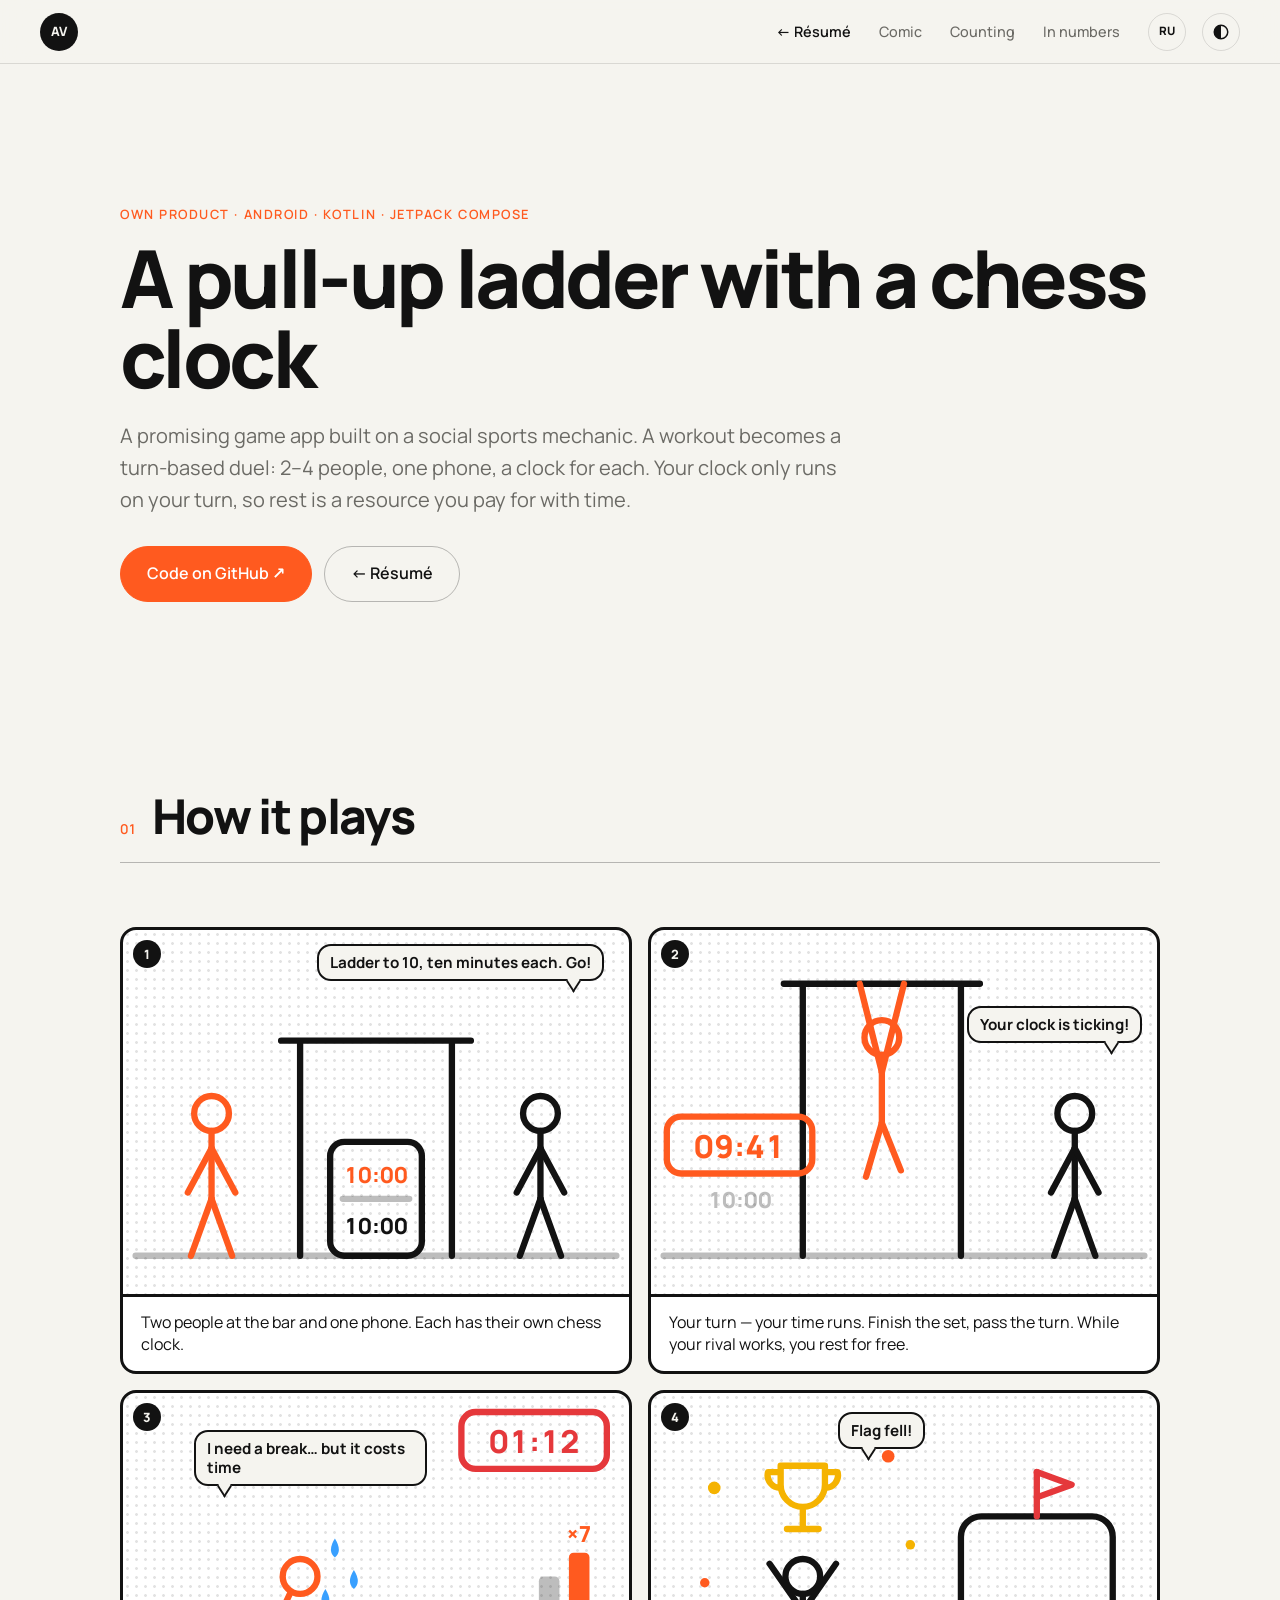
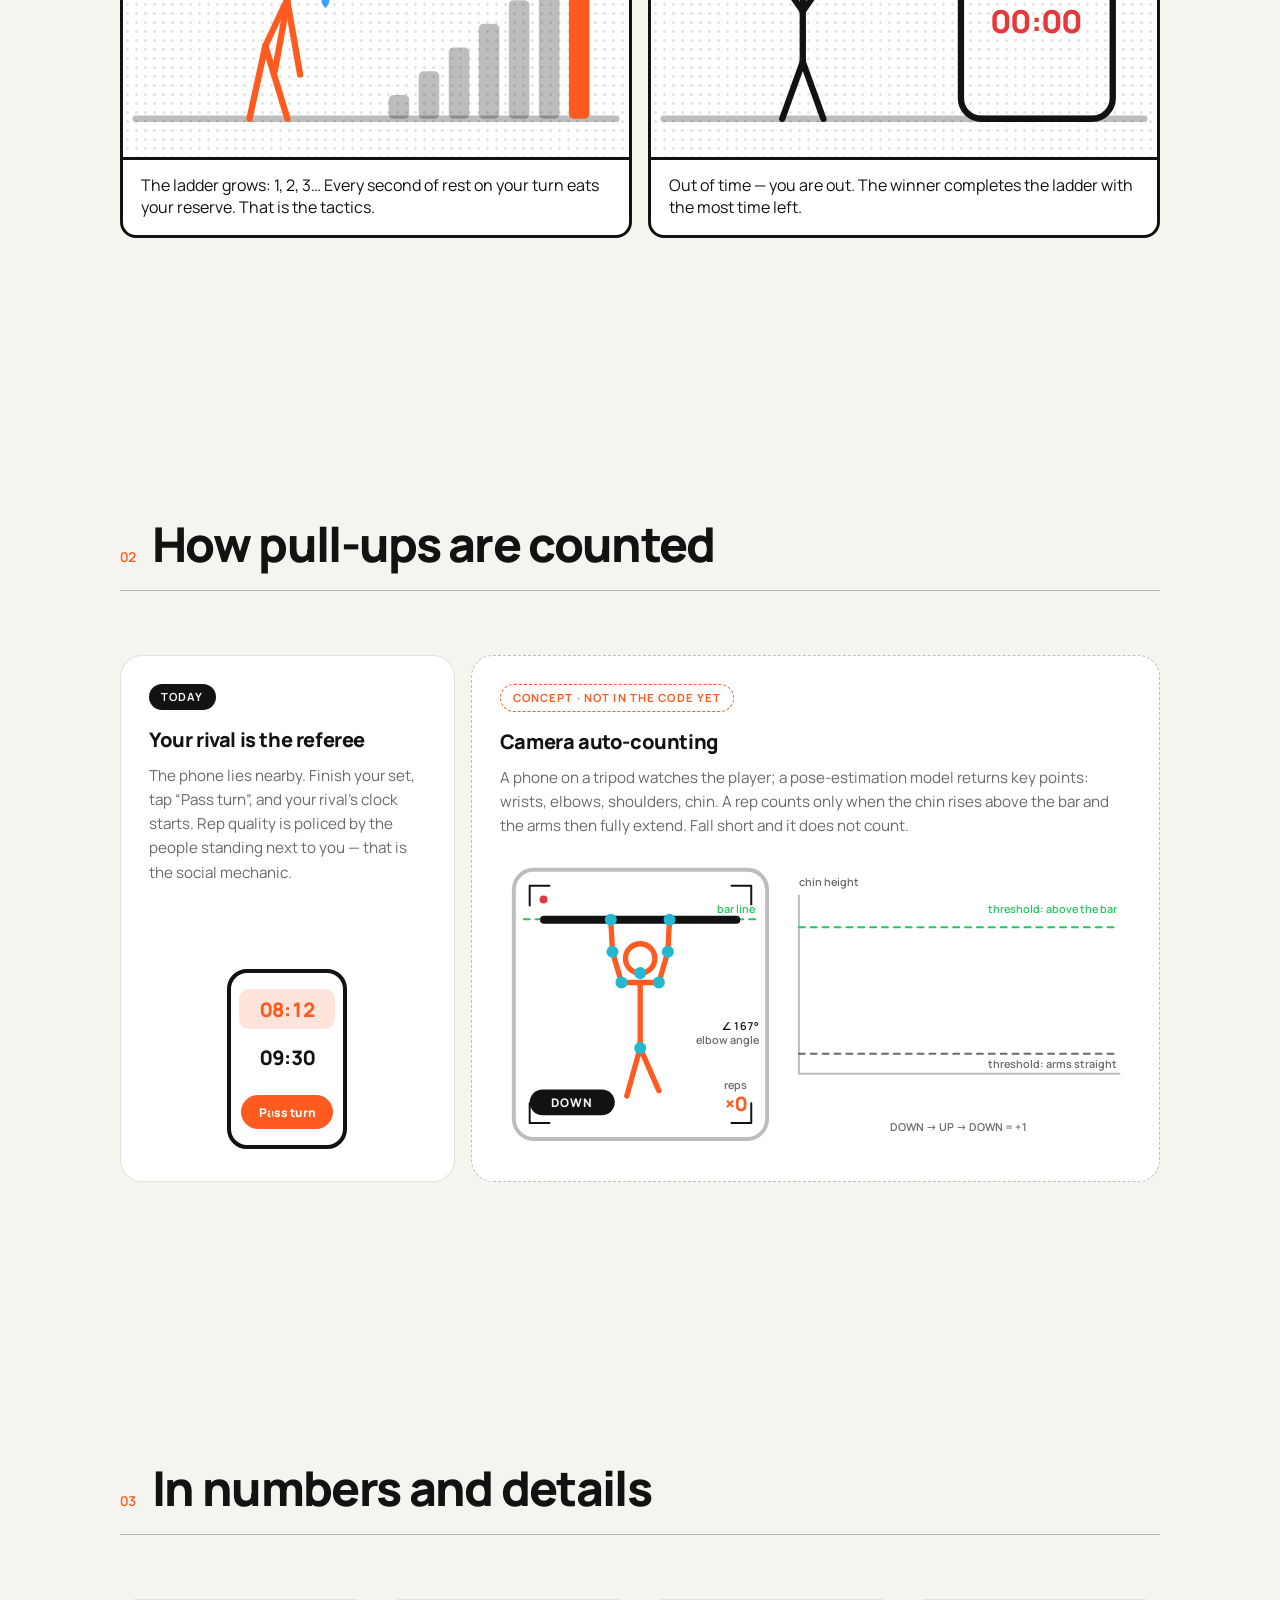
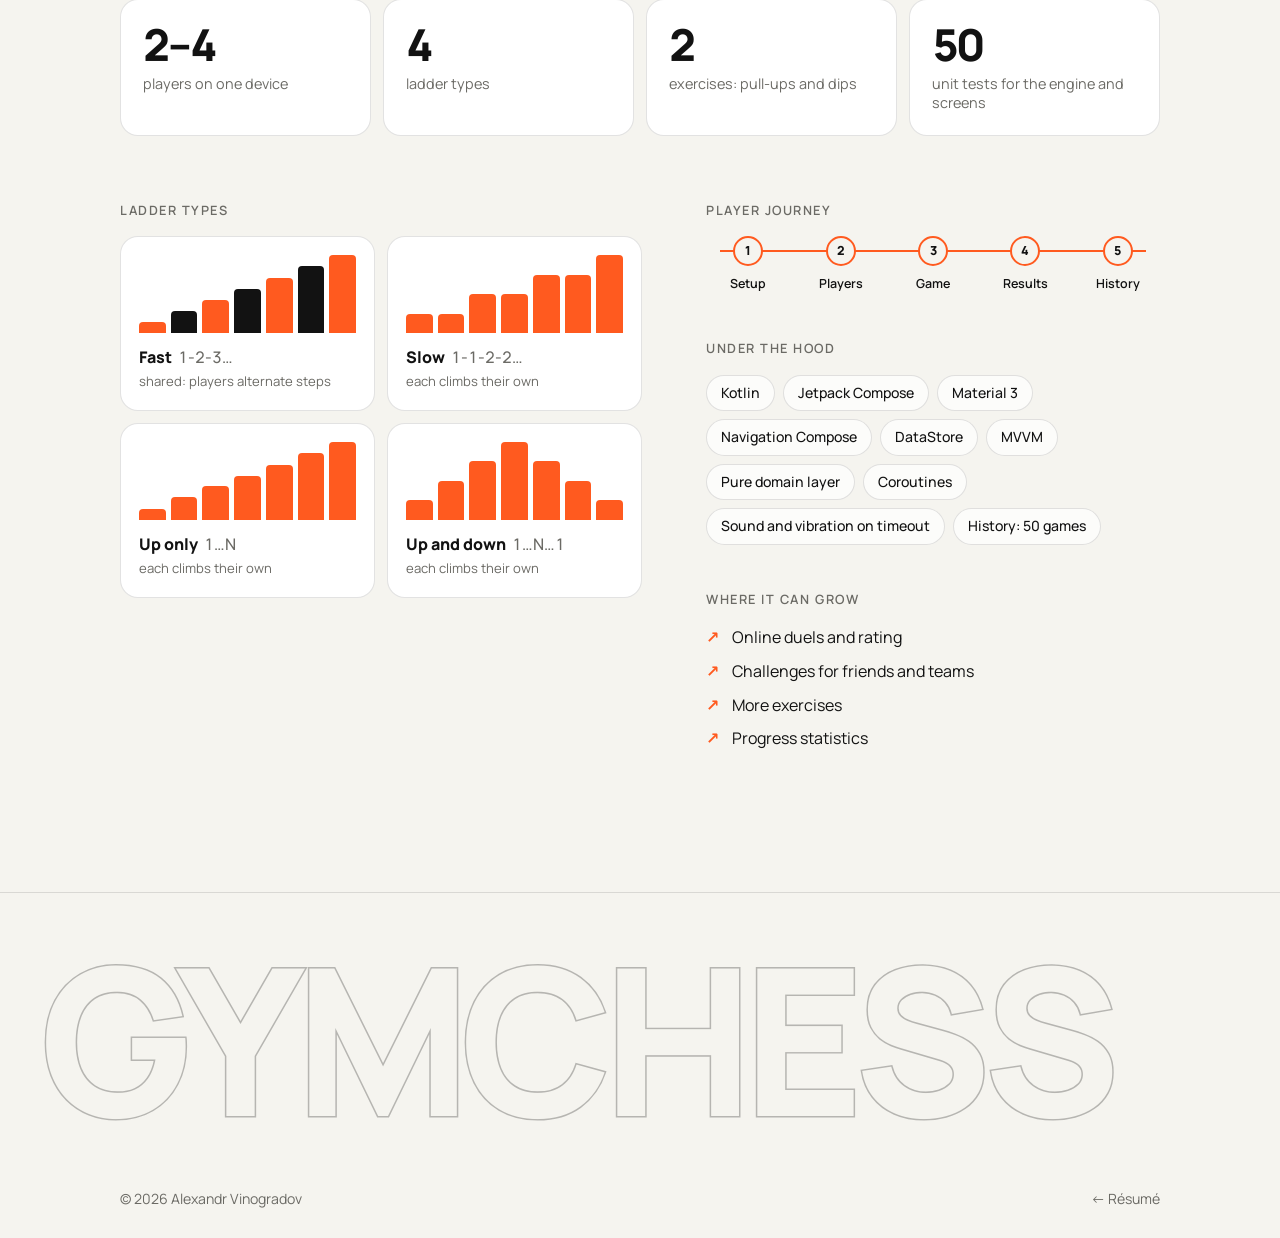
==== gymchess.html @ df9df135 "Move GymChess to its own case page - New gymchess.html: the full GymChess story (intro, comic, how  " ====
<!doctype html>
<html lang="ru">
<head>
  <meta charset="utf-8">
  <meta name="viewport" content="width=device-width, initial-scale=1">
  <title>GymChess — лесенка подтягиваний с шахматными часами · Александр Виноградов</title>
  <meta name="description" content="Кейс GymChess: игровое Android-приложение с социально-спортивной механикой. Комикс, как засчитываются подтягивания, концепт автоподсчёта по камере, инфографика.">
  <meta property="og:type" content="website">
  <meta property="og:site_name" content="Александр Виноградов">
  <meta property="og:url" content="https://chebarbado.github.io/gymchess.html">
  <meta property="og:title" content="GymChess — лесенка подтягиваний с шахматными часами">
  <meta property="og:description" content="Кейс GymChess: игровое Android-приложение с социально-спортивной механикой. Комикс, как засчитываются подтягивания, концепт автоподсчёта по камере, инфографика.">
  <meta property="og:image" content="https://chebarbado.github.io/img/og.jpg">
  <meta property="og:image:type" content="image/jpeg">
  <meta property="og:image:width" content="1200">
  <meta property="og:image:height" content="630">
  <meta property="og:image:alt" content="GymChess — кейс Александра Виноградова">
  <meta property="og:locale" content="ru_RU">
  <meta property="og:locale:alternate" content="en_US">
  <meta name="twitter:card" content="summary_large_image">
  <meta name="twitter:title" content="GymChess — лесенка подтягиваний с шахматными часами">
  <meta name="twitter:description" content="Кейс GymChess: игровое Android-приложение с социально-спортивной механикой. Комикс, как засчитываются подтягивания, концепт автоподсчёта по камере, инфографика.">
  <meta name="twitter:image" content="https://chebarbado.github.io/img/og.jpg">
  <meta name="theme-color" content="#0d0d0f">
  <link rel="canonical" href="https://chebarbado.github.io/gymchess.html">
  <meta name="keywords" content="">
  <meta name="color-scheme" content="light dark">
  <script>
    // До первой отрисовки: помечаем, что JS есть, и восстанавливаем тему
    (function () {
      var d = document.documentElement;
      d.classList.add('js');
      try { var t = localStorage.getItem('theme'); if (t) d.dataset.theme = t; } catch (e) {}
      // после переключения языка страница перезагружается — прелоадер второй раз не показываем
      try { if (sessionStorage.getItem('skipIntro')) d.classList.add('no-loader'); } catch (e) {}
    })();
  </script>
  <link rel="icon" href="data:image/svg+xml,%3Csvg xmlns='http://www.w3.org/2000/svg' viewBox='0 0 32 32'%3E%3Ccircle cx='16' cy='16' r='12' fill='%23ff5a1f'/%3E%3C/svg%3E">
  <link rel="preconnect" href="https://fonts.googleapis.com">
  <link rel="preconnect" href="https://fonts.gstatic.com" crossorigin>
  <link rel="stylesheet" href="https://fonts.googleapis.com/css2?family=Manrope:wght@200..800&family=Playfair+Display:ital,wght@1,800&display=swap">
  <link rel="stylesheet" href="css/style.css">
</head>
<body data-page="case">
  <div class="cursor" aria-hidden="true"></div>
  <div class="progress" aria-hidden="true"></div>

  <header class="nav" id="nav">
    <a class="nav__logo" href="./" data-bind="initials" aria-label="Резюме" data-i18n-aria="back"></a>
    <nav class="nav__links" aria-label="Разделы" data-i18n-aria="sections">
      <a class="nav__back" href="./" data-i18n="back">← Резюме</a>
      <a href="#gc-comic" data-i18n="gcComic">Комикс</a>
      <a href="#gc-count" data-i18n="gcCount">Подсчёт</a>
      <a href="#gc-info" data-i18n="gcInfo">В цифрах</a>
    </nav>
    <button class="nav__theme nav__lang" id="lang" type="button" aria-label="Switch language"></button>
    <button class="nav__theme" id="theme" type="button" aria-label="Переключить тему" data-i18n-aria="theme">
      <svg viewBox="0 0 24 24" width="18" height="18" aria-hidden="true"><circle cx="12" cy="12" r="9" fill="none" stroke="currentColor" stroke-width="2"/><path d="M12 3a9 9 0 0 0 0 18z" fill="currentColor"/></svg>
    </button>
  </header>

  <div id="smooth-wrapper"><div id="smooth-content">
  <main id="top">
    <!-- Страница-кейс: контент берётся из gymchess в data.js, рисунки — из main.js -->
    <section class="case-hero" id="gymchess">
      <div class="container">
        <p class="gc__kicker" id="gcKicker" data-hero></p>
        <h1 class="case__title" id="heroTitle"></h1>
        <p class="case__lead" id="gcLead" data-hero></p>
        <div class="case__actions" data-hero>
          <a class="btn btn--primary magnetic" id="gcRepo" target="_blank" rel="noopener"></a>
          <a class="btn magnetic" href="./" data-i18n="back">← Резюме</a>
        </div>
      </div>
    </section>

    <section class="section" id="gc-comic">
      <div class="container">
        <header class="section__head"><span class="section__num">01</span><h2 id="gcComicTitle"></h2><span class="section__line"></span></header>
        <ol class="comic" id="gcComic"></ol>
      </div>
    </section>

    <section class="section" id="gc-count">
      <div class="container">
        <header class="section__head"><span class="section__num">02</span><h2 id="gcCountTitle"></h2><span class="section__line"></span></header>
        <div class="gc-count gc-count--page" id="gcCount"></div>
      </div>
    </section>

    <section class="section" id="gc-info">
      <div class="container">
        <header class="section__head"><span class="section__num">03</span><h2 id="gcInfoTitle"></h2><span class="section__line"></span></header>
        <div class="gc__info gc__info--page" id="gcInfo"></div>
      </div>
    </section>
  </main>

  <footer class="footer">
    <div class="footer__big" aria-hidden="true"><span id="footerBig"></span></div>
    <div class="container footer__inner">
      <span id="copyright"></span>
      <a href="./" data-i18n="back">← Резюме</a>
    </div>
  </footer>
  </div></div>

  <noscript><p class="noscript">Для отображения страницы включите JavaScript.</p></noscript>

  <script src="js/vendor/gsap.min.js"></script>
  <script src="js/vendor/ScrollTrigger.min.js"></script>
  <script src="js/vendor/ScrollToPlugin.min.js"></script>
  <script src="js/vendor/SplitText.min.js"></script>
  <script src="js/vendor/ScrambleTextPlugin.min.js"></script>
  <script src="js/vendor/ScrollSmoother.min.js"></script>
  <script src="js/vendor/Flip.min.js"></script>
  <script src="js/vendor/Draggable.min.js"></script>
  <script src="js/vendor/InertiaPlugin.min.js"></script>
  <script src="js/vendor/MotionPathPlugin.min.js"></script>
  <script src="js/vendor/DrawSVGPlugin.min.js"></script>
  <script src="js/data.js"></script>
  <script src="js/data.en.js"></script>
  <script src="js/main.js"></script>
</body>
</html>
---- css/style.css ----
/* ---------- Токены ---------- */
:root {
  --bg: #f5f4ef;
  --surface: #ffffff;
  --ink: #121212;
  --muted: #6b6a65;
  --line: rgba(18, 18, 18, .12);
  --line-strong: rgba(18, 18, 18, .28);
  --accent: #ff5a1f;
  --accent-ink: #ffffff;
  --radius: 18px;
  --nav-h: 64px;
  --gutter: clamp(16px, 4vw, 40px);
  --font: 'Manrope', system-ui, -apple-system, 'Segoe UI', Roboto, sans-serif;
}

@media (prefers-color-scheme: dark) {
  :root:not([data-theme='light']) {
    --bg: #0d0d0f;
    --surface: #16161a;
    --ink: #efeee9;
    --muted: #9a9993;
    --line: rgba(255, 255, 255, .12);
    --line-strong: rgba(255, 255, 255, .3);
    --accent: #ff6a33;
  }
}

:root[data-theme='dark'] {
  --bg: #0d0d0f;
  --surface: #16161a;
  --ink: #efeee9;
  --muted: #9a9993;
  --line: rgba(255, 255, 255, .12);
  --line-strong: rgba(255, 255, 255, .3);
  --accent: #ff6a33;
}

/* ---------- База ---------- */
*, *::before, *::after { box-sizing: border-box; }

html { -webkit-text-size-adjust: 100%; }

body {
  margin: 0;
  background: var(--bg);
  color: var(--ink);
  font: 400 1rem/1.6 var(--font);
  -webkit-font-smoothing: antialiased;
  overflow-x: hidden;
  transition: background-color .4s, color .4s;
}

h1, h2, h3, p, ul, dl, dd { margin: 0; }
ul { padding: 0; list-style: none; }
a { color: inherit; text-decoration: none; }
button { font: inherit; color: inherit; }
::selection { background: var(--accent); color: var(--accent-ink); }
:focus-visible { outline: 2px solid var(--accent); outline-offset: 3px; border-radius: 6px; }

.container {
  width: 100%;
  max-width: 1120px;
  margin-inline: auto;
  padding-inline: var(--gutter);
}
.container--wide { max-width: 1280px; }

/* Скрываем анимируемое до старта GSAP (класс .js ставится в <head>) */
.js [data-reveal],
.js [data-hero] { visibility: hidden; }

/* Маски SplitText: запас под выносные элементы букв (й, р, у) */
.w-mask {
  padding-block: .08em .14em;
  margin-block: -.08em -.14em;
}

/* ---------- Прелоадер ---------- */
.loader, .no-loader .loader { display: none !important; }
.js:not(.no-loader) .loader {
  display: flex !important;
  position: fixed;
  inset: 0;
  z-index: 100;
  display: flex;
  align-items: flex-end;
  justify-content: space-between;
  padding: clamp(20px, 5vw, 56px);
  background: var(--ink);
  color: var(--bg);
  /* страховка: если скрипты не отработали, прелоадер сам исчезнет */
  animation: loader-failsafe 0s 5s forwards;
}
@keyframes loader-failsafe { to { visibility: hidden; } }
.loader__num {
  font-size: clamp(5rem, 22vw, 16rem);
  font-weight: 800;
  line-height: .8;
  letter-spacing: -.06em;
  font-variant-numeric: tabular-nums;
}
.loader__label {
  font-size: .75rem;
  letter-spacing: .2em;
  text-transform: uppercase;
  opacity: .6;
}

/* ---------- Курсор и смена темы ---------- */
.cursor {
  position: fixed;
  left: 0;
  top: 0;
  width: 34px;
  height: 34px;
  margin: -17px 0 0 -17px;
  border: 1.5px solid var(--accent);
  border-radius: 50%;
  pointer-events: none;
  z-index: 60;
  opacity: 0;
}
@media (pointer: coarse) { .cursor { display: none; } }

.theme-wipe {
  position: fixed;
  inset: 0;
  z-index: 90;
  pointer-events: none;
}

/* ---------- Прогресс и навигация ---------- */
.progress {
  position: fixed;
  inset: 0 0 auto 0;
  height: 3px;
  background: var(--accent);
  transform: scaleX(0);
  transform-origin: 0 50%;
  z-index: 30;
}

.nav {
  position: fixed;
  inset: 0 0 auto 0;
  height: var(--nav-h);
  display: flex;
  align-items: center;
  gap: 16px;
  padding-inline: var(--gutter);
  background: color-mix(in srgb, var(--bg) 78%, transparent);
  -webkit-backdrop-filter: blur(14px);
  backdrop-filter: blur(14px);
  border-bottom: 1px solid var(--line);
  z-index: 20;
}

.nav__logo {
  flex: none;
  display: grid;
  place-items: center;
  width: 38px;
  height: 38px;
  border-radius: 50%;
  background: var(--ink);
  color: var(--bg);
  font-weight: 800;
  font-size: .8rem;
  letter-spacing: .02em;
}

.nav__links {
  display: flex;
  gap: 4px;
  margin-left: auto;
  overflow-x: auto;
  scrollbar-width: none;
  white-space: nowrap;
}
.nav__links::-webkit-scrollbar { display: none; }

.nav__links a {
  padding: 8px 12px;
  border-radius: 999px;
  font-size: .9rem;
  font-weight: 500;
  color: var(--muted);
  transition: color .25s, background-color .25s;
}
.nav__links a:hover,
.nav__links a.is-active { color: var(--ink); }
.nav__links a.is-active { background: var(--line); }

.nav__theme {
  flex: none;
  display: grid;
  place-items: center;
  width: 38px;
  height: 38px;
  border: 1px solid var(--line);
  border-radius: 50%;
  background: none;
  cursor: pointer;
  transition: border-color .25s, transform .4s;
}
.nav__theme:hover { border-color: var(--line-strong); transform: rotate(180deg); }
.nav__lang { font-size: .72rem; font-weight: 800; letter-spacing: .04em; }
.nav__lang:hover { transform: none; background: var(--ink); color: var(--bg); }

/* ---------- Hero ---------- */
.hero {
  position: relative;
  min-height: 100vh;
  min-height: 100svh;
  display: flex;
  align-items: center;
  padding: calc(var(--nav-h) + 40px) 0 96px;
  overflow: hidden;
}

.hero__inner {
  position: relative;
  display: grid;
  grid-template-columns: minmax(0, 1.35fr) minmax(0, .65fr);
  gap: 48px;
  align-items: center;
}

.hero__glow {
  position: absolute;
  left: 50%;
  top: 50%;
  width: 640px;
  height: 640px;
  margin: -320px 0 0 -320px;
  border-radius: 50%;
  background: radial-gradient(circle, color-mix(in srgb, var(--accent) 38%, transparent), transparent 65%);
  filter: blur(30px);
  pointer-events: none;
}

.hero__eyebrow {
  display: inline-flex;
  align-items: center;
  gap: 10px;
  margin-bottom: 28px;
  padding: 7px 14px 7px 12px;
  border: 1px solid var(--line);
  border-radius: 999px;
  background: color-mix(in srgb, var(--surface) 70%, transparent);
  font-size: .85rem;
  font-weight: 500;
}

.hero__pulse {
  flex: none;
  width: 8px;
  height: 8px;
  border-radius: 50%;
  background: #22c55e;
  box-shadow: 0 0 0 0 rgba(34, 197, 94, .6);
  animation: pulse 2s infinite;
}
@keyframes pulse {
  70% { box-shadow: 0 0 0 9px rgba(34, 197, 94, 0); }
  100% { box-shadow: 0 0 0 0 rgba(34, 197, 94, 0); }
}

.hero__title {
  font-size: clamp(3.5rem, 7.2vw, 6.4rem);
  font-weight: 800;
  line-height: 1;
  letter-spacing: -.045em;
}

.hero__scribble { display: block; width: min(440px, 74%); height: auto; margin-top: 6px; overflow: visible; }
.hero__scribble path { fill: none; stroke: var(--accent); stroke-width: 5; stroke-linecap: round; }

.hero__role {
  max-width: 23em; /* длинная строка ролей не должна уходить под макет телефона */
  margin-top: 24px;
  font-size: clamp(1.15rem, 2.6vw, 1.75rem);
  font-weight: 600;
  color: var(--accent);
}

.hero__lead {
  max-width: 52ch;
  margin-top: 16px;
  font-size: clamp(1rem, 1.6vw, 1.15rem);
  color: var(--muted);
}

.hero__meta {
  display: flex;
  flex-wrap: wrap;
  gap: 8px;
  margin-top: 28px;
}

.hero__cta {
  display: flex;
  flex-wrap: wrap;
  gap: 12px;
  margin-top: 36px;
}

.hero__scroll {
  position: absolute;
  left: 0;
  right: 0;
  bottom: 28px;
  width: max-content;
  margin-inline: auto;
  display: flex;
  flex-direction: column;
  align-items: center;
  gap: 8px;
  font-size: .72rem;
  letter-spacing: .18em;
  text-transform: uppercase;
  color: var(--muted);
}
.hero__scroll i { font-style: normal; }
.hero__scroll span {
  width: 1px;
  height: 36px;
  background: linear-gradient(var(--ink), transparent);
  animation: drip 2s ease-in-out infinite;
  transform-origin: top;
}
@keyframes drip {
  0% { transform: scaleY(0); }
  50% { transform: scaleY(1); }
  100% { transform: scaleY(1); opacity: 0; }
}

/* ---------- Макет телефона (всегда тёмный, как экран приложения) ---------- */
.hero__device {
  display: flex;
  justify-content: center;
  perspective: 1100px;
}
.phone-tilt { transform-style: preserve-3d; width: min(300px, 100%); }

/* С портретом: фото — главное, телефон уменьшается и встаёт внахлёст в левый нижний угол */
.hero__device.has-photo { position: relative; justify-content: flex-end; }
.hero__photo {
  width: min(380px, 100%);
  margin: 0;
  aspect-ratio: 4 / 5;
  border-radius: 28px;
  overflow: hidden;
  background: var(--line);
}
.hero__photo { position: relative; }
.hero__photo canvas { position: absolute; inset: 0; width: 100%; height: 100%; display: block; }
.hero__photo.is-3d img { opacity: 0; } /* картинка остаётся для alt, печати и режима без WebGL */
.hero__photo img {
  display: block;
  width: 108%;
  max-width: none;
  height: 108%;
  margin: -4%;
  object-fit: cover;
  object-position: 50% 22%;
}
.has-photo .phone-wrap {
  position: absolute;
  left: -104px;
  bottom: -52px;
  width: 300px;
  transform: scale(.54);
  transform-origin: 0 100%;
  perspective: 1100px;
}
.has-photo .phone-tilt { width: 300px; }

.phone {
  aspect-ratio: 9 / 18.5;
  padding: 10px;
  border-radius: 46px;
  background: #1b1c21;
  box-shadow:
    inset 0 0 0 1px rgba(255, 255, 255, .1),
    0 0 0 1px rgba(0, 0, 0, .5),
    0 50px 90px -30px rgba(0, 0, 0, .55);
}

.phone__screen {
  position: relative;
  height: 100%;
  display: flex;
  flex-direction: column;
  gap: 14px;
  padding: 34px 16px 16px;
  border-radius: 37px;
  background: #0e0f13;
  color: #f1f1ee;
  overflow: hidden;
}
.phone__screen::before {
  content: '';
  position: absolute;
  top: 12px;
  left: 50%;
  width: 56px;
  height: 6px;
  margin-left: -28px;
  border-radius: 3px;
  background: #23252c;
}

.phone__bar {
  display: flex;
  align-items: center;
  justify-content: space-between;
  font-size: .85rem;
}
.phone__live {
  display: inline-flex;
  align-items: center;
  gap: 6px;
  font-size: .68rem;
  color: #8d8f98;
}
.phone__live i,
.phone__list i {
  width: 7px;
  height: 7px;
  border-radius: 50%;
  background: #22c55e;
}

.phone__value b {
  display: block;
  font-size: 2.6rem;
  font-weight: 800;
  line-height: 1;
  letter-spacing: -.04em;
  font-variant-numeric: tabular-nums;
}
.phone__value small { font-size: .7rem; color: #8d8f98; }

.phone__chart {
  display: block;
  flex: 1;
  width: 100%;
  min-height: 84px;
  color: #ff6a33;
}

.phone__list { display: grid; gap: 7px; }
.phone__list li {
  display: flex;
  align-items: center;
  gap: 10px;
  padding: 10px 12px;
  border-radius: 12px;
  background: #16181e;
  font-size: .78rem;
}
.phone__list em {
  margin-left: auto;
  font-style: normal;
  color: #8d8f98;
  font-variant-numeric: tabular-nums;
}

/* ---------- Кнопки и чипы ---------- */
.btn {
  display: inline-flex;
  align-items: center;
  padding: 14px 26px;
  border: 1px solid var(--line-strong);
  border-radius: 999px;
  font-weight: 600;
  transition: background-color .25s, color .25s, border-color .25s;
}
.btn:hover { background: var(--ink); color: var(--bg); border-color: var(--ink); }
.btn--primary { background: var(--accent); border-color: var(--accent); color: var(--accent-ink); }
.btn--primary:hover { background: var(--ink); border-color: var(--ink); color: var(--bg); }

.chip {
  display: inline-block;
  padding: 6px 14px;
  border: 1px solid var(--line);
  border-radius: 999px;
  font-size: .88rem;
  font-weight: 500;
  background: color-mix(in srgb, var(--surface) 70%, transparent);
}

/* ---------- Бегущая строка ---------- */
.marquee {
  overflow: hidden;
  border-block: 1px solid var(--line);
  padding-block: 18px;
}
.marquee.is-draggable { cursor: grab; touch-action: pan-y; user-select: none; -webkit-user-select: none; }
.marquee.is-draggable:active { cursor: grabbing; }
.marquee__track {
  display: flex;
  width: max-content;
  will-change: transform;
}
.marquee__item {
  display: flex;
  align-items: center;
  gap: 40px;
  padding-right: 40px;
  font-size: clamp(1.5rem, 4vw, 2.75rem);
  font-weight: 800;
  letter-spacing: -.03em;
  text-transform: uppercase;
  white-space: nowrap;
}
.marquee__item::after {
  content: '';
  width: .35em;
  height: .35em;
  border-radius: 50%;
  background: var(--accent);
}

/* ---------- Секции ---------- */
.section { padding-block: clamp(72px, 12vw, 140px); }

.section__head {
  position: relative;
  display: flex;
  align-items: baseline;
  gap: 16px;
  margin-bottom: clamp(32px, 6vw, 64px);
  padding-bottom: 20px;
}
.section__line {
  position: absolute;
  inset: auto 0 0 0;
  height: 1px;
  background: var(--line-strong);
  transform-origin: 0 50%;
}
.section__num {
  font-size: .85rem;
  font-weight: 600;
  color: var(--accent);
  font-variant-numeric: tabular-nums;
}
.section__head h2 {
  font-size: clamp(1.75rem, 4.5vw, 3rem);
  font-weight: 800;
  line-height: 1.1;
  letter-spacing: -.035em;
}

/* ---------- Обо мне ---------- */
.about {
  display: grid;
  grid-template-columns: 1.4fr 1fr;
  gap: clamp(32px, 6vw, 80px);
  align-items: start;
}
.about__lead {
  font-size: clamp(1.35rem, 2.8vw, 2.1rem);
  font-weight: 600;
  line-height: 1.35;
  letter-spacing: -.02em;
}
.about__text p + p {
  margin-top: 1.4em;
  font-size: 1.1rem;
  color: var(--muted);
}

.about__photo {
  position: relative;
  margin: clamp(40px, 7vw, 88px) 0 0;
  aspect-ratio: 21 / 9;
  border-radius: 24px;
  overflow: hidden;
  background: var(--line);
}
.about__photo img {
  position: absolute;
  inset: -12% 0 auto 0;
  width: 100%;
  height: 124%;
  object-fit: cover;
  object-position: 50% 28%;
}

.stats {
  display: grid;
  grid-template-columns: 1fr 1fr;
  gap: 12px;
}
.stat {
  padding: 22px;
  border: 1px solid var(--line);
  border-radius: var(--radius);
  background: var(--surface);
}
.stat dt {
  font-size: clamp(2rem, 4vw, 2.75rem);
  font-weight: 800;
  line-height: 1;
  letter-spacing: -.04em;
  font-variant-numeric: tabular-nums;
}
.stat dt i { font-style: normal; color: var(--accent); }
.stat dd { margin-top: 8px; font-size: .9rem; line-height: 1.35; color: var(--muted); }

/* ---------- Опыт ---------- */
.timeline { position: relative; padding-left: 36px; }

.timeline__rail {
  position: absolute;
  left: 5px;
  top: 8px;
  bottom: 0;
  width: 2px;
  background: var(--line);
}
.timeline__bar {
  height: 100%;
  background: var(--accent);
  transform-origin: 50% 0;
}

.job {
  position: relative;
  display: grid;
  grid-template-columns: 190px 1fr;
  gap: 8px 32px;
  padding-bottom: clamp(40px, 6vw, 64px);
}
.job:last-child { padding-bottom: 0; }

.job__dot {
  position: absolute;
  left: -36px;
  top: 7px;
  width: 12px;
  height: 12px;
  border: 2px solid var(--line-strong);
  border-radius: 50%;
  background: var(--bg);
  transition: background-color .3s, border-color .3s, box-shadow .3s;
}
.job.is-active .job__dot {
  background: var(--accent);
  border-color: var(--accent);
  box-shadow: 0 0 0 6px color-mix(in srgb, var(--accent) 22%, transparent);
}

.job__period {
  font-size: .9rem;
  font-weight: 600;
  color: var(--muted);
  font-variant-numeric: tabular-nums;
  padding-top: 3px;
}
.job__title {
  font-size: clamp(1.2rem, 2.4vw, 1.6rem);
  font-weight: 800;
  line-height: 1.2;
  letter-spacing: -.02em;
}
.job__company { margin-top: 4px; font-weight: 600; color: var(--accent); }
.job__company span { color: var(--muted); font-weight: 400; }

.timeline__group {
  margin-bottom: 28px;
  font-size: .8rem;
  font-weight: 600;
  letter-spacing: .12em;
  text-transform: uppercase;
  color: var(--muted);
}
.job__link { display: inline-block; margin-top: 18px; font-weight: 600; color: var(--accent); }
.job__link:hover { text-decoration: underline; }
.job__media { max-width: 520px; margin: 20px 0 0; border-radius: 18px; overflow: hidden; background: var(--line); }
.job__media img { display: block; width: 100%; height: auto; }

.job__points { margin-top: 16px; display: grid; gap: 8px; max-width: 68ch; }
.job__points li { position: relative; padding-left: 20px; }
.job__points li::before {
  content: '';
  position: absolute;
  left: 0;
  top: .7em;
  width: 8px;
  height: 2px;
  background: var(--accent);
}

.tags { display: flex; flex-wrap: wrap; gap: 6px; margin-top: 18px; }
.tags .chip { font-size: .8rem; padding: 4px 11px; }

/* ---------- GymChess: комикс и инфографика ---------- */
.gc__intro {
  display: grid;
  grid-template-columns: minmax(0, 1fr) minmax(0, 1.1fr);
  gap: clamp(24px, 5vw, 72px);
  align-items: end;
}
.gc__kicker { font-size: .8rem; font-weight: 600; letter-spacing: .12em; text-transform: uppercase; color: var(--accent); }
.gc__tagline { margin-top: 12px; font-size: clamp(1.6rem, 3.6vw, 2.8rem); font-weight: 800; line-height: 1.1; letter-spacing: -.035em; }
.gc__lead { font-size: 1.08rem; color: var(--muted); }
.gc__repo { margin-top: 20px; }

.comic {
  display: grid;
  grid-template-columns: repeat(2, minmax(0, 1fr)); /* 2×2: крупные кадры читаются лучше ленты из четырёх */
  gap: 16px;
  margin: clamp(36px, 6vw, 64px) 0 0;
  padding: 0;
  list-style: none;
}
.comic__panel {
  position: relative;
  display: flex;
  flex-direction: column;
  border: 3px solid var(--ink);
  border-radius: 16px;
  background: var(--surface);
  overflow: hidden;
}
.comic__frame {
  position: relative;
  /* полутоновые точки, как в печатных комиксах */
  background-image: radial-gradient(circle, var(--line) 1.2px, transparent 1.6px);
  background-size: 9px 9px;
}
.comic__num {
  position: absolute;
  left: 10px;
  top: 10px;
  z-index: 2;
  display: grid;
  place-items: center;
  width: 28px;
  height: 28px;
  border-radius: 50%;
  background: var(--ink);
  color: var(--bg);
  font-size: .8rem;
  font-weight: 800;
}
.comic__art {
  display: block;
  width: 100%;
  height: auto;
  overflow: visible;
  fill: none;
  stroke: currentColor;
  stroke-width: 4;
  stroke-linecap: round;
  stroke-linejoin: round;
}
.comic__art .p1 { color: var(--accent); }
.comic__art .p2 { color: var(--ink); }
.comic__art .soft { color: var(--line-strong); }
.comic__art .t { stroke: none; fill: currentColor; font: 800 20px var(--font); font-variant-numeric: tabular-nums; }
.comic__art .t--sm { font-size: 14px; }
.comic__art .gc-fill { stroke: none; fill: currentColor; }
.comic__art .gc-step { color: var(--line-strong); }
.comic__art .gc-step.is-now { color: var(--accent); }
.comic__art .gc-sweat { color: #39a0ff; }
.comic__art .gc-gold { color: #f5b301; }
.comic__art .gc-red { color: #e5383b; }

.comic__bubble {
  position: absolute;
  z-index: 2;
  max-width: 62%;
  padding: 7px 11px;
  border: 2.5px solid var(--ink);
  border-radius: 14px;
  background: var(--bg);
  font-size: clamp(.8rem, 1.2vw, .95rem);
  font-weight: 700;
  line-height: 1.25;
}
.comic__bubble::after { /* хвостик реплики */
  content: '';
  position: absolute;
  bottom: -9px;
  width: 13px;
  height: 13px;
  border-right: 2.5px solid var(--ink);
  border-bottom: 2.5px solid var(--ink);
  background: var(--bg);
  transform: rotate(45deg) skew(12deg, 12deg);
}
.comic__bubble--l::after { left: 22px; }
.comic__bubble--r::after { right: 22px; }
.comic__caption {
  flex: 1;
  padding: 14px 18px 16px;
  border-top: 3px solid var(--ink);
  font-size: clamp(.9rem, 1.3vw, 1rem);
  line-height: 1.4;
}

/* Как засчитываются подтягивания: «сейчас» и концепт автоподсчёта */
.gc-count { margin-top: clamp(40px, 7vw, 80px); }
.gc-count__title { margin-bottom: 20px; font-size: clamp(1.4rem, 3vw, 2.1rem); font-weight: 800; line-height: 1.15; letter-spacing: -.03em; }
.gc-count__grid { display: grid; grid-template-columns: minmax(0, .85fr) minmax(0, 1.75fr); gap: 16px; }
.gc-count__card { display: flex; flex-direction: column; padding: clamp(18px, 2.4vw, 28px); border: 1px solid var(--line); border-radius: 22px; background: var(--surface); }
.gc-count__card--concept { border-style: dashed; border-color: var(--line-strong); }
.gc-badge {
  align-self: flex-start;
  padding: 4px 12px;
  border-radius: 999px;
  background: var(--ink);
  color: var(--bg);
  font-size: .7rem;
  font-weight: 700;
  letter-spacing: .1em;
  text-transform: uppercase;
}
.gc-badge--concept { border: 1.5px dashed var(--accent); background: none; color: var(--accent); }
.gc-count__card h4 { margin: 14px 0 0; font-size: 1.25rem; font-weight: 800; letter-spacing: -.02em; }
.gc-count__card p { margin-top: 8px; font-size: .95rem; color: var(--muted); }
.gc-count__art { margin-top: auto; padding-top: 18px; }
.gc-pose { display: grid; grid-template-columns: 284fr 346fr; gap: 8px; align-items: center; }
/* подписи поверх линий: «ореол» цвета карточки, чтобы текст читался на графике */
.gc-pose .t--xs { paint-order: stroke; stroke: var(--surface); stroke-width: 4px; stroke-linejoin: round; }
.gc-now { max-width: 260px; margin-inline: auto; }
.comic__art .kp { stroke: none; fill: #22b8cf; }
.comic__art .gc-dash { stroke-dasharray: 6 6; stroke-width: 2; }
.comic__art .gc-thin { stroke-width: 2; }
.comic__art .t--xs { font-size: 11px; font-weight: 600; }
.comic__art .gc-muted { color: var(--muted); }
.comic__art .gc-ok { color: #22c55e; }
.comic__art .gc-pill { stroke: none; fill: var(--ink); }
.comic__art .gc-pill-t { stroke: none; fill: var(--bg); font: 800 12px var(--font); letter-spacing: .08em; }
.comic__art .gc-btn { stroke: none; fill: var(--accent); }
.comic__art .gc-btn-t { stroke: none; fill: #fff; font: 800 12px var(--font); }
.comic__art .gc-active { stroke: none; fill: var(--accent); opacity: .16; }

.gc__info {
  display: grid;
  grid-template-columns: minmax(0, 1.15fr) minmax(0, 1fr);
  gap: clamp(28px, 5vw, 64px);
  margin-top: clamp(40px, 7vw, 80px);
}
.gc__facts { grid-column: 1 / -1; display: grid; grid-template-columns: repeat(4, minmax(0, 1fr)); gap: 12px; }
.gc__h {
  margin-bottom: 16px;
  font-size: .8rem;
  font-weight: 600;
  letter-spacing: .12em;
  text-transform: uppercase;
  color: var(--muted);
}
.gc__ladders { display: grid; grid-template-columns: repeat(2, minmax(0, 1fr)); gap: 12px; }
.gc-ladder { padding: 18px; border: 1px solid var(--line); border-radius: var(--radius); background: var(--surface); }
.gc-ladder__bars { display: flex; align-items: flex-end; gap: 5px; height: 78px; }
.gc-ladder__bars i { flex: 1; border-radius: 4px 4px 0 0; background: var(--accent); transform-origin: 50% 100%; }
.gc-ladder__bars i:nth-child(even) { background: var(--ink); } /* чётные ступени — соперник: так видно очерёдность */
.gc-ladder--own .gc-ladder__bars i { background: var(--accent); }
.gc-ladder__name { margin-top: 12px; font-weight: 800; }
.gc-ladder__name span { margin-left: 6px; font-weight: 500; color: var(--muted); font-variant-numeric: tabular-nums; }
.gc-ladder__note { font-size: .82rem; color: var(--muted); }

.gc__flow { position: relative; display: flex; justify-content: space-between; gap: 8px; margin: 0 0 clamp(28px, 4vw, 44px); padding: 0; list-style: none; counter-reset: gcflow; }
.gc__flow::before { content: ''; position: absolute; left: 14px; right: 14px; top: 14px; height: 2px; background: var(--line); }
.gc__flow-line { position: absolute; left: 14px; right: 14px; top: 14px; height: 2px; background: var(--accent); transform-origin: 0 50%; }
.gc__flow li { position: relative; z-index: 1; display: grid; justify-items: center; gap: 8px; flex: 1; min-width: 0; font-size: .78rem; font-weight: 600; text-align: center; counter-increment: gcflow; }
.gc__flow li::before {
  content: counter(gcflow);
  display: grid;
  place-items: center;
  width: 30px;
  height: 30px;
  border: 2px solid var(--accent);
  border-radius: 50%;
  background: var(--bg);
  font-size: .78rem;
  font-weight: 800;
}
.gc__chips { display: flex; flex-wrap: wrap; gap: 8px; margin: 0 0 clamp(28px, 4vw, 44px); padding: 0; list-style: none; }
.gc__potential { display: grid; gap: 8px; margin: 0; padding: 0; list-style: none; }
.gc__potential li { position: relative; padding-left: 26px; }
.gc__potential li::before { content: '↗'; position: absolute; left: 0; font-weight: 800; color: var(--accent); }

/* Тизер GymChess на главной и страница-кейс gymchess.html */
.gc-teaser__card { display: grid; grid-template-columns: minmax(0, .9fr) minmax(0, 1.3fr); gap: clamp(24px, 4vw, 48px); align-items: center; }
.gc-teaser__text .gc__kicker { margin: 0 0 14px; font-size: .8rem; color: var(--accent); }
.gc-teaser__text h3 { margin: 14px 0 0; font-size: clamp(1.4rem, 2.6vw, 1.9rem); font-weight: 800; line-height: 1.15; letter-spacing: -.02em; }
.gc-teaser__about { margin-top: 12px; font-size: .9rem; }
.gc-teaser__actions { display: flex; flex-wrap: wrap; gap: 10px; margin-top: 22px; }

.case-hero { padding: calc(var(--nav-h) + clamp(56px, 12vw, 140px)) 0 clamp(24px, 4vw, 48px); }
.case__title { margin-top: 14px; font-size: clamp(2.4rem, 6.5vw, 5rem); font-weight: 800; line-height: 1; letter-spacing: -.045em; }
.case__lead { max-width: 62ch; margin-top: 22px; font-size: clamp(1.05rem, 1.6vw, 1.25rem); color: var(--muted); }
.case__actions { display: flex; flex-wrap: wrap; gap: 12px; margin-top: 30px; }
.nav__links .nav__back { color: var(--ink); font-weight: 600; }
.gc-count--page, .gc__info--page { margin-top: 0; }

/* ---------- Прочее: горизонтальная лента ---------- */
.other { overflow: hidden; }
.other__count {
  margin-left: auto;
  font-size: .9rem;
  color: var(--muted);
  font-variant-numeric: tabular-nums;
}
.other__count b { color: var(--ink); }

.other__track {
  display: flex;
  gap: 20px;
  width: max-content;
  padding-inline: max(var(--gutter), calc((100vw - 1120px) / 2 + var(--gutter)));
}

.other-card {
  display: flex;
  flex-direction: column;
  width: clamp(300px, 34vw, 440px);
  min-height: 340px;
  padding: 32px;
  border: 1px solid var(--line);
  border-radius: 24px;
  background: var(--surface);
}
.other-card__num {
  font-size: 5.5rem;
  font-weight: 800;
  line-height: 1;
  letter-spacing: -.05em;
  /* заливка поверх обводки прячет внутренние швы букв вариативного шрифта */
  color: var(--surface);
  -webkit-text-stroke: 3px var(--line-strong);
  paint-order: stroke fill;
}
.other-card { position: relative; }
.other-card__glider { position: absolute; right: 44px; top: 44px; width: 70px; height: auto; overflow: visible; color: var(--accent); }
.other-card__num { display: inline-block; align-self: flex-start; transform-origin: 50% 55%; }
.other-card h3 {
  margin-top: auto;
  padding-top: 32px;
  font-size: 1.5rem;
  font-weight: 800;
  line-height: 1.2;
  letter-spacing: -.02em;
}
.other-card p { margin-top: 10px; color: var(--muted); }
.other-card[data-media] { border-color: transparent; background-size: cover; background-position: 50% 40%; color: #fff; }
.other-card[data-media] p { color: rgba(255, 255, 255, .82); }
.other-card[data-media] .other-card__num { color: rgba(0, 0, 0, .35); -webkit-text-stroke-color: rgba(255, 255, 255, .75); }
.other-card__link { align-self: flex-start; margin-top: 14px; font-weight: 600; color: var(--accent); }
.other-card__link:hover { text-decoration: underline; }
button.other-card__link { padding: 0; border: 0; background: none; font: inherit; font-weight: 600; cursor: pointer; }

/* ---------- Галерея ---------- */
.lightbox {
  width: min(1100px, calc(100% - 32px));
  max-height: calc(100vh - 32px);
  max-height: calc(100dvh - 32px);
  padding: 0;
  border: 0;
  border-radius: 24px;
  background: var(--surface);
  color: var(--ink);
  overflow: auto;
}
.lightbox::backdrop { background: rgba(0, 0, 0, .72); -webkit-backdrop-filter: blur(6px); backdrop-filter: blur(6px); }
.lightbox__inner { padding: clamp(18px, 3.5vw, 36px); } /* клик по самому <dialog> вне этого блока = клик по фону */
.lightbox__head { display: flex; align-items: center; justify-content: space-between; gap: 16px; }
.lightbox__title { font-size: clamp(1.3rem, 3vw, 2rem); font-weight: 800; line-height: 1.15; letter-spacing: -.03em; }
.lightbox__close {
  flex: none;
  width: 42px;
  height: 42px;
  border: 1px solid var(--line-strong);
  border-radius: 50%;
  background: none;
  font-size: 1rem;
  cursor: pointer;
  transition: background-color .25s, color .25s, transform .4s;
}
.lightbox__close:hover { background: var(--ink); color: var(--bg); transform: rotate(90deg); }
.lightbox__text { max-width: 70ch; margin-top: 10px; color: var(--muted); }
.lightbox__grid { display: grid; grid-template-columns: repeat(3, minmax(0, 1fr)); gap: 12px; margin-top: 22px; }
.lightbox__grid video {
  grid-column: 1 / -1;
  width: 100%;
  max-height: 62vh;
  border-radius: 16px;
  background: #000;
}
.lightbox__grid img { display: block; width: 100%; height: auto; aspect-ratio: 16 / 9; border-radius: 14px; object-fit: cover; background: var(--line); }

/* Закрепляем секцию на весь экран только там, где лента реально едет по горизонтали */
@media (min-width: 900px) and (min-height: 640px) {
  .other {
    min-height: 100vh;
    display: flex;
    flex-direction: column;
    justify-content: center;
    padding-block: calc(var(--nav-h) + 24px) 48px;
  }
}

/* ---------- Навыки и языки ---------- */
.skills {
  display: grid;
  grid-template-columns: repeat(auto-fit, minmax(min(340px, 100%), 1fr));
  gap: 16px;
}
.skill-group,
.lang {
  padding: 26px;
  border: 1px solid var(--line);
  border-radius: var(--radius);
  background: var(--surface);
}
.skills.is-hidden { display: none; }
.skills__toggle {
  align-self: center;
  margin-left: auto;
  padding: 8px 18px;
  border: 1px solid var(--line-strong);
  border-radius: 999px;
  background: none;
  font-size: .85rem;
  font-weight: 600;
  cursor: pointer;
  transition: background-color .25s, color .25s, border-color .25s;
}
.skills__toggle:hover { background: var(--ink); border-color: var(--ink); color: var(--bg); }
.skills__cloud { display: flex; flex-wrap: wrap; gap: 10px; }
.skills__cloud[hidden] { display: none; }
.skills__cloud .chip { font-size: 1rem; padding: 8px 18px; }
.skills .chip, .skills__cloud .chip { white-space: nowrap; } /* Flip анимирует ширину — без этого текст переносится на лету */

.skill-group h3 {
  margin-bottom: 16px;
  font-size: .8rem;
  font-weight: 600;
  letter-spacing: .12em;
  text-transform: uppercase;
  color: var(--muted);
}
.skill-group ul { display: flex; flex-wrap: wrap; gap: 8px; }

.langs {
  display: grid;
  grid-template-columns: repeat(auto-fit, minmax(min(340px, 100%), 1fr));
  gap: 16px;
  margin-top: 16px;
}
.lang { display: flex; flex-wrap: wrap; align-items: center; gap: 4px 16px; }
.lang__name { font-size: 1.1rem; font-weight: 800; }
.lang__level { font-size: .9rem; color: var(--muted); }
.lang__dots { display: flex; gap: 6px; margin-left: auto; }
.lang__dots i {
  width: 12px;
  height: 12px;
  border: 2px solid var(--accent);
  border-radius: 50%;
}
.lang__dots i.is-on { background: var(--accent); }

/* ---------- Образование ---------- */
.edu { display: grid; gap: clamp(32px, 5vw, 56px); }
.edu__axis { position: relative; display: flex; gap: 3px; }
.edu__seg { display: grid; gap: 8px; min-width: 0; }
.edu__seg-name {
  overflow: hidden;
  font-size: .85rem;
  font-weight: 800;
  white-space: nowrap;
  text-overflow: ellipsis;
}
.edu__seg-bar {
  display: block;
  height: 6px;
  border-radius: 3px;
  background: var(--accent);
  transform-origin: 0 50%;
}
.edu__seg:nth-child(even) .edu__seg-bar { background: var(--ink); }
.edu__seg-year,
.edu__axis-end { font-size: .72rem; color: var(--muted); font-variant-numeric: tabular-nums; }
.edu__axis-end { position: absolute; right: 0; bottom: 0; }

.edu__label {
  margin-bottom: 8px;
  font-size: .8rem;
  font-weight: 600;
  letter-spacing: .12em;
  text-transform: uppercase;
  color: var(--muted);
}
.edu__row {
  display: grid;
  grid-template-columns: 190px 1fr;
  gap: 4px 32px;
  padding-block: 20px;
  border-bottom: 1px solid var(--line);
}
.edu__period { font-size: .9rem; font-weight: 600; color: var(--muted); padding-top: 3px; }
.edu__title { font-size: 1.15rem; font-weight: 800; letter-spacing: -.015em; }
.edu__place { color: var(--muted); }

/* ---------- Контакты ---------- */
.section--contacts { padding-bottom: clamp(56px, 8vw, 96px); }

.contacts__arrow {
  position: absolute;
  left: min(58%, 600px);
  bottom: -6px;
  width: clamp(70px, 9vw, 120px);
  height: auto;
  overflow: visible;
}
.contacts__arrow path { fill: none; stroke: var(--accent); stroke-width: 4; stroke-linecap: round; stroke-linejoin: round; }

.contacts__head {
  position: relative;
  display: grid;
  grid-template-columns: minmax(0, 1fr) auto;
  align-items: end;
  gap: 32px;
  margin-bottom: clamp(32px, 6vw, 64px);
}
.contacts__photo { width: clamp(180px, 24vw, 300px); margin: 0; }
/* рамка обрезает снимок: внутри он выше рамки и ездит с параллаксом, не задевая подпись */
.contacts__shot { position: relative; aspect-ratio: 2 / 3; border-radius: 24px; overflow: hidden; background: var(--line); }
.contacts__photo img {
  position: absolute;
  inset: -8% 0 auto 0;
  width: 100%;
  height: 116%;
  object-fit: cover;
}
.contacts__photo figcaption { margin-top: 10px; font-size: .85rem; color: var(--muted); }

.contacts__title {
  font-size: clamp(2.5rem, 9vw, 6.5rem);
  font-weight: 800;
  line-height: 1;
  letter-spacing: -.045em;
}

.contacts li { border-top: 1px solid var(--line); }
.contacts li:last-child { border-bottom: 1px solid var(--line); }

.contact {
  display: grid;
  grid-template-columns: 190px 1fr auto;
  align-items: center;
  gap: 8px 32px;
  padding-block: 22px;
  transition: padding .35s, color .25s;
}
.contact__label { font-size: .9rem; font-weight: 600; color: var(--muted); }
.contact__value {
  font-size: clamp(1.15rem, 2.6vw, 1.75rem);
  font-weight: 600;
  letter-spacing: -.02em;
  overflow-wrap: anywhere;
}
.contact__arrow { font-size: 1.5rem; transition: transform .35s; }
a.contact:hover { padding-inline: 12px; color: var(--accent); }
a.contact:hover .contact__arrow { transform: translate(4px, -4px); }

.hashtags {
  display: flex;
  flex-wrap: wrap;
  gap: 6px 20px;
  margin-top: clamp(40px, 7vw, 80px);
  font-size: clamp(1.05rem, 2.2vw, 1.6rem);
  font-weight: 800;
  line-height: 1.3;
  letter-spacing: -.02em;
  color: var(--muted);
}
.hashtags li { transition: color .25s; cursor: default; }
.hashtags li::before { content: '#'; color: var(--accent); }
.hashtags li:hover { color: var(--ink); }
.hashtags__hint { margin-top: 14px; font-size: .8rem; color: var(--muted); }
.hashtags__hint[hidden] { display: none; }

/* ---------- Подвал ---------- */
.footer { font-size: .88rem; color: var(--muted); }
.footer__big { overflow: hidden; white-space: nowrap; border-top: 1px solid var(--line); padding-top: clamp(24px, 4vw, 48px); }
.footer__big span {
  display: inline-block;
  padding: 0 0 .12em var(--gutter);
  font-size: clamp(4rem, 16vw, 14rem);
  font-weight: 800;
  line-height: .95;
  letter-spacing: -.05em;
  text-transform: uppercase;
  color: var(--bg);
  -webkit-text-stroke: 3px var(--line-strong);
  paint-order: stroke fill;
}
.footer__inner { display: flex; flex-wrap: wrap; justify-content: space-between; gap: 12px; padding-block: 28px; }
.footer a:hover { color: var(--ink); }

.noscript { padding: 24px; text-align: center; }

/* ---------- 3D и видео: пайплайн со «липким» счётчиком шага ---------- */
.pipe {
  display: grid;
  grid-template-columns: minmax(0, .8fr) minmax(0, 1.2fr);
  gap: clamp(32px, 6vw, 80px);
  align-items: start;
}
.pipe__aside { position: sticky; top: calc(var(--nav-h) + 32px); }
.pipe__studio { margin-bottom: 14px; font-size: .8rem; font-weight: 600; letter-spacing: .12em; text-transform: uppercase; color: var(--accent); }
.pipe__intro { max-width: 40ch; font-size: 1.1rem; color: var(--muted); }
.pipe__counter { display: flex; align-items: baseline; gap: 12px; margin-top: 32px; }
.pipe__num {
  display: block;
  overflow: hidden;
  font-size: clamp(5rem, 12vw, 10rem);
  font-weight: 800;
  line-height: .95;
  letter-spacing: -.06em;
  color: var(--accent);
  font-variant-numeric: tabular-nums;
}
.pipe__num b { display: block; font-weight: inherit; }
.pipe__of { font-weight: 600; color: var(--muted); }

.pipe__list { position: relative; padding-left: 36px; }
.pipe__rail { position: absolute; left: 5px; top: 8px; bottom: 0; width: 2px; background: var(--line); }
.pipe__fill { height: 100%; background: var(--accent); transform-origin: 50% 0; }
.pipe__steps { display: grid; gap: clamp(48px, 9vh, 96px); margin: 0; padding: 0; list-style: none; }

.pipe-step { transition: opacity .4s; }
.pipe--live .pipe-step:not(.is-active) { opacity: .32; }
.pipe--live .pipe__aside { position: static; } /* в «живом» режиме блок держит ScrollTrigger: sticky не работает внутри ScrollSmoother */
.pipe-step__n { font-size: .85rem; font-weight: 600; color: var(--accent); font-variant-numeric: tabular-nums; }
.pipe-step h3 {
  margin-top: 6px;
  font-size: clamp(1.4rem, 3vw, 2.1rem);
  font-weight: 800;
  line-height: 1.15;
  letter-spacing: -.03em;
}
.pipe-step p { max-width: 58ch; margin-top: 12px; }

/* ---------- Айсберг: ночной Нью-Йорк над водой, город проектов под водой ----------
   Сцена всегда тёмная, независимо от темы. Без GSAP/при reduced-motion это статичная иллюстрация
   со списком цифр под ней; класс .is-live (ставит JS) превращает её в закреплённую сцену-погружение. */
.berg {
  --sky: 66vh;
  --depth: 110vh;
  position: relative;
  overflow: hidden;
  background: #01050b;
  color: #eaf2ff;
}
.berg__stage { position: relative; }
.berg.is-live .berg__stage { height: 100vh; overflow: hidden; }

.berg__world {
  position: relative;
  height: calc(var(--sky) + var(--depth));
  will-change: transform;
}

.berg__sky {
  position: absolute;
  inset: 0 0 auto 0;
  height: var(--sky);
  background: linear-gradient(#040816, #0b1533 60%, #16264f);
}
.berg__stars i {
  position: absolute;
  width: 2px;
  height: 2px;
  border-radius: 50%;
  background: #fff;
}
.berg__moon {
  position: absolute;
  right: 14%;
  top: calc(var(--nav-h) + 9vh);
  width: clamp(44px, 6vw, 80px);
  aspect-ratio: 1;
  border-radius: 50%;
  background: radial-gradient(circle at 35% 35%, #fffbe8, #f3e3a6);
  box-shadow: 0 0 60px 10px rgba(255, 240, 180, .25);
}

/* Шапка как у газеты: тонкие линейки, курсивный сериф */
.berg__mast {
  position: relative;
  z-index: 2;
  max-width: 760px;
  margin-inline: auto;
  padding: calc(var(--nav-h) + 2vh) var(--gutter) 0;
  text-align: center;
}
.berg__kicker {
  display: inline-block;
  padding: 6px 2px;
  border-block: 1px solid rgba(255, 255, 255, .35);
  font-size: .68rem;
  letter-spacing: .22em;
  text-transform: uppercase;
  color: #c9d6f2;
}
.berg__title {
  margin-top: 10px;
  font: italic 800 clamp(2.2rem, 6.5vw, 5rem)/1.05 "Playfair Display", Georgia, serif;
}
/* курсив вылезает за бокс буквы — даём маске SplitText запас по бокам */
.berg__title .w-mask { padding-inline: .1em; margin-inline: -.1em; }
.berg__tip {
  max-width: 600px;
  margin: 12px auto 0;
  font-size: clamp(.82rem, 1.3vw, 1rem);
  line-height: 1.5;
  color: #b8c6e6;
}

.berg__sea {
  position: absolute;
  inset: var(--sky) 0 0 0;
  background:
    radial-gradient(120% 30vh at 50% 0, rgba(90, 190, 255, .28), transparent),
    linear-gradient(#0c3552, #072138 22%, #03101f 60%, #01050b);
}

/* Город: точка отсчёта — ватерлиния. Верх здания растёт вверх, «подводная часть» — вниз */
.berg__city { position: absolute; left: 0; right: 0; top: var(--sky); height: 0; }
.bld { position: absolute; top: 0; }

.bld__top,
.bld__deep {
  position: absolute;
  left: 0;
  right: 0;
  overflow: hidden;
  /* сетка окон: полосы-перекрытия поверх колонок «стена / окно» */
  background-image:
    linear-gradient(to bottom, var(--b) 0 6px, transparent 6px 11px, var(--b) 11px),
    linear-gradient(to right, var(--b) 0 3px, var(--w) 3px 7px, var(--b) 7px);
  background-size: 100% 14px, 10px 14px;
}
.bld__top { bottom: 0; --b: #cfe6fb; --w: #86a9cf; border-radius: 2px 2px 0 0; transform-origin: 50% 100%; }
.bld__deep { top: 0; --b: #1b4d75; --w: #2c6a99; border-radius: 0 0 3px 3px; transform-origin: 50% 0; }
.bld__deep::after {
  content: "";
  position: absolute;
  inset: 0;
  background: linear-gradient(transparent, rgba(1, 5, 11, .55) 60%, rgba(1, 5, 11, .92));
}

.win { position: absolute; width: 4px; height: 5px; background: #ffd76a; box-shadow: 0 0 6px #ffd76a; }
.bld__deep .win { background: #8fe3ff; box-shadow: 0 0 6px #8fe3ff; }

.bld__crown { position: absolute; background: #cfe6fb; border-radius: 1px 1px 0 0; }

/* Водонапорный бак на крыше — без него это не Нью-Йорк */
.bld__tank {
  position: absolute;
  left: 50%;
  width: 12px;
  height: 9px;
  margin-left: -6px;
  background: #9fbfe0;
}
.bld__tank::before {
  content: "";
  position: absolute;
  left: -1px;
  bottom: 100%;
  border: 7px solid transparent;
  border-top: 0;
  border-bottom: 6px solid #9fbfe0;
}
.bld__tank::after {
  content: "";
  position: absolute;
  inset: 100% 1px auto 1px;
  height: 4px;
  border-inline: 2px solid #9fbfe0;
}

.bld__neon {
  position: absolute;
  z-index: 2;
  left: 50%;
  top: 7vh;
  transform: translateX(-50%);
  writing-mode: vertical-rl;
  font-size: .68rem;
  font-weight: 800;
  letter-spacing: .24em;
  text-transform: uppercase;
  white-space: nowrap;
  color: var(--neon);
  text-shadow: 0 0 8px var(--neon), 0 0 18px var(--neon);
}

.berg__abyss {
  position: absolute;
  left: 0;
  right: 0;
  text-align: center;
  white-space: nowrap;
  font-size: clamp(5rem, 21vw, 19rem);
  font-weight: 800;
  line-height: 1;
  letter-spacing: -.05em;
  color: #020b16;
  -webkit-text-stroke: 3px rgba(120, 190, 255, .42);
  paint-order: stroke fill;
}

.berg__sign {
  position: absolute;
  z-index: 3;
  padding: 8px 16px;
  border: 2px solid var(--neon);
  border-radius: 6px;
  background: rgba(3, 8, 18, .78);
  font-size: clamp(.9rem, 2vw, 1.5rem);
  font-weight: 800;
  letter-spacing: .14em;
  text-transform: uppercase;
  color: var(--neon);
  text-shadow: 0 0 10px var(--neon);
  box-shadow: 0 0 18px -2px var(--neon), inset 0 0 12px -4px var(--neon);
}

/* Ватерлиния — LED-«бегущая строка» с Таймс-сквер */
.berg__ticker {
  position: absolute;
  left: 0;
  right: 0;
  top: var(--sky);
  z-index: 4;
  height: 30px;
  margin-top: -15px;
  overflow: hidden;
  background: #050505;
  border-block: 2px solid #1d1d1d;
}
.berg__ticker::after {
  content: "";
  position: absolute;
  inset: 0;
  background-image: radial-gradient(circle, transparent 1.4px, #050505 1.9px);
  background-size: 4px 4px;
}
.berg__ticker-track { display: flex; align-items: center; width: max-content; height: 100%; }
.berg__ticker-track span {
  padding-right: 36px;
  font: 700 .95rem/1 ui-monospace, Consolas, monospace;
  letter-spacing: .2em;
  text-transform: uppercase;
  white-space: nowrap;
  color: #ffc93c;
  text-shadow: 0 0 8px #ffb703;
}

.berg__gauge, .berg__bubbles, .berg__sub { display: none; }
/* статичный режим (reduced motion / без GSAP): лодка просто стоит в толще воды */
.berg:not(.is-live) .berg__sub {
  position: absolute;
  left: 50%;
  top: calc(var(--sky) + 34vh);
  z-index: 2;
  display: block;
  width: clamp(120px, 16vw, 220px);
  height: auto;
  margin-left: clamp(-110px, -8vw, -60px);
  overflow: visible;
}
.berg.is-live .berg__sub {
  position: absolute;
  left: 0;
  top: 0;
  z-index: 2;
  display: block;
  width: clamp(120px, 16vw, 220px);
  height: auto;
  overflow: visible;
  visibility: hidden;
  pointer-events: none;
}
.berg.is-live .berg__gauge {
  position: absolute;
  right: var(--gutter);
  top: calc(var(--nav-h) + 14px);
  z-index: 6;
  display: flex;
  align-items: baseline;
  gap: 8px;
  padding: 8px 14px;
  border: 1px solid #2a2a2a;
  border-radius: 10px;
  background: #050505;
  font-family: ui-monospace, Consolas, monospace;
  color: #ffb703;
}
.berg__gauge span { font-size: .62rem; letter-spacing: .2em; text-transform: uppercase; color: #8a7a4a; }
.berg__gauge b { min-width: 3ch; font-size: 1.5rem; text-align: right; font-variant-numeric: tabular-nums; }
.berg__gauge i { font-style: normal; font-size: .8rem; }

.berg.is-live .berg__bubbles { display: block; position: absolute; inset: 0; z-index: 1; pointer-events: none; }
.berg__bubbles i { position: absolute; bottom: -24px; border: 1px solid rgba(180, 230, 255, .5); border-radius: 50%; }

/* Остановки: кружки линий метро + крупная цифра */
.berg__stops {
  display: grid;
  gap: 14px;
  max-width: 1120px;
  margin: 0 auto;
  padding: 32px var(--gutter) 56px;
  list-style: none;
}
.berg__stop {
  display: grid;
  grid-template-columns: auto 1fr;
  align-items: center;
  gap: 4px 16px;
  padding: 16px 20px;
  border: 1px solid rgba(255, 255, 255, .14);
  border-radius: 18px;
  background: rgba(3, 8, 18, .74);
}
.berg__bullet {
  grid-row: span 2;
  display: grid;
  place-items: center;
  width: 52px;
  height: 52px;
  border-radius: 50%;
  background: var(--c);
  color: var(--t, #fff);
  font: 700 1.6rem/1 Helvetica, Arial, sans-serif;
}
.berg__value { font-size: clamp(2rem, 6vw, 4rem); font-weight: 800; line-height: 1; letter-spacing: -.04em; }
.berg__label { font-size: clamp(.9rem, 1.4vw, 1.05rem); line-height: 1.4; color: #b8c6e6; }

.berg.is-live .berg__stops {
  position: absolute;
  z-index: 6;
  left: var(--gutter);
  bottom: clamp(20px, 6vh, 56px);
  display: block;
  width: min(560px, calc(100% - 2 * var(--gutter)));
  margin: 0;
  padding: 0;
}
.berg.is-live .berg__stop {
  position: absolute;
  inset: auto 0 0 0;
  visibility: hidden;
  -webkit-backdrop-filter: blur(8px);
  backdrop-filter: blur(8px);
}

/* ---------- Адаптив ---------- */
@media (max-width: 899px) {
  /* на узком экране вместо макета телефона — круглый портрет над именем */
  .hero__device.has-photo { display: flex; justify-content: flex-start; order: -1; }
  .has-photo .phone-wrap { display: none; }
  .hero__photo { width: 112px; aspect-ratio: 1; border-radius: 50%; }
  .contacts__head { grid-template-columns: 1fr; }
  .gc__intro, .gc__info, .gc-count__grid, .gc-teaser__card { grid-template-columns: 1fr; }
  .gc-pose { grid-template-columns: 1fr; gap: 20px; }
  .gc-pose__cam { max-width: 300px; margin-inline: auto; }
  .gc__facts { grid-template-columns: repeat(2, minmax(0, 1fr)); }
  .contacts__arrow { display: none; }
  .lightbox__grid { grid-template-columns: 1fr; }
  .contacts__photo { width: min(240px, 60%); }
  .pipe { grid-template-columns: 1fr; }
  .pipe__aside { position: static; }
  .pipe__counter { display: none; }
  .hero__inner { grid-template-columns: 1fr; }
  .hero__device { display: none; }
  .hero__title { font-size: clamp(2.6rem, 12.5vw, 5.5rem); }
  .about { grid-template-columns: 1fr; }
  .job, .edu__row { grid-template-columns: 1fr; }
  .contact { grid-template-columns: 1fr auto; }
  .contact__label { grid-column: 1 / -1; }
}

/* Без закрепления лента превращается в обычный столбик карточек */
@media (max-width: 899px), (max-height: 639px) {
  .other__count { display: none; }
  .other__track { flex-direction: column; width: auto; padding-inline: var(--gutter); }
  .other-card { width: auto; min-height: 0; }
  .other-card__num { font-size: 3.5rem; }
}

@media (max-width: 560px) {
  .comic { grid-template-columns: 1fr; }
  .comic__bubble { font-size: .85rem; }
  .berg__moon { right: 10%; top: calc(var(--nav-h) + 30vh); } /* ниже газетной шапки, выше крыш */
  .nav { gap: 8px; }
  .nav__links a { padding: 8px 10px; font-size: .85rem; }
  .timeline { padding-left: 28px; }
  .job__dot { left: -28px; }
  .hero__scroll { display: none; }
}

/* ---------- Печать: чистое резюме без анимаций ---------- */
@media print {
  :root { --bg: #fff; --surface: #fff; --ink: #000; --muted: #444; --line: #ccc; --line-strong: #999; }
  .berg, .lightbox, .other-card__link, .skills__toggle, .hashtags__hint, .hero__scribble, .contacts__arrow, .other-card__glider, .loader, .cursor, .nav, .progress, .marquee, .hero__glow, .hero__scroll, .hero__cta, .hero__device,
  .other__count, .contacts__title, .footer__big, .footer a { display: none !important; }
  main *, .footer * {
    visibility: visible !important;
    opacity: 1 !important;
    transform: none !important;
  }
  .pin-spacer { height: auto !important; padding: 0 !important; }
  .hero { min-height: 0; padding: 0 0 24px; }
  .hero__inner { display: block; }
  .hero__device.has-photo { display: block !important; float: right; margin: 0 0 12px 24px; }
  .phone-wrap, .about__photo, .contacts__photo { display: none !important; }
  .hero__photo { width: 120px; aspect-ratio: 1; border-radius: 12px; }
  .hero__photo canvas { display: none !important; }
  .hero__title { font-size: 2.5rem; }
  .section { padding-block: 20px; }
  .other { position: static !important; min-height: 0; display: block; padding-block: 20px; }
  .other__track { flex-direction: column; width: auto; padding-inline: var(--gutter); }
  .other-card { width: auto; min-height: 0; }
  .pipe { display: block; }
  .pipe__counter { display: none; }
  .comic { grid-template-columns: repeat(2, 1fr); }
  .gc__repo { display: none !important; }
  .job, .skill-group, .stat, .edu__row, .other-card, .pipe-step, .comic__panel, .gc-ladder { break-inside: avoid; }
}
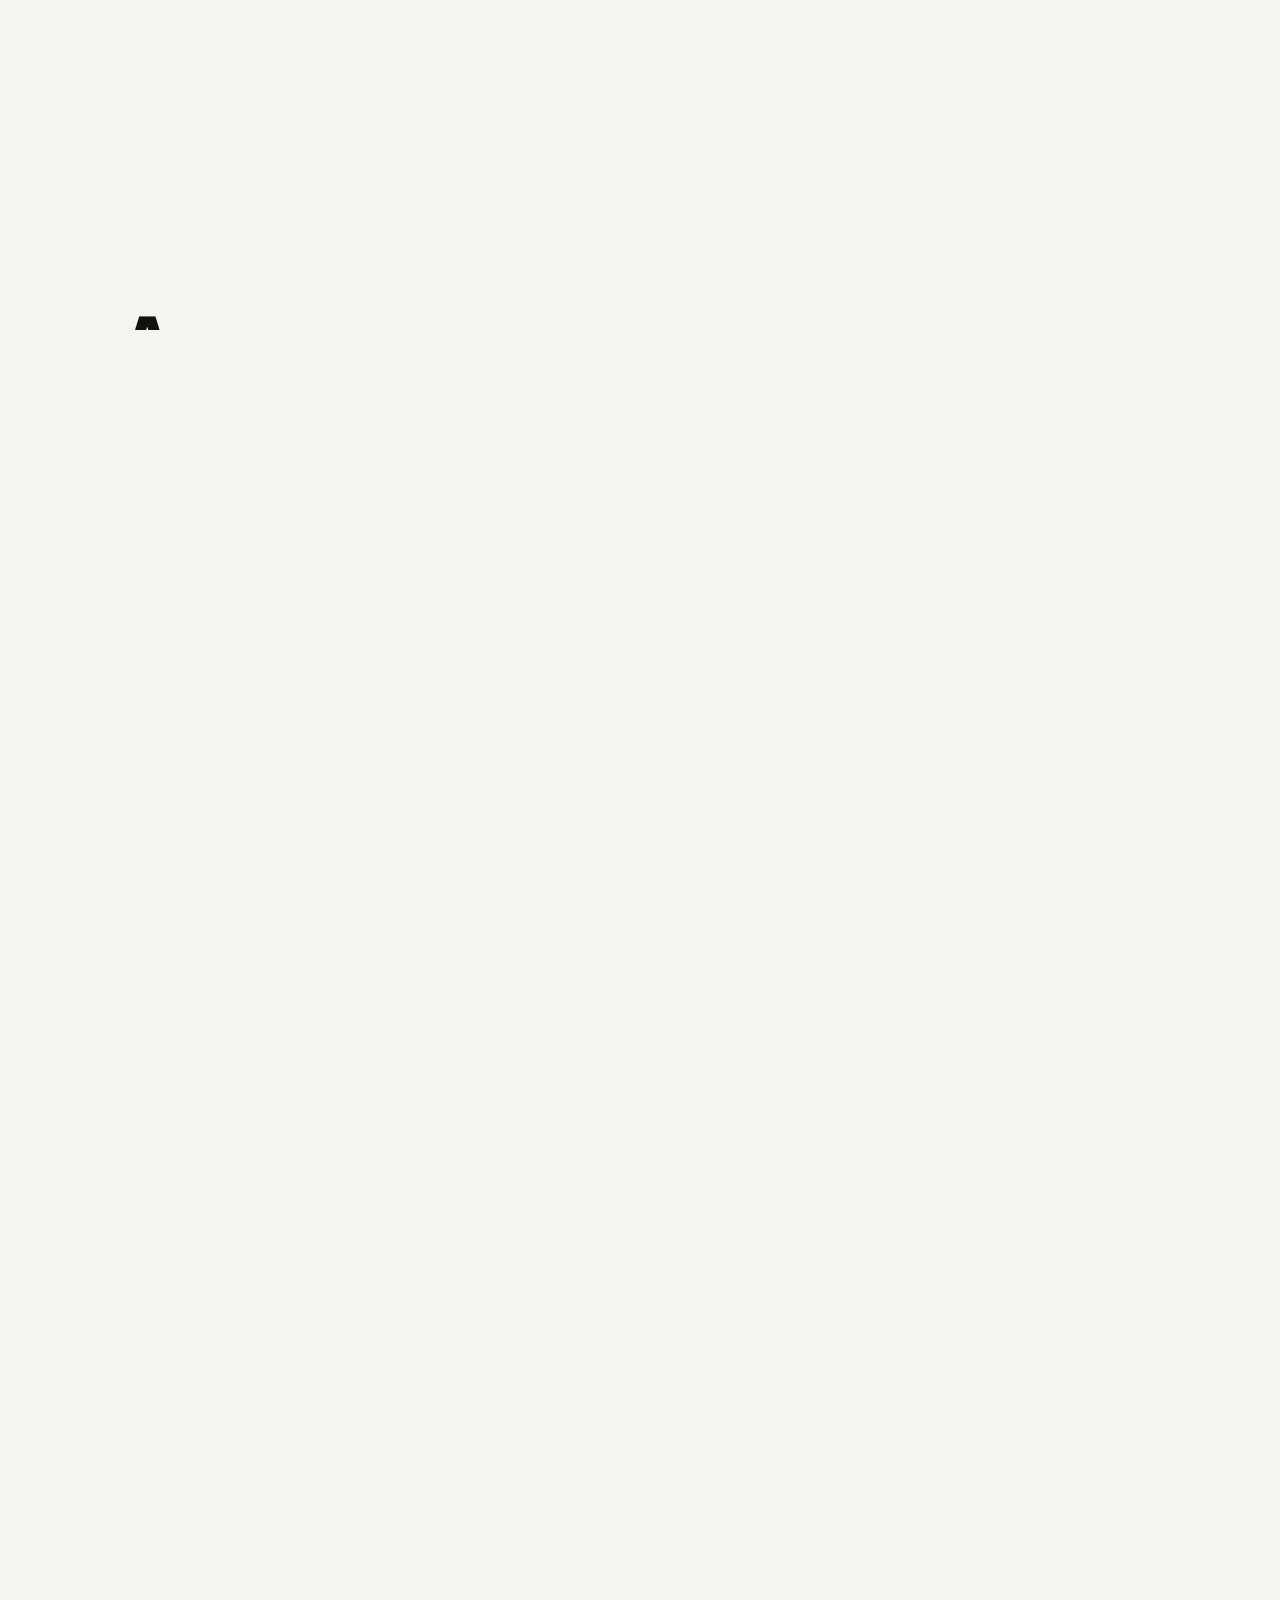
==== commit 0d196e38: "updated data" ====
--- a/gymchess.html
+++ b/gymchess.html
@@ -1,125 +1,125 @@
-<!doctype html>
-<html lang="ru">
-<head>
-  <meta charset="utf-8">
-  <meta name="viewport" content="width=device-width, initial-scale=1">
-  <title>GymChess — лесенка подтягиваний с шахматными часами · Александр Виноградов</title>
-  <meta name="description" content="Кейс GymChess: игровое Android-приложение с социально-спортивной механикой. Комикс, как засчитываются подтягивания, концепт автоподсчёта по камере, инфографика.">
-  <meta property="og:type" content="website">
-  <meta property="og:site_name" content="Александр Виноградов">
-  <meta property="og:url" content="https://chebarbado.github.io/gymchess.html">
-  <meta property="og:title" content="GymChess — лесенка подтягиваний с шахматными часами">
-  <meta property="og:description" content="Кейс GymChess: игровое Android-приложение с социально-спортивной механикой. Комикс, как засчитываются подтягивания, концепт автоподсчёта по камере, инфографика.">
-  <meta property="og:image" content="https://chebarbado.github.io/img/og.jpg">
-  <meta property="og:image:type" content="image/jpeg">
-  <meta property="og:image:width" content="1200">
-  <meta property="og:image:height" content="630">
-  <meta property="og:image:alt" content="GymChess — кейс Александра Виноградова">
-  <meta property="og:locale" content="ru_RU">
-  <meta property="og:locale:alternate" content="en_US">
-  <meta name="twitter:card" content="summary_large_image">
-  <meta name="twitter:title" content="GymChess — лесенка подтягиваний с шахматными часами">
-  <meta name="twitter:description" content="Кейс GymChess: игровое Android-приложение с социально-спортивной механикой. Комикс, как засчитываются подтягивания, концепт автоподсчёта по камере, инфографика.">
-  <meta name="twitter:image" content="https://chebarbado.github.io/img/og.jpg">
-  <meta name="theme-color" content="#0d0d0f">
-  <link rel="canonical" href="https://chebarbado.github.io/gymchess.html">
-  <meta name="keywords" content="">
-  <meta name="color-scheme" content="light dark">
-  <script>
-    // До первой отрисовки: помечаем, что JS есть, и восстанавливаем тему
-    (function () {
-      var d = document.documentElement;
-      d.classList.add('js');
-      try { var t = localStorage.getItem('theme'); if (t) d.dataset.theme = t; } catch (e) {}
-      // после переключения языка страница перезагружается — прелоадер второй раз не показываем
-      try { if (sessionStorage.getItem('skipIntro')) d.classList.add('no-loader'); } catch (e) {}
-    })();
-  </script>
-  <link rel="icon" href="data:image/svg+xml,%3Csvg xmlns='http://www.w3.org/2000/svg' viewBox='0 0 32 32'%3E%3Ccircle cx='16' cy='16' r='12' fill='%23ff5a1f'/%3E%3C/svg%3E">
-  <link rel="preconnect" href="https://fonts.googleapis.com">
-  <link rel="preconnect" href="https://fonts.gstatic.com" crossorigin>
-  <link rel="stylesheet" href="https://fonts.googleapis.com/css2?family=Manrope:wght@200..800&family=Playfair+Display:ital,wght@1,800&display=swap">
-  <link rel="stylesheet" href="css/style.css">
-</head>
-<body data-page="case">
-  <div class="cursor" aria-hidden="true"></div>
-  <div class="progress" aria-hidden="true"></div>
-
-  <header class="nav" id="nav">
-    <a class="nav__logo" href="./" data-bind="initials" aria-label="Резюме" data-i18n-aria="back"></a>
-    <nav class="nav__links" aria-label="Разделы" data-i18n-aria="sections">
-      <a class="nav__back" href="./" data-i18n="back">← Резюме</a>
-      <a href="#gc-comic" data-i18n="gcComic">Комикс</a>
-      <a href="#gc-count" data-i18n="gcCount">Подсчёт</a>
-      <a href="#gc-info" data-i18n="gcInfo">В цифрах</a>
-    </nav>
-    <button class="nav__theme nav__lang" id="lang" type="button" aria-label="Switch language"></button>
-    <button class="nav__theme" id="theme" type="button" aria-label="Переключить тему" data-i18n-aria="theme">
-      <svg viewBox="0 0 24 24" width="18" height="18" aria-hidden="true"><circle cx="12" cy="12" r="9" fill="none" stroke="currentColor" stroke-width="2"/><path d="M12 3a9 9 0 0 0 0 18z" fill="currentColor"/></svg>
-    </button>
-  </header>
-
-  <div id="smooth-wrapper"><div id="smooth-content">
-  <main id="top">
-    <!-- Страница-кейс: контент берётся из gymchess в data.js, рисунки — из main.js -->
-    <section class="case-hero" id="gymchess">
-      <div class="container">
-        <p class="gc__kicker" id="gcKicker" data-hero></p>
-        <h1 class="case__title" id="heroTitle"></h1>
-        <p class="case__lead" id="gcLead" data-hero></p>
-        <div class="case__actions" data-hero>
-          <a class="btn btn--primary magnetic" id="gcRepo" target="_blank" rel="noopener"></a>
-          <a class="btn magnetic" href="./" data-i18n="back">← Резюме</a>
-        </div>
-      </div>
-    </section>
-
-    <section class="section" id="gc-comic">
-      <div class="container">
-        <header class="section__head"><span class="section__num">01</span><h2 id="gcComicTitle"></h2><span class="section__line"></span></header>
-        <ol class="comic" id="gcComic"></ol>
-      </div>
-    </section>
-
-    <section class="section" id="gc-count">
-      <div class="container">
-        <header class="section__head"><span class="section__num">02</span><h2 id="gcCountTitle"></h2><span class="section__line"></span></header>
-        <div class="gc-count gc-count--page" id="gcCount"></div>
-      </div>
-    </section>
-
-    <section class="section" id="gc-info">
-      <div class="container">
-        <header class="section__head"><span class="section__num">03</span><h2 id="gcInfoTitle"></h2><span class="section__line"></span></header>
-        <div class="gc__info gc__info--page" id="gcInfo"></div>
-      </div>
-    </section>
-  </main>
-
-  <footer class="footer">
-    <div class="footer__big" aria-hidden="true"><span id="footerBig"></span></div>
-    <div class="container footer__inner">
-      <span id="copyright"></span>
-      <a href="./" data-i18n="back">← Резюме</a>
-    </div>
-  </footer>
-  </div></div>
-
-  <noscript><p class="noscript">Для отображения страницы включите JavaScript.</p></noscript>
-
-  <script src="js/vendor/gsap.min.js"></script>
-  <script src="js/vendor/ScrollTrigger.min.js"></script>
-  <script src="js/vendor/ScrollToPlugin.min.js"></script>
-  <script src="js/vendor/SplitText.min.js"></script>
-  <script src="js/vendor/ScrambleTextPlugin.min.js"></script>
-  <script src="js/vendor/ScrollSmoother.min.js"></script>
-  <script src="js/vendor/Flip.min.js"></script>
-  <script src="js/vendor/Draggable.min.js"></script>
-  <script src="js/vendor/InertiaPlugin.min.js"></script>
-  <script src="js/vendor/MotionPathPlugin.min.js"></script>
-  <script src="js/vendor/DrawSVGPlugin.min.js"></script>
-  <script src="js/data.js"></script>
-  <script src="js/data.en.js"></script>
-  <script src="js/main.js"></script>
-</body>
-</html>
+<!doctype html>
+<html lang="ru">
+<head>
+  <meta charset="utf-8">
+  <meta name="viewport" content="width=device-width, initial-scale=1">
+  <title>GymChess — лесенка подтягиваний с шахматными часами · Александр Виноградов</title>
+  <meta name="description" content="Кейс GymChess: игровое Android-приложение с социально-спортивной механикой. Комикс, как засчитываются подтягивания, концепт автоподсчёта по камере, инфографика.">
+  <meta property="og:type" content="website">
+  <meta property="og:site_name" content="Александр Виноградов">
+  <meta property="og:url" content="https://chebarbado.github.io/gymchess.html">
+  <meta property="og:title" content="GymChess — лесенка подтягиваний с шахматными часами">
+  <meta property="og:description" content="Кейс GymChess: игровое Android-приложение с социально-спортивной механикой. Комикс, как засчитываются подтягивания, концепт автоподсчёта по камере, инфографика.">
+  <meta property="og:image" content="https://chebarbado.github.io/img/og.jpg">
+  <meta property="og:image:type" content="image/jpeg">
+  <meta property="og:image:width" content="1200">
+  <meta property="og:image:height" content="630">
+  <meta property="og:image:alt" content="GymChess — кейс Александра Виноградова">
+  <meta property="og:locale" content="ru_RU">
+  <meta property="og:locale:alternate" content="en_US">
+  <meta name="twitter:card" content="summary_large_image">
+  <meta name="twitter:title" content="GymChess — лесенка подтягиваний с шахматными часами">
+  <meta name="twitter:description" content="Кейс GymChess: игровое Android-приложение с социально-спортивной механикой. Комикс, как засчитываются подтягивания, концепт автоподсчёта по камере, инфографика.">
+  <meta name="twitter:image" content="https://chebarbado.github.io/img/og.jpg">
+  <meta name="theme-color" content="#0d0d0f">
+  <link rel="canonical" href="https://chebarbado.github.io/gymchess.html">
+  <meta name="keywords" content="">
+  <meta name="color-scheme" content="light dark">
+  <script>
+    // До первой отрисовки: помечаем, что JS есть, и восстанавливаем тему
+    (function () {
+      var d = document.documentElement;
+      d.classList.add('js');
+      try { var t = localStorage.getItem('theme'); if (t) d.dataset.theme = t; } catch (e) {}
+      // после переключения языка страница перезагружается — прелоадер второй раз не показываем
+      try { if (sessionStorage.getItem('skipIntro')) d.classList.add('no-loader'); } catch (e) {}
+    })();
+  </script>
+  <link rel="icon" href="data:image/svg+xml,%3Csvg xmlns='http://www.w3.org/2000/svg' viewBox='0 0 32 32'%3E%3Ccircle cx='16' cy='16' r='12' fill='%23ff5a1f'/%3E%3C/svg%3E">
+  <link rel="preconnect" href="https://fonts.googleapis.com">
+  <link rel="preconnect" href="https://fonts.gstatic.com" crossorigin>
+  <link rel="stylesheet" href="https://fonts.googleapis.com/css2?family=Manrope:wght@200..800&family=Playfair+Display:ital,wght@1,800&display=swap">
+  <link rel="stylesheet" href="css/style.css">
+</head>
+<body data-page="case">
+  <div class="cursor" aria-hidden="true"></div>
+  <div class="progress" aria-hidden="true"></div>
+
+  <header class="nav" id="nav">
+    <a class="nav__logo" href="./" data-bind="initials" aria-label="Резюме" data-i18n-aria="back"></a>
+    <nav class="nav__links" aria-label="Разделы" data-i18n-aria="sections">
+      <a class="nav__back" href="./" data-i18n="back">← Резюме</a>
+      <a href="#gc-comic" data-i18n="gcComic">Комикс</a>
+      <a href="#gc-count" data-i18n="gcCount">Подсчёт</a>
+      <a href="#gc-info" data-i18n="gcInfo">В цифрах</a>
+    </nav>
+    <button class="nav__theme nav__lang" id="lang" type="button" aria-label="Switch language"></button>
+    <button class="nav__theme" id="theme" type="button" aria-label="Переключить тему" data-i18n-aria="theme">
+      <svg viewBox="0 0 24 24" width="18" height="18" aria-hidden="true"><circle cx="12" cy="12" r="9" fill="none" stroke="currentColor" stroke-width="2"/><path d="M12 3a9 9 0 0 0 0 18z" fill="currentColor"/></svg>
+    </button>
+  </header>
+
+  <div id="smooth-wrapper"><div id="smooth-content">
+  <main id="top">
+    <!-- Страница-кейс: контент берётся из gymchess в data.js, рисунки — из main.js -->
+    <section class="case-hero" id="gymchess">
+      <div class="container">
+        <p class="gc__kicker" id="gcKicker" data-hero></p>
+        <h1 class="case__title" id="heroTitle"></h1>
+        <p class="case__lead" id="gcLead" data-hero></p>
+        <div class="case__actions" data-hero>
+          <a class="btn btn--primary magnetic" id="gcRepo" target="_blank" rel="noopener"></a>
+          <a class="btn magnetic" href="./" data-i18n="back">← Резюме</a>
+        </div>
+      </div>
+    </section>
+
+    <section class="section" id="gc-comic">
+      <div class="container">
+        <header class="section__head"><span class="section__num">01</span><h2 id="gcComicTitle"></h2><span class="section__line"></span></header>
+        <ol class="comic" id="gcComic"></ol>
+      </div>
+    </section>
+
+    <section class="section" id="gc-count">
+      <div class="container">
+        <header class="section__head"><span class="section__num">02</span><h2 id="gcCountTitle"></h2><span class="section__line"></span></header>
+        <div class="gc-count gc-count--page" id="gcCount"></div>
+      </div>
+    </section>
+
+    <section class="section" id="gc-info">
+      <div class="container">
+        <header class="section__head"><span class="section__num">03</span><h2 id="gcInfoTitle"></h2><span class="section__line"></span></header>
+        <div class="gc__info gc__info--page" id="gcInfo"></div>
+      </div>
+    </section>
+  </main>
+
+  <footer class="footer">
+    <div class="footer__big" aria-hidden="true"><span id="footerBig"></span></div>
+    <div class="container footer__inner">
+      <span id="copyright"></span>
+      <a href="./" data-i18n="back">← Резюме</a>
+    </div>
+  </footer>
+  </div></div>
+
+  <noscript><p class="noscript">Для отображения страницы включите JavaScript.</p></noscript>
+
+  <script src="js/vendor/gsap.min.js"></script>
+  <script src="js/vendor/ScrollTrigger.min.js"></script>
+  <script src="js/vendor/ScrollToPlugin.min.js"></script>
+  <script src="js/vendor/SplitText.min.js"></script>
+  <script src="js/vendor/ScrambleTextPlugin.min.js"></script>
+  <script src="js/vendor/ScrollSmoother.min.js"></script>
+  <script src="js/vendor/Flip.min.js"></script>
+  <script src="js/vendor/Draggable.min.js"></script>
+  <script src="js/vendor/InertiaPlugin.min.js"></script>
+  <script src="js/vendor/MotionPathPlugin.min.js"></script>
+  <script src="js/vendor/DrawSVGPlugin.min.js"></script>
+  <script src="js/data.js"></script>
+  <script src="js/data.en.js"></script>
+  <script src="js/main.js"></script>
+</body>
+</html>
--- a/css/style.css
+++ b/css/style.css
@@ -1,1642 +1,1681 @@
-/* ---------- Токены ---------- */
-:root {
-  --bg: #f5f4ef;
-  --surface: #ffffff;
-  --ink: #121212;
-  --muted: #6b6a65;
-  --line: rgba(18, 18, 18, .12);
-  --line-strong: rgba(18, 18, 18, .28);
-  --accent: #ff5a1f;
-  --accent-ink: #ffffff;
-  --radius: 18px;
-  --nav-h: 64px;
-  --gutter: clamp(16px, 4vw, 40px);
-  --font: 'Manrope', system-ui, -apple-system, 'Segoe UI', Roboto, sans-serif;
-}
-
-@media (prefers-color-scheme: dark) {
-  :root:not([data-theme='light']) {
-    --bg: #0d0d0f;
-    --surface: #16161a;
-    --ink: #efeee9;
-    --muted: #9a9993;
-    --line: rgba(255, 255, 255, .12);
-    --line-strong: rgba(255, 255, 255, .3);
-    --accent: #ff6a33;
-  }
-}
-
-:root[data-theme='dark'] {
-  --bg: #0d0d0f;
-  --surface: #16161a;
-  --ink: #efeee9;
-  --muted: #9a9993;
-  --line: rgba(255, 255, 255, .12);
-  --line-strong: rgba(255, 255, 255, .3);
-  --accent: #ff6a33;
-}
-
-/* ---------- База ---------- */
-*, *::before, *::after { box-sizing: border-box; }
-
-html { -webkit-text-size-adjust: 100%; }
-
-body {
-  margin: 0;
-  background: var(--bg);
-  color: var(--ink);
-  font: 400 1rem/1.6 var(--font);
-  -webkit-font-smoothing: antialiased;
-  overflow-x: hidden;
-  transition: background-color .4s, color .4s;
-}
-
-h1, h2, h3, p, ul, dl, dd { margin: 0; }
-ul { padding: 0; list-style: none; }
-a { color: inherit; text-decoration: none; }
-button { font: inherit; color: inherit; }
-::selection { background: var(--accent); color: var(--accent-ink); }
-:focus-visible { outline: 2px solid var(--accent); outline-offset: 3px; border-radius: 6px; }
-
-.container {
-  width: 100%;
-  max-width: 1120px;
-  margin-inline: auto;
-  padding-inline: var(--gutter);
-}
-.container--wide { max-width: 1280px; }
-
-/* Скрываем анимируемое до старта GSAP (класс .js ставится в <head>) */
-.js [data-reveal],
-.js [data-hero] { visibility: hidden; }
-
-/* Маски SplitText: запас под выносные элементы букв (й, р, у) */
-.w-mask {
-  padding-block: .08em .14em;
-  margin-block: -.08em -.14em;
-}
-
-/* ---------- Прелоадер ---------- */
-.loader, .no-loader .loader { display: none !important; }
-.js:not(.no-loader) .loader {
-  display: flex !important;
-  position: fixed;
-  inset: 0;
-  z-index: 100;
-  display: flex;
-  align-items: flex-end;
-  justify-content: space-between;
-  padding: clamp(20px, 5vw, 56px);
-  background: var(--ink);
-  color: var(--bg);
-  /* страховка: если скрипты не отработали, прелоадер сам исчезнет */
-  animation: loader-failsafe 0s 5s forwards;
-}
-@keyframes loader-failsafe { to { visibility: hidden; } }
-.loader__num {
-  font-size: clamp(5rem, 22vw, 16rem);
-  font-weight: 800;
-  line-height: .8;
-  letter-spacing: -.06em;
-  font-variant-numeric: tabular-nums;
-}
-.loader__label {
-  font-size: .75rem;
-  letter-spacing: .2em;
-  text-transform: uppercase;
-  opacity: .6;
-}
-
-/* ---------- Курсор и смена темы ---------- */
-.cursor {
-  position: fixed;
-  left: 0;
-  top: 0;
-  width: 34px;
-  height: 34px;
-  margin: -17px 0 0 -17px;
-  border: 1.5px solid var(--accent);
-  border-radius: 50%;
-  pointer-events: none;
-  z-index: 60;
-  opacity: 0;
-}
-@media (pointer: coarse) { .cursor { display: none; } }
-
-.theme-wipe {
-  position: fixed;
-  inset: 0;
-  z-index: 90;
-  pointer-events: none;
-}
-
-/* ---------- Прогресс и навигация ---------- */
-.progress {
-  position: fixed;
-  inset: 0 0 auto 0;
-  height: 3px;
-  background: var(--accent);
-  transform: scaleX(0);
-  transform-origin: 0 50%;
-  z-index: 30;
-}
-
-.nav {
-  position: fixed;
-  inset: 0 0 auto 0;
-  height: var(--nav-h);
-  display: flex;
-  align-items: center;
-  gap: 16px;
-  padding-inline: var(--gutter);
-  background: color-mix(in srgb, var(--bg) 78%, transparent);
-  -webkit-backdrop-filter: blur(14px);
-  backdrop-filter: blur(14px);
-  border-bottom: 1px solid var(--line);
-  z-index: 20;
-}
-
-.nav__logo {
-  flex: none;
-  display: grid;
-  place-items: center;
-  width: 38px;
-  height: 38px;
-  border-radius: 50%;
-  background: var(--ink);
-  color: var(--bg);
-  font-weight: 800;
-  font-size: .8rem;
-  letter-spacing: .02em;
-}
-
-.nav__links {
-  display: flex;
-  gap: 4px;
-  margin-left: auto;
-  overflow-x: auto;
-  scrollbar-width: none;
-  white-space: nowrap;
-}
-.nav__links::-webkit-scrollbar { display: none; }
-
-.nav__links a {
-  padding: 8px 12px;
-  border-radius: 999px;
-  font-size: .9rem;
-  font-weight: 500;
-  color: var(--muted);
-  transition: color .25s, background-color .25s;
-}
-.nav__links a:hover,
-.nav__links a.is-active { color: var(--ink); }
-.nav__links a.is-active { background: var(--line); }
-
-.nav__theme {
-  flex: none;
-  display: grid;
-  place-items: center;
-  width: 38px;
-  height: 38px;
-  border: 1px solid var(--line);
-  border-radius: 50%;
-  background: none;
-  cursor: pointer;
-  transition: border-color .25s, transform .4s;
-}
-.nav__theme:hover { border-color: var(--line-strong); transform: rotate(180deg); }
-.nav__lang { font-size: .72rem; font-weight: 800; letter-spacing: .04em; }
-.nav__lang:hover { transform: none; background: var(--ink); color: var(--bg); }
-
-/* ---------- Hero ---------- */
-.hero {
-  position: relative;
-  min-height: 100vh;
-  min-height: 100svh;
-  display: flex;
-  align-items: center;
-  padding: calc(var(--nav-h) + 40px) 0 96px;
-  overflow: hidden;
-}
-
-.hero__inner {
-  position: relative;
-  display: grid;
-  grid-template-columns: minmax(0, 1.35fr) minmax(0, .65fr);
-  gap: 48px;
-  align-items: center;
-}
-
-.hero__glow {
-  position: absolute;
-  left: 50%;
-  top: 50%;
-  width: 640px;
-  height: 640px;
-  margin: -320px 0 0 -320px;
-  border-radius: 50%;
-  background: radial-gradient(circle, color-mix(in srgb, var(--accent) 38%, transparent), transparent 65%);
-  filter: blur(30px);
-  pointer-events: none;
-}
-
-.hero__eyebrow {
-  display: inline-flex;
-  align-items: center;
-  gap: 10px;
-  margin-bottom: 28px;
-  padding: 7px 14px 7px 12px;
-  border: 1px solid var(--line);
-  border-radius: 999px;
-  background: color-mix(in srgb, var(--surface) 70%, transparent);
-  font-size: .85rem;
-  font-weight: 500;
-}
-
-.hero__pulse {
-  flex: none;
-  width: 8px;
-  height: 8px;
-  border-radius: 50%;
-  background: #22c55e;
-  box-shadow: 0 0 0 0 rgba(34, 197, 94, .6);
-  animation: pulse 2s infinite;
-}
-@keyframes pulse {
-  70% { box-shadow: 0 0 0 9px rgba(34, 197, 94, 0); }
-  100% { box-shadow: 0 0 0 0 rgba(34, 197, 94, 0); }
-}
-
-.hero__title {
-  font-size: clamp(3.5rem, 7.2vw, 6.4rem);
-  font-weight: 800;
-  line-height: 1;
-  letter-spacing: -.045em;
-}
-
-.hero__scribble { display: block; width: min(440px, 74%); height: auto; margin-top: 6px; overflow: visible; }
-.hero__scribble path { fill: none; stroke: var(--accent); stroke-width: 5; stroke-linecap: round; }
-
-.hero__role {
-  max-width: 23em; /* длинная строка ролей не должна уходить под макет телефона */
-  margin-top: 24px;
-  font-size: clamp(1.15rem, 2.6vw, 1.75rem);
-  font-weight: 600;
-  color: var(--accent);
-}
-
-.hero__lead {
-  max-width: 52ch;
-  margin-top: 16px;
-  font-size: clamp(1rem, 1.6vw, 1.15rem);
-  color: var(--muted);
-}
-
-.hero__meta {
-  display: flex;
-  flex-wrap: wrap;
-  gap: 8px;
-  margin-top: 28px;
-}
-
-.hero__cta {
-  display: flex;
-  flex-wrap: wrap;
-  gap: 12px;
-  margin-top: 36px;
-}
-
-.hero__scroll {
-  position: absolute;
-  left: 0;
-  right: 0;
-  bottom: 28px;
-  width: max-content;
-  margin-inline: auto;
-  display: flex;
-  flex-direction: column;
-  align-items: center;
-  gap: 8px;
-  font-size: .72rem;
-  letter-spacing: .18em;
-  text-transform: uppercase;
-  color: var(--muted);
-}
-.hero__scroll i { font-style: normal; }
-.hero__scroll span {
-  width: 1px;
-  height: 36px;
-  background: linear-gradient(var(--ink), transparent);
-  animation: drip 2s ease-in-out infinite;
-  transform-origin: top;
-}
-@keyframes drip {
-  0% { transform: scaleY(0); }
-  50% { transform: scaleY(1); }
-  100% { transform: scaleY(1); opacity: 0; }
-}
-
-/* ---------- Макет телефона (всегда тёмный, как экран приложения) ---------- */
-.hero__device {
-  display: flex;
-  justify-content: center;
-  perspective: 1100px;
-}
-.phone-tilt { transform-style: preserve-3d; width: min(300px, 100%); }
-
-/* С портретом: фото — главное, телефон уменьшается и встаёт внахлёст в левый нижний угол */
-.hero__device.has-photo { position: relative; justify-content: flex-end; }
-.hero__photo {
-  width: min(380px, 100%);
-  margin: 0;
-  aspect-ratio: 4 / 5;
-  border-radius: 28px;
-  overflow: hidden;
-  background: var(--line);
-}
-.hero__photo { position: relative; }
-.hero__photo canvas { position: absolute; inset: 0; width: 100%; height: 100%; display: block; }
-.hero__photo.is-3d img { opacity: 0; } /* картинка остаётся для alt, печати и режима без WebGL */
-.hero__photo img {
-  display: block;
-  width: 108%;
-  max-width: none;
-  height: 108%;
-  margin: -4%;
-  object-fit: cover;
-  object-position: 50% 22%;
-}
-.has-photo .phone-wrap {
-  position: absolute;
-  left: -104px;
-  bottom: -52px;
-  width: 300px;
-  transform: scale(.54);
-  transform-origin: 0 100%;
-  perspective: 1100px;
-}
-.has-photo .phone-tilt { width: 300px; }
-
-.phone {
-  aspect-ratio: 9 / 18.5;
-  padding: 10px;
-  border-radius: 46px;
-  background: #1b1c21;
-  box-shadow:
-    inset 0 0 0 1px rgba(255, 255, 255, .1),
-    0 0 0 1px rgba(0, 0, 0, .5),
-    0 50px 90px -30px rgba(0, 0, 0, .55);
-}
-
-.phone__screen {
-  position: relative;
-  height: 100%;
-  display: flex;
-  flex-direction: column;
-  gap: 14px;
-  padding: 34px 16px 16px;
-  border-radius: 37px;
-  background: #0e0f13;
-  color: #f1f1ee;
-  overflow: hidden;
-}
-.phone__screen::before {
-  content: '';
-  position: absolute;
-  top: 12px;
-  left: 50%;
-  width: 56px;
-  height: 6px;
-  margin-left: -28px;
-  border-radius: 3px;
-  background: #23252c;
-}
-
-.phone__bar {
-  display: flex;
-  align-items: center;
-  justify-content: space-between;
-  font-size: .85rem;
-}
-.phone__live {
-  display: inline-flex;
-  align-items: center;
-  gap: 6px;
-  font-size: .68rem;
-  color: #8d8f98;
-}
-.phone__live i,
-.phone__list i {
-  width: 7px;
-  height: 7px;
-  border-radius: 50%;
-  background: #22c55e;
-}
-
-.phone__value b {
-  display: block;
-  font-size: 2.6rem;
-  font-weight: 800;
-  line-height: 1;
-  letter-spacing: -.04em;
-  font-variant-numeric: tabular-nums;
-}
-.phone__value small { font-size: .7rem; color: #8d8f98; }
-
-.phone__chart {
-  display: block;
-  flex: 1;
-  width: 100%;
-  min-height: 84px;
-  color: #ff6a33;
-}
-
-.phone__list { display: grid; gap: 7px; }
-.phone__list li {
-  display: flex;
-  align-items: center;
-  gap: 10px;
-  padding: 10px 12px;
-  border-radius: 12px;
-  background: #16181e;
-  font-size: .78rem;
-}
-.phone__list em {
-  margin-left: auto;
-  font-style: normal;
-  color: #8d8f98;
-  font-variant-numeric: tabular-nums;
-}
-
-/* ---------- Кнопки и чипы ---------- */
-.btn {
-  display: inline-flex;
-  align-items: center;
-  padding: 14px 26px;
-  border: 1px solid var(--line-strong);
-  border-radius: 999px;
-  font-weight: 600;
-  transition: background-color .25s, color .25s, border-color .25s;
-}
-.btn:hover { background: var(--ink); color: var(--bg); border-color: var(--ink); }
-.btn--primary { background: var(--accent); border-color: var(--accent); color: var(--accent-ink); }
-.btn--primary:hover { background: var(--ink); border-color: var(--ink); color: var(--bg); }
-
-.chip {
-  display: inline-block;
-  padding: 6px 14px;
-  border: 1px solid var(--line);
-  border-radius: 999px;
-  font-size: .88rem;
-  font-weight: 500;
-  background: color-mix(in srgb, var(--surface) 70%, transparent);
-}
-
-/* ---------- Бегущая строка ---------- */
-.marquee {
-  overflow: hidden;
-  border-block: 1px solid var(--line);
-  padding-block: 18px;
-}
-.marquee.is-draggable { cursor: grab; touch-action: pan-y; user-select: none; -webkit-user-select: none; }
-.marquee.is-draggable:active { cursor: grabbing; }
-.marquee__track {
-  display: flex;
-  width: max-content;
-  will-change: transform;
-}
-.marquee__item {
-  display: flex;
-  align-items: center;
-  gap: 40px;
-  padding-right: 40px;
-  font-size: clamp(1.5rem, 4vw, 2.75rem);
-  font-weight: 800;
-  letter-spacing: -.03em;
-  text-transform: uppercase;
-  white-space: nowrap;
-}
-.marquee__item::after {
-  content: '';
-  width: .35em;
-  height: .35em;
-  border-radius: 50%;
-  background: var(--accent);
-}
-
-/* ---------- Секции ---------- */
-.section { padding-block: clamp(72px, 12vw, 140px); }
-
-.section__head {
-  position: relative;
-  display: flex;
-  align-items: baseline;
-  gap: 16px;
-  margin-bottom: clamp(32px, 6vw, 64px);
-  padding-bottom: 20px;
-}
-.section__line {
-  position: absolute;
-  inset: auto 0 0 0;
-  height: 1px;
-  background: var(--line-strong);
-  transform-origin: 0 50%;
-}
-.section__num {
-  font-size: .85rem;
-  font-weight: 600;
-  color: var(--accent);
-  font-variant-numeric: tabular-nums;
-}
-.section__head h2 {
-  font-size: clamp(1.75rem, 4.5vw, 3rem);
-  font-weight: 800;
-  line-height: 1.1;
-  letter-spacing: -.035em;
-}
-
-/* ---------- Обо мне ---------- */
-.about {
-  display: grid;
-  grid-template-columns: 1.4fr 1fr;
-  gap: clamp(32px, 6vw, 80px);
-  align-items: start;
-}
-.about__lead {
-  font-size: clamp(1.35rem, 2.8vw, 2.1rem);
-  font-weight: 600;
-  line-height: 1.35;
-  letter-spacing: -.02em;
-}
-.about__text p + p {
-  margin-top: 1.4em;
-  font-size: 1.1rem;
-  color: var(--muted);
-}
-
-.about__photo {
-  position: relative;
-  margin: clamp(40px, 7vw, 88px) 0 0;
-  aspect-ratio: 21 / 9;
-  border-radius: 24px;
-  overflow: hidden;
-  background: var(--line);
-}
-.about__photo img {
-  position: absolute;
-  inset: -12% 0 auto 0;
-  width: 100%;
-  height: 124%;
-  object-fit: cover;
-  object-position: 50% 28%;
-}
-
-.stats {
-  display: grid;
-  grid-template-columns: 1fr 1fr;
-  gap: 12px;
-}
-.stat {
-  padding: 22px;
-  border: 1px solid var(--line);
-  border-radius: var(--radius);
-  background: var(--surface);
-}
-.stat dt {
-  font-size: clamp(2rem, 4vw, 2.75rem);
-  font-weight: 800;
-  line-height: 1;
-  letter-spacing: -.04em;
-  font-variant-numeric: tabular-nums;
-}
-.stat dt i { font-style: normal; color: var(--accent); }
-.stat dd { margin-top: 8px; font-size: .9rem; line-height: 1.35; color: var(--muted); }
-
-/* ---------- Опыт ---------- */
-.timeline { position: relative; padding-left: 36px; }
-
-.timeline__rail {
-  position: absolute;
-  left: 5px;
-  top: 8px;
-  bottom: 0;
-  width: 2px;
-  background: var(--line);
-}
-.timeline__bar {
-  height: 100%;
-  background: var(--accent);
-  transform-origin: 50% 0;
-}
-
-.job {
-  position: relative;
-  display: grid;
-  grid-template-columns: 190px 1fr;
-  gap: 8px 32px;
-  padding-bottom: clamp(40px, 6vw, 64px);
-}
-.job:last-child { padding-bottom: 0; }
-
-.job__dot {
-  position: absolute;
-  left: -36px;
-  top: 7px;
-  width: 12px;
-  height: 12px;
-  border: 2px solid var(--line-strong);
-  border-radius: 50%;
-  background: var(--bg);
-  transition: background-color .3s, border-color .3s, box-shadow .3s;
-}
-.job.is-active .job__dot {
-  background: var(--accent);
-  border-color: var(--accent);
-  box-shadow: 0 0 0 6px color-mix(in srgb, var(--accent) 22%, transparent);
-}
-
-.job__period {
-  font-size: .9rem;
-  font-weight: 600;
-  color: var(--muted);
-  font-variant-numeric: tabular-nums;
-  padding-top: 3px;
-}
-.job__title {
-  font-size: clamp(1.2rem, 2.4vw, 1.6rem);
-  font-weight: 800;
-  line-height: 1.2;
-  letter-spacing: -.02em;
-}
-.job__company { margin-top: 4px; font-weight: 600; color: var(--accent); }
-.job__company span { color: var(--muted); font-weight: 400; }
-
-.timeline__group {
-  margin-bottom: 28px;
-  font-size: .8rem;
-  font-weight: 600;
-  letter-spacing: .12em;
-  text-transform: uppercase;
-  color: var(--muted);
-}
-.job__link { display: inline-block; margin-top: 18px; font-weight: 600; color: var(--accent); }
-.job__link:hover { text-decoration: underline; }
-.job__media { max-width: 520px; margin: 20px 0 0; border-radius: 18px; overflow: hidden; background: var(--line); }
-.job__media img { display: block; width: 100%; height: auto; }
-
-.job__points { margin-top: 16px; display: grid; gap: 8px; max-width: 68ch; }
-.job__points li { position: relative; padding-left: 20px; }
-.job__points li::before {
-  content: '';
-  position: absolute;
-  left: 0;
-  top: .7em;
-  width: 8px;
-  height: 2px;
-  background: var(--accent);
-}
-
-.tags { display: flex; flex-wrap: wrap; gap: 6px; margin-top: 18px; }
-.tags .chip { font-size: .8rem; padding: 4px 11px; }
-
-/* ---------- GymChess: комикс и инфографика ---------- */
-.gc__intro {
-  display: grid;
-  grid-template-columns: minmax(0, 1fr) minmax(0, 1.1fr);
-  gap: clamp(24px, 5vw, 72px);
-  align-items: end;
-}
-.gc__kicker { font-size: .8rem; font-weight: 600; letter-spacing: .12em; text-transform: uppercase; color: var(--accent); }
-.gc__tagline { margin-top: 12px; font-size: clamp(1.6rem, 3.6vw, 2.8rem); font-weight: 800; line-height: 1.1; letter-spacing: -.035em; }
-.gc__lead { font-size: 1.08rem; color: var(--muted); }
-.gc__repo { margin-top: 20px; }
-
-.comic {
-  display: grid;
-  grid-template-columns: repeat(2, minmax(0, 1fr)); /* 2×2: крупные кадры читаются лучше ленты из четырёх */
-  gap: 16px;
-  margin: clamp(36px, 6vw, 64px) 0 0;
-  padding: 0;
-  list-style: none;
-}
-.comic__panel {
-  position: relative;
-  display: flex;
-  flex-direction: column;
-  border: 3px solid var(--ink);
-  border-radius: 16px;
-  background: var(--surface);
-  overflow: hidden;
-}
-.comic__frame {
-  position: relative;
-  /* полутоновые точки, как в печатных комиксах */
-  background-image: radial-gradient(circle, var(--line) 1.2px, transparent 1.6px);
-  background-size: 9px 9px;
-}
-.comic__num {
-  position: absolute;
-  left: 10px;
-  top: 10px;
-  z-index: 2;
-  display: grid;
-  place-items: center;
-  width: 28px;
-  height: 28px;
-  border-radius: 50%;
-  background: var(--ink);
-  color: var(--bg);
-  font-size: .8rem;
-  font-weight: 800;
-}
-.comic__art {
-  display: block;
-  width: 100%;
-  height: auto;
-  overflow: visible;
-  fill: none;
-  stroke: currentColor;
-  stroke-width: 4;
-  stroke-linecap: round;
-  stroke-linejoin: round;
-}
-.comic__art .p1 { color: var(--accent); }
-.comic__art .p2 { color: var(--ink); }
-.comic__art .soft { color: var(--line-strong); }
-.comic__art .t { stroke: none; fill: currentColor; font: 800 20px var(--font); font-variant-numeric: tabular-nums; }
-.comic__art .t--sm { font-size: 14px; }
-.comic__art .gc-fill { stroke: none; fill: currentColor; }
-.comic__art .gc-step { color: var(--line-strong); }
-.comic__art .gc-step.is-now { color: var(--accent); }
-.comic__art .gc-sweat { color: #39a0ff; }
-.comic__art .gc-gold { color: #f5b301; }
-.comic__art .gc-red { color: #e5383b; }
-
-.comic__bubble {
-  position: absolute;
-  z-index: 2;
-  max-width: 62%;
-  padding: 7px 11px;
-  border: 2.5px solid var(--ink);
-  border-radius: 14px;
-  background: var(--bg);
-  font-size: clamp(.8rem, 1.2vw, .95rem);
-  font-weight: 700;
-  line-height: 1.25;
-}
-.comic__bubble::after { /* хвостик реплики */
-  content: '';
-  position: absolute;
-  bottom: -9px;
-  width: 13px;
-  height: 13px;
-  border-right: 2.5px solid var(--ink);
-  border-bottom: 2.5px solid var(--ink);
-  background: var(--bg);
-  transform: rotate(45deg) skew(12deg, 12deg);
-}
-.comic__bubble--l::after { left: 22px; }
-.comic__bubble--r::after { right: 22px; }
-.comic__caption {
-  flex: 1;
-  padding: 14px 18px 16px;
-  border-top: 3px solid var(--ink);
-  font-size: clamp(.9rem, 1.3vw, 1rem);
-  line-height: 1.4;
-}
-
-/* Как засчитываются подтягивания: «сейчас» и концепт автоподсчёта */
-.gc-count { margin-top: clamp(40px, 7vw, 80px); }
-.gc-count__title { margin-bottom: 20px; font-size: clamp(1.4rem, 3vw, 2.1rem); font-weight: 800; line-height: 1.15; letter-spacing: -.03em; }
-.gc-count__grid { display: grid; grid-template-columns: minmax(0, .85fr) minmax(0, 1.75fr); gap: 16px; }
-.gc-count__card { display: flex; flex-direction: column; padding: clamp(18px, 2.4vw, 28px); border: 1px solid var(--line); border-radius: 22px; background: var(--surface); }
-.gc-count__card--concept { border-style: dashed; border-color: var(--line-strong); }
-.gc-badge {
-  align-self: flex-start;
-  padding: 4px 12px;
-  border-radius: 999px;
-  background: var(--ink);
-  color: var(--bg);
-  font-size: .7rem;
-  font-weight: 700;
-  letter-spacing: .1em;
-  text-transform: uppercase;
-}
-.gc-badge--concept { border: 1.5px dashed var(--accent); background: none; color: var(--accent); }
-.gc-count__card h4 { margin: 14px 0 0; font-size: 1.25rem; font-weight: 800; letter-spacing: -.02em; }
-.gc-count__card p { margin-top: 8px; font-size: .95rem; color: var(--muted); }
-.gc-count__art { margin-top: auto; padding-top: 18px; }
-.gc-pose { display: grid; grid-template-columns: 284fr 346fr; gap: 8px; align-items: center; }
-/* подписи поверх линий: «ореол» цвета карточки, чтобы текст читался на графике */
-.gc-pose .t--xs { paint-order: stroke; stroke: var(--surface); stroke-width: 4px; stroke-linejoin: round; }
-.gc-now { max-width: 260px; margin-inline: auto; }
-.comic__art .kp { stroke: none; fill: #22b8cf; }
-.comic__art .gc-dash { stroke-dasharray: 6 6; stroke-width: 2; }
-.comic__art .gc-thin { stroke-width: 2; }
-.comic__art .t--xs { font-size: 11px; font-weight: 600; }
-.comic__art .gc-muted { color: var(--muted); }
-.comic__art .gc-ok { color: #22c55e; }
-.comic__art .gc-pill { stroke: none; fill: var(--ink); }
-.comic__art .gc-pill-t { stroke: none; fill: var(--bg); font: 800 12px var(--font); letter-spacing: .08em; }
-.comic__art .gc-btn { stroke: none; fill: var(--accent); }
-.comic__art .gc-btn-t { stroke: none; fill: #fff; font: 800 12px var(--font); }
-.comic__art .gc-active { stroke: none; fill: var(--accent); opacity: .16; }
-
-.gc__info {
-  display: grid;
-  grid-template-columns: minmax(0, 1.15fr) minmax(0, 1fr);
-  gap: clamp(28px, 5vw, 64px);
-  margin-top: clamp(40px, 7vw, 80px);
-}
-.gc__facts { grid-column: 1 / -1; display: grid; grid-template-columns: repeat(4, minmax(0, 1fr)); gap: 12px; }
-.gc__h {
-  margin-bottom: 16px;
-  font-size: .8rem;
-  font-weight: 600;
-  letter-spacing: .12em;
-  text-transform: uppercase;
-  color: var(--muted);
-}
-.gc__ladders { display: grid; grid-template-columns: repeat(2, minmax(0, 1fr)); gap: 12px; }
-.gc-ladder { padding: 18px; border: 1px solid var(--line); border-radius: var(--radius); background: var(--surface); }
-.gc-ladder__bars { display: flex; align-items: flex-end; gap: 5px; height: 78px; }
-.gc-ladder__bars i { flex: 1; border-radius: 4px 4px 0 0; background: var(--accent); transform-origin: 50% 100%; }
-.gc-ladder__bars i:nth-child(even) { background: var(--ink); } /* чётные ступени — соперник: так видно очерёдность */
-.gc-ladder--own .gc-ladder__bars i { background: var(--accent); }
-.gc-ladder__name { margin-top: 12px; font-weight: 800; }
-.gc-ladder__name span { margin-left: 6px; font-weight: 500; color: var(--muted); font-variant-numeric: tabular-nums; }
-.gc-ladder__note { font-size: .82rem; color: var(--muted); }
-
-.gc__flow { position: relative; display: flex; justify-content: space-between; gap: 8px; margin: 0 0 clamp(28px, 4vw, 44px); padding: 0; list-style: none; counter-reset: gcflow; }
-.gc__flow::before { content: ''; position: absolute; left: 14px; right: 14px; top: 14px; height: 2px; background: var(--line); }
-.gc__flow-line { position: absolute; left: 14px; right: 14px; top: 14px; height: 2px; background: var(--accent); transform-origin: 0 50%; }
-.gc__flow li { position: relative; z-index: 1; display: grid; justify-items: center; gap: 8px; flex: 1; min-width: 0; font-size: .78rem; font-weight: 600; text-align: center; counter-increment: gcflow; }
-.gc__flow li::before {
-  content: counter(gcflow);
-  display: grid;
-  place-items: center;
-  width: 30px;
-  height: 30px;
-  border: 2px solid var(--accent);
-  border-radius: 50%;
-  background: var(--bg);
-  font-size: .78rem;
-  font-weight: 800;
-}
-.gc__chips { display: flex; flex-wrap: wrap; gap: 8px; margin: 0 0 clamp(28px, 4vw, 44px); padding: 0; list-style: none; }
-.gc__potential { display: grid; gap: 8px; margin: 0; padding: 0; list-style: none; }
-.gc__potential li { position: relative; padding-left: 26px; }
-.gc__potential li::before { content: '↗'; position: absolute; left: 0; font-weight: 800; color: var(--accent); }
-
-/* Тизер GymChess на главной и страница-кейс gymchess.html */
-.gc-teaser__card { display: grid; grid-template-columns: minmax(0, .9fr) minmax(0, 1.3fr); gap: clamp(24px, 4vw, 48px); align-items: center; }
-.gc-teaser__text .gc__kicker { margin: 0 0 14px; font-size: .8rem; color: var(--accent); }
-.gc-teaser__text h3 { margin: 14px 0 0; font-size: clamp(1.4rem, 2.6vw, 1.9rem); font-weight: 800; line-height: 1.15; letter-spacing: -.02em; }
-.gc-teaser__about { margin-top: 12px; font-size: .9rem; }
-.gc-teaser__actions { display: flex; flex-wrap: wrap; gap: 10px; margin-top: 22px; }
-
-.case-hero { padding: calc(var(--nav-h) + clamp(56px, 12vw, 140px)) 0 clamp(24px, 4vw, 48px); }
-.case__title { margin-top: 14px; font-size: clamp(2.4rem, 6.5vw, 5rem); font-weight: 800; line-height: 1; letter-spacing: -.045em; }
-.case__lead { max-width: 62ch; margin-top: 22px; font-size: clamp(1.05rem, 1.6vw, 1.25rem); color: var(--muted); }
-.case__actions { display: flex; flex-wrap: wrap; gap: 12px; margin-top: 30px; }
-.nav__links .nav__back { color: var(--ink); font-weight: 600; }
-.gc-count--page, .gc__info--page { margin-top: 0; }
-
-/* ---------- Прочее: горизонтальная лента ---------- */
-.other { overflow: hidden; }
-.other__count {
-  margin-left: auto;
-  font-size: .9rem;
-  color: var(--muted);
-  font-variant-numeric: tabular-nums;
-}
-.other__count b { color: var(--ink); }
-
-.other__track {
-  display: flex;
-  gap: 20px;
-  width: max-content;
-  padding-inline: max(var(--gutter), calc((100vw - 1120px) / 2 + var(--gutter)));
-}
-
-.other-card {
-  display: flex;
-  flex-direction: column;
-  width: clamp(300px, 34vw, 440px);
-  min-height: 340px;
-  padding: 32px;
-  border: 1px solid var(--line);
-  border-radius: 24px;
-  background: var(--surface);
-}
-.other-card__num {
-  font-size: 5.5rem;
-  font-weight: 800;
-  line-height: 1;
-  letter-spacing: -.05em;
-  /* заливка поверх обводки прячет внутренние швы букв вариативного шрифта */
-  color: var(--surface);
-  -webkit-text-stroke: 3px var(--line-strong);
-  paint-order: stroke fill;
-}
-.other-card { position: relative; }
-.other-card__glider { position: absolute; right: 44px; top: 44px; width: 70px; height: auto; overflow: visible; color: var(--accent); }
-.other-card__num { display: inline-block; align-self: flex-start; transform-origin: 50% 55%; }
-.other-card h3 {
-  margin-top: auto;
-  padding-top: 32px;
-  font-size: 1.5rem;
-  font-weight: 800;
-  line-height: 1.2;
-  letter-spacing: -.02em;
-}
-.other-card p { margin-top: 10px; color: var(--muted); }
-.other-card[data-media] { border-color: transparent; background-size: cover; background-position: 50% 40%; color: #fff; }
-.other-card[data-media] p { color: rgba(255, 255, 255, .82); }
-.other-card[data-media] .other-card__num { color: rgba(0, 0, 0, .35); -webkit-text-stroke-color: rgba(255, 255, 255, .75); }
-.other-card__link { align-self: flex-start; margin-top: 14px; font-weight: 600; color: var(--accent); }
-.other-card__link:hover { text-decoration: underline; }
-button.other-card__link { padding: 0; border: 0; background: none; font: inherit; font-weight: 600; cursor: pointer; }
-
-/* ---------- Галерея ---------- */
-.lightbox {
-  width: min(1100px, calc(100% - 32px));
-  max-height: calc(100vh - 32px);
-  max-height: calc(100dvh - 32px);
-  padding: 0;
-  border: 0;
-  border-radius: 24px;
-  background: var(--surface);
-  color: var(--ink);
-  overflow: auto;
-}
-.lightbox::backdrop { background: rgba(0, 0, 0, .72); -webkit-backdrop-filter: blur(6px); backdrop-filter: blur(6px); }
-.lightbox__inner { padding: clamp(18px, 3.5vw, 36px); } /* клик по самому <dialog> вне этого блока = клик по фону */
-.lightbox__head { display: flex; align-items: center; justify-content: space-between; gap: 16px; }
-.lightbox__title { font-size: clamp(1.3rem, 3vw, 2rem); font-weight: 800; line-height: 1.15; letter-spacing: -.03em; }
-.lightbox__close {
-  flex: none;
-  width: 42px;
-  height: 42px;
-  border: 1px solid var(--line-strong);
-  border-radius: 50%;
-  background: none;
-  font-size: 1rem;
-  cursor: pointer;
-  transition: background-color .25s, color .25s, transform .4s;
-}
-.lightbox__close:hover { background: var(--ink); color: var(--bg); transform: rotate(90deg); }
-.lightbox__text { max-width: 70ch; margin-top: 10px; color: var(--muted); }
-.lightbox__grid { display: grid; grid-template-columns: repeat(3, minmax(0, 1fr)); gap: 12px; margin-top: 22px; }
-.lightbox__grid video {
-  grid-column: 1 / -1;
-  width: 100%;
-  max-height: 62vh;
-  border-radius: 16px;
-  background: #000;
-}
-.lightbox__grid img { display: block; width: 100%; height: auto; aspect-ratio: 16 / 9; border-radius: 14px; object-fit: cover; background: var(--line); }
-
-/* Закрепляем секцию на весь экран только там, где лента реально едет по горизонтали */
-@media (min-width: 900px) and (min-height: 640px) {
-  .other {
-    min-height: 100vh;
-    display: flex;
-    flex-direction: column;
-    justify-content: center;
-    padding-block: calc(var(--nav-h) + 24px) 48px;
-  }
-}
-
-/* ---------- Навыки и языки ---------- */
-.skills {
-  display: grid;
-  grid-template-columns: repeat(auto-fit, minmax(min(340px, 100%), 1fr));
-  gap: 16px;
-}
-.skill-group,
-.lang {
-  padding: 26px;
-  border: 1px solid var(--line);
-  border-radius: var(--radius);
-  background: var(--surface);
-}
-.skills.is-hidden { display: none; }
-.skills__toggle {
-  align-self: center;
-  margin-left: auto;
-  padding: 8px 18px;
-  border: 1px solid var(--line-strong);
-  border-radius: 999px;
-  background: none;
-  font-size: .85rem;
-  font-weight: 600;
-  cursor: pointer;
-  transition: background-color .25s, color .25s, border-color .25s;
-}
-.skills__toggle:hover { background: var(--ink); border-color: var(--ink); color: var(--bg); }
-.skills__cloud { display: flex; flex-wrap: wrap; gap: 10px; }
-.skills__cloud[hidden] { display: none; }
-.skills__cloud .chip { font-size: 1rem; padding: 8px 18px; }
-.skills .chip, .skills__cloud .chip { white-space: nowrap; } /* Flip анимирует ширину — без этого текст переносится на лету */
-
-.skill-group h3 {
-  margin-bottom: 16px;
-  font-size: .8rem;
-  font-weight: 600;
-  letter-spacing: .12em;
-  text-transform: uppercase;
-  color: var(--muted);
-}
-.skill-group ul { display: flex; flex-wrap: wrap; gap: 8px; }
-
-.langs {
-  display: grid;
-  grid-template-columns: repeat(auto-fit, minmax(min(340px, 100%), 1fr));
-  gap: 16px;
-  margin-top: 16px;
-}
-.lang { display: flex; flex-wrap: wrap; align-items: center; gap: 4px 16px; }
-.lang__name { font-size: 1.1rem; font-weight: 800; }
-.lang__level { font-size: .9rem; color: var(--muted); }
-.lang__dots { display: flex; gap: 6px; margin-left: auto; }
-.lang__dots i {
-  width: 12px;
-  height: 12px;
-  border: 2px solid var(--accent);
-  border-radius: 50%;
-}
-.lang__dots i.is-on { background: var(--accent); }
-
-/* ---------- Образование ---------- */
-.edu { display: grid; gap: clamp(32px, 5vw, 56px); }
-.edu__axis { position: relative; display: flex; gap: 3px; }
-.edu__seg { display: grid; gap: 8px; min-width: 0; }
-.edu__seg-name {
-  overflow: hidden;
-  font-size: .85rem;
-  font-weight: 800;
-  white-space: nowrap;
-  text-overflow: ellipsis;
-}
-.edu__seg-bar {
-  display: block;
-  height: 6px;
-  border-radius: 3px;
-  background: var(--accent);
-  transform-origin: 0 50%;
-}
-.edu__seg:nth-child(even) .edu__seg-bar { background: var(--ink); }
-.edu__seg-year,
-.edu__axis-end { font-size: .72rem; color: var(--muted); font-variant-numeric: tabular-nums; }
-.edu__axis-end { position: absolute; right: 0; bottom: 0; }
-
-.edu__label {
-  margin-bottom: 8px;
-  font-size: .8rem;
-  font-weight: 600;
-  letter-spacing: .12em;
-  text-transform: uppercase;
-  color: var(--muted);
-}
-.edu__row {
-  display: grid;
-  grid-template-columns: 190px 1fr;
-  gap: 4px 32px;
-  padding-block: 20px;
-  border-bottom: 1px solid var(--line);
-}
-.edu__period { font-size: .9rem; font-weight: 600; color: var(--muted); padding-top: 3px; }
-.edu__title { font-size: 1.15rem; font-weight: 800; letter-spacing: -.015em; }
-.edu__place { color: var(--muted); }
-
-/* ---------- Контакты ---------- */
-.section--contacts { padding-bottom: clamp(56px, 8vw, 96px); }
-
-.contacts__arrow {
-  position: absolute;
-  left: min(58%, 600px);
-  bottom: -6px;
-  width: clamp(70px, 9vw, 120px);
-  height: auto;
-  overflow: visible;
-}
-.contacts__arrow path { fill: none; stroke: var(--accent); stroke-width: 4; stroke-linecap: round; stroke-linejoin: round; }
-
-.contacts__head {
-  position: relative;
-  display: grid;
-  grid-template-columns: minmax(0, 1fr) auto;
-  align-items: end;
-  gap: 32px;
-  margin-bottom: clamp(32px, 6vw, 64px);
-}
-.contacts__photo { width: clamp(180px, 24vw, 300px); margin: 0; }
-/* рамка обрезает снимок: внутри он выше рамки и ездит с параллаксом, не задевая подпись */
-.contacts__shot { position: relative; aspect-ratio: 2 / 3; border-radius: 24px; overflow: hidden; background: var(--line); }
-.contacts__photo img {
-  position: absolute;
-  inset: -8% 0 auto 0;
-  width: 100%;
-  height: 116%;
-  object-fit: cover;
-}
-.contacts__photo figcaption { margin-top: 10px; font-size: .85rem; color: var(--muted); }
-
-.contacts__title {
-  font-size: clamp(2.5rem, 9vw, 6.5rem);
-  font-weight: 800;
-  line-height: 1;
-  letter-spacing: -.045em;
-}
-
-.contacts li { border-top: 1px solid var(--line); }
-.contacts li:last-child { border-bottom: 1px solid var(--line); }
-
-.contact {
-  display: grid;
-  grid-template-columns: 190px 1fr auto;
-  align-items: center;
-  gap: 8px 32px;
-  padding-block: 22px;
-  transition: padding .35s, color .25s;
-}
-.contact__label { font-size: .9rem; font-weight: 600; color: var(--muted); }
-.contact__value {
-  font-size: clamp(1.15rem, 2.6vw, 1.75rem);
-  font-weight: 600;
-  letter-spacing: -.02em;
-  overflow-wrap: anywhere;
-}
-.contact__arrow { font-size: 1.5rem; transition: transform .35s; }
-a.contact:hover { padding-inline: 12px; color: var(--accent); }
-a.contact:hover .contact__arrow { transform: translate(4px, -4px); }
-
-.hashtags {
-  display: flex;
-  flex-wrap: wrap;
-  gap: 6px 20px;
-  margin-top: clamp(40px, 7vw, 80px);
-  font-size: clamp(1.05rem, 2.2vw, 1.6rem);
-  font-weight: 800;
-  line-height: 1.3;
-  letter-spacing: -.02em;
-  color: var(--muted);
-}
-.hashtags li { transition: color .25s; cursor: default; }
-.hashtags li::before { content: '#'; color: var(--accent); }
-.hashtags li:hover { color: var(--ink); }
-.hashtags__hint { margin-top: 14px; font-size: .8rem; color: var(--muted); }
-.hashtags__hint[hidden] { display: none; }
-
-/* ---------- Подвал ---------- */
-.footer { font-size: .88rem; color: var(--muted); }
-.footer__big { overflow: hidden; white-space: nowrap; border-top: 1px solid var(--line); padding-top: clamp(24px, 4vw, 48px); }
-.footer__big span {
-  display: inline-block;
-  padding: 0 0 .12em var(--gutter);
-  font-size: clamp(4rem, 16vw, 14rem);
-  font-weight: 800;
-  line-height: .95;
-  letter-spacing: -.05em;
-  text-transform: uppercase;
-  color: var(--bg);
-  -webkit-text-stroke: 3px var(--line-strong);
-  paint-order: stroke fill;
-}
-.footer__inner { display: flex; flex-wrap: wrap; justify-content: space-between; gap: 12px; padding-block: 28px; }
-.footer a:hover { color: var(--ink); }
-
-.noscript { padding: 24px; text-align: center; }
-
-/* ---------- 3D и видео: пайплайн со «липким» счётчиком шага ---------- */
-.pipe {
-  display: grid;
-  grid-template-columns: minmax(0, .8fr) minmax(0, 1.2fr);
-  gap: clamp(32px, 6vw, 80px);
-  align-items: start;
-}
-.pipe__aside { position: sticky; top: calc(var(--nav-h) + 32px); }
-.pipe__studio { margin-bottom: 14px; font-size: .8rem; font-weight: 600; letter-spacing: .12em; text-transform: uppercase; color: var(--accent); }
-.pipe__intro { max-width: 40ch; font-size: 1.1rem; color: var(--muted); }
-.pipe__counter { display: flex; align-items: baseline; gap: 12px; margin-top: 32px; }
-.pipe__num {
-  display: block;
-  overflow: hidden;
-  font-size: clamp(5rem, 12vw, 10rem);
-  font-weight: 800;
-  line-height: .95;
-  letter-spacing: -.06em;
-  color: var(--accent);
-  font-variant-numeric: tabular-nums;
-}
-.pipe__num b { display: block; font-weight: inherit; }
-.pipe__of { font-weight: 600; color: var(--muted); }
-
-.pipe__list { position: relative; padding-left: 36px; }
-.pipe__rail { position: absolute; left: 5px; top: 8px; bottom: 0; width: 2px; background: var(--line); }
-.pipe__fill { height: 100%; background: var(--accent); transform-origin: 50% 0; }
-.pipe__steps { display: grid; gap: clamp(48px, 9vh, 96px); margin: 0; padding: 0; list-style: none; }
-
-.pipe-step { transition: opacity .4s; }
-.pipe--live .pipe-step:not(.is-active) { opacity: .32; }
-.pipe--live .pipe__aside { position: static; } /* в «живом» режиме блок держит ScrollTrigger: sticky не работает внутри ScrollSmoother */
-.pipe-step__n { font-size: .85rem; font-weight: 600; color: var(--accent); font-variant-numeric: tabular-nums; }
-.pipe-step h3 {
-  margin-top: 6px;
-  font-size: clamp(1.4rem, 3vw, 2.1rem);
-  font-weight: 800;
-  line-height: 1.15;
-  letter-spacing: -.03em;
-}
-.pipe-step p { max-width: 58ch; margin-top: 12px; }
-
-/* ---------- Айсберг: ночной Нью-Йорк над водой, город проектов под водой ----------
-   Сцена всегда тёмная, независимо от темы. Без GSAP/при reduced-motion это статичная иллюстрация
-   со списком цифр под ней; класс .is-live (ставит JS) превращает её в закреплённую сцену-погружение. */
-.berg {
-  --sky: 66vh;
-  --depth: 110vh;
-  position: relative;
-  overflow: hidden;
-  background: #01050b;
-  color: #eaf2ff;
-}
-.berg__stage { position: relative; }
-.berg.is-live .berg__stage { height: 100vh; overflow: hidden; }
-
-.berg__world {
-  position: relative;
-  height: calc(var(--sky) + var(--depth));
-  will-change: transform;
-}
-
-.berg__sky {
-  position: absolute;
-  inset: 0 0 auto 0;
-  height: var(--sky);
-  background: linear-gradient(#040816, #0b1533 60%, #16264f);
-}
-.berg__stars i {
-  position: absolute;
-  width: 2px;
-  height: 2px;
-  border-radius: 50%;
-  background: #fff;
-}
-.berg__moon {
-  position: absolute;
-  right: 14%;
-  top: calc(var(--nav-h) + 9vh);
-  width: clamp(44px, 6vw, 80px);
-  aspect-ratio: 1;
-  border-radius: 50%;
-  background: radial-gradient(circle at 35% 35%, #fffbe8, #f3e3a6);
-  box-shadow: 0 0 60px 10px rgba(255, 240, 180, .25);
-}
-
-/* Шапка как у газеты: тонкие линейки, курсивный сериф */
-.berg__mast {
-  position: relative;
-  z-index: 2;
-  max-width: 760px;
-  margin-inline: auto;
-  padding: calc(var(--nav-h) + 2vh) var(--gutter) 0;
-  text-align: center;
-}
-.berg__kicker {
-  display: inline-block;
-  padding: 6px 2px;
-  border-block: 1px solid rgba(255, 255, 255, .35);
-  font-size: .68rem;
-  letter-spacing: .22em;
-  text-transform: uppercase;
-  color: #c9d6f2;
-}
-.berg__title {
-  margin-top: 10px;
-  font: italic 800 clamp(2.2rem, 6.5vw, 5rem)/1.05 "Playfair Display", Georgia, serif;
-}
-/* курсив вылезает за бокс буквы — даём маске SplitText запас по бокам */
-.berg__title .w-mask { padding-inline: .1em; margin-inline: -.1em; }
-.berg__tip {
-  max-width: 600px;
-  margin: 12px auto 0;
-  font-size: clamp(.82rem, 1.3vw, 1rem);
-  line-height: 1.5;
-  color: #b8c6e6;
-}
-
-.berg__sea {
-  position: absolute;
-  inset: var(--sky) 0 0 0;
-  background:
-    radial-gradient(120% 30vh at 50% 0, rgba(90, 190, 255, .28), transparent),
-    linear-gradient(#0c3552, #072138 22%, #03101f 60%, #01050b);
-}
-
-/* Город: точка отсчёта — ватерлиния. Верх здания растёт вверх, «подводная часть» — вниз */
-.berg__city { position: absolute; left: 0; right: 0; top: var(--sky); height: 0; }
-.bld { position: absolute; top: 0; }
-
-.bld__top,
-.bld__deep {
-  position: absolute;
-  left: 0;
-  right: 0;
-  overflow: hidden;
-  /* сетка окон: полосы-перекрытия поверх колонок «стена / окно» */
-  background-image:
-    linear-gradient(to bottom, var(--b) 0 6px, transparent 6px 11px, var(--b) 11px),
-    linear-gradient(to right, var(--b) 0 3px, var(--w) 3px 7px, var(--b) 7px);
-  background-size: 100% 14px, 10px 14px;
-}
-.bld__top { bottom: 0; --b: #cfe6fb; --w: #86a9cf; border-radius: 2px 2px 0 0; transform-origin: 50% 100%; }
-.bld__deep { top: 0; --b: #1b4d75; --w: #2c6a99; border-radius: 0 0 3px 3px; transform-origin: 50% 0; }
-.bld__deep::after {
-  content: "";
-  position: absolute;
-  inset: 0;
-  background: linear-gradient(transparent, rgba(1, 5, 11, .55) 60%, rgba(1, 5, 11, .92));
-}
-
-.win { position: absolute; width: 4px; height: 5px; background: #ffd76a; box-shadow: 0 0 6px #ffd76a; }
-.bld__deep .win { background: #8fe3ff; box-shadow: 0 0 6px #8fe3ff; }
-
-.bld__crown { position: absolute; background: #cfe6fb; border-radius: 1px 1px 0 0; }
-
-/* Водонапорный бак на крыше — без него это не Нью-Йорк */
-.bld__tank {
-  position: absolute;
-  left: 50%;
-  width: 12px;
-  height: 9px;
-  margin-left: -6px;
-  background: #9fbfe0;
-}
-.bld__tank::before {
-  content: "";
-  position: absolute;
-  left: -1px;
-  bottom: 100%;
-  border: 7px solid transparent;
-  border-top: 0;
-  border-bottom: 6px solid #9fbfe0;
-}
-.bld__tank::after {
-  content: "";
-  position: absolute;
-  inset: 100% 1px auto 1px;
-  height: 4px;
-  border-inline: 2px solid #9fbfe0;
-}
-
-.bld__neon {
-  position: absolute;
-  z-index: 2;
-  left: 50%;
-  top: 7vh;
-  transform: translateX(-50%);
-  writing-mode: vertical-rl;
-  font-size: .68rem;
-  font-weight: 800;
-  letter-spacing: .24em;
-  text-transform: uppercase;
-  white-space: nowrap;
-  color: var(--neon);
-  text-shadow: 0 0 8px var(--neon), 0 0 18px var(--neon);
-}
-
-.berg__abyss {
-  position: absolute;
-  left: 0;
-  right: 0;
-  text-align: center;
-  white-space: nowrap;
-  font-size: clamp(5rem, 21vw, 19rem);
-  font-weight: 800;
-  line-height: 1;
-  letter-spacing: -.05em;
-  color: #020b16;
-  -webkit-text-stroke: 3px rgba(120, 190, 255, .42);
-  paint-order: stroke fill;
-}
-
-.berg__sign {
-  position: absolute;
-  z-index: 3;
-  padding: 8px 16px;
-  border: 2px solid var(--neon);
-  border-radius: 6px;
-  background: rgba(3, 8, 18, .78);
-  font-size: clamp(.9rem, 2vw, 1.5rem);
-  font-weight: 800;
-  letter-spacing: .14em;
-  text-transform: uppercase;
-  color: var(--neon);
-  text-shadow: 0 0 10px var(--neon);
-  box-shadow: 0 0 18px -2px var(--neon), inset 0 0 12px -4px var(--neon);
-}
-
-/* Ватерлиния — LED-«бегущая строка» с Таймс-сквер */
-.berg__ticker {
-  position: absolute;
-  left: 0;
-  right: 0;
-  top: var(--sky);
-  z-index: 4;
-  height: 30px;
-  margin-top: -15px;
-  overflow: hidden;
-  background: #050505;
-  border-block: 2px solid #1d1d1d;
-}
-.berg__ticker::after {
-  content: "";
-  position: absolute;
-  inset: 0;
-  background-image: radial-gradient(circle, transparent 1.4px, #050505 1.9px);
-  background-size: 4px 4px;
-}
-.berg__ticker-track { display: flex; align-items: center; width: max-content; height: 100%; }
-.berg__ticker-track span {
-  padding-right: 36px;
-  font: 700 .95rem/1 ui-monospace, Consolas, monospace;
-  letter-spacing: .2em;
-  text-transform: uppercase;
-  white-space: nowrap;
-  color: #ffc93c;
-  text-shadow: 0 0 8px #ffb703;
-}
-
-.berg__gauge, .berg__bubbles, .berg__sub { display: none; }
-/* статичный режим (reduced motion / без GSAP): лодка просто стоит в толще воды */
-.berg:not(.is-live) .berg__sub {
-  position: absolute;
-  left: 50%;
-  top: calc(var(--sky) + 34vh);
-  z-index: 2;
-  display: block;
-  width: clamp(120px, 16vw, 220px);
-  height: auto;
-  margin-left: clamp(-110px, -8vw, -60px);
-  overflow: visible;
-}
-.berg.is-live .berg__sub {
-  position: absolute;
-  left: 0;
-  top: 0;
-  z-index: 2;
-  display: block;
-  width: clamp(120px, 16vw, 220px);
-  height: auto;
-  overflow: visible;
-  visibility: hidden;
-  pointer-events: none;
-}
-.berg.is-live .berg__gauge {
-  position: absolute;
-  right: var(--gutter);
-  top: calc(var(--nav-h) + 14px);
-  z-index: 6;
-  display: flex;
-  align-items: baseline;
-  gap: 8px;
-  padding: 8px 14px;
-  border: 1px solid #2a2a2a;
-  border-radius: 10px;
-  background: #050505;
-  font-family: ui-monospace, Consolas, monospace;
-  color: #ffb703;
-}
-.berg__gauge span { font-size: .62rem; letter-spacing: .2em; text-transform: uppercase; color: #8a7a4a; }
-.berg__gauge b { min-width: 3ch; font-size: 1.5rem; text-align: right; font-variant-numeric: tabular-nums; }
-.berg__gauge i { font-style: normal; font-size: .8rem; }
-
-.berg.is-live .berg__bubbles { display: block; position: absolute; inset: 0; z-index: 1; pointer-events: none; }
-.berg__bubbles i { position: absolute; bottom: -24px; border: 1px solid rgba(180, 230, 255, .5); border-radius: 50%; }
-
-/* Остановки: кружки линий метро + крупная цифра */
-.berg__stops {
-  display: grid;
-  gap: 14px;
-  max-width: 1120px;
-  margin: 0 auto;
-  padding: 32px var(--gutter) 56px;
-  list-style: none;
-}
-.berg__stop {
-  display: grid;
-  grid-template-columns: auto 1fr;
-  align-items: center;
-  gap: 4px 16px;
-  padding: 16px 20px;
-  border: 1px solid rgba(255, 255, 255, .14);
-  border-radius: 18px;
-  background: rgba(3, 8, 18, .74);
-}
-.berg__bullet {
-  grid-row: span 2;
-  display: grid;
-  place-items: center;
-  width: 52px;
-  height: 52px;
-  border-radius: 50%;
-  background: var(--c);
-  color: var(--t, #fff);
-  font: 700 1.6rem/1 Helvetica, Arial, sans-serif;
-}
-.berg__value { font-size: clamp(2rem, 6vw, 4rem); font-weight: 800; line-height: 1; letter-spacing: -.04em; }
-.berg__label { font-size: clamp(.9rem, 1.4vw, 1.05rem); line-height: 1.4; color: #b8c6e6; }
-
-.berg.is-live .berg__stops {
-  position: absolute;
-  z-index: 6;
-  left: var(--gutter);
-  bottom: clamp(20px, 6vh, 56px);
-  display: block;
-  width: min(560px, calc(100% - 2 * var(--gutter)));
-  margin: 0;
-  padding: 0;
-}
-.berg.is-live .berg__stop {
-  position: absolute;
-  inset: auto 0 0 0;
-  visibility: hidden;
-  -webkit-backdrop-filter: blur(8px);
-  backdrop-filter: blur(8px);
-}
-
-/* ---------- Адаптив ---------- */
-@media (max-width: 899px) {
-  /* на узком экране вместо макета телефона — круглый портрет над именем */
-  .hero__device.has-photo { display: flex; justify-content: flex-start; order: -1; }
-  .has-photo .phone-wrap { display: none; }
-  .hero__photo { width: 112px; aspect-ratio: 1; border-radius: 50%; }
-  .contacts__head { grid-template-columns: 1fr; }
-  .gc__intro, .gc__info, .gc-count__grid, .gc-teaser__card { grid-template-columns: 1fr; }
-  .gc-pose { grid-template-columns: 1fr; gap: 20px; }
-  .gc-pose__cam { max-width: 300px; margin-inline: auto; }
-  .gc__facts { grid-template-columns: repeat(2, minmax(0, 1fr)); }
-  .contacts__arrow { display: none; }
-  .lightbox__grid { grid-template-columns: 1fr; }
-  .contacts__photo { width: min(240px, 60%); }
-  .pipe { grid-template-columns: 1fr; }
-  .pipe__aside { position: static; }
-  .pipe__counter { display: none; }
-  .hero__inner { grid-template-columns: 1fr; }
-  .hero__device { display: none; }
-  .hero__title { font-size: clamp(2.6rem, 12.5vw, 5.5rem); }
-  .about { grid-template-columns: 1fr; }
-  .job, .edu__row { grid-template-columns: 1fr; }
-  .contact { grid-template-columns: 1fr auto; }
-  .contact__label { grid-column: 1 / -1; }
-}
-
-/* Без закрепления лента превращается в обычный столбик карточек */
-@media (max-width: 899px), (max-height: 639px) {
-  .other__count { display: none; }
-  .other__track { flex-direction: column; width: auto; padding-inline: var(--gutter); }
-  .other-card { width: auto; min-height: 0; }
-  .other-card__num { font-size: 3.5rem; }
-}
-
-@media (max-width: 560px) {
-  .comic { grid-template-columns: 1fr; }
-  .comic__bubble { font-size: .85rem; }
-  .berg__moon { right: 10%; top: calc(var(--nav-h) + 30vh); } /* ниже газетной шапки, выше крыш */
-  .nav { gap: 8px; }
-  .nav__links a { padding: 8px 10px; font-size: .85rem; }
-  .timeline { padding-left: 28px; }
-  .job__dot { left: -28px; }
-  .hero__scroll { display: none; }
-}
-
-/* ---------- Печать: чистое резюме без анимаций ---------- */
-@media print {
-  :root { --bg: #fff; --surface: #fff; --ink: #000; --muted: #444; --line: #ccc; --line-strong: #999; }
-  .berg, .lightbox, .other-card__link, .skills__toggle, .hashtags__hint, .hero__scribble, .contacts__arrow, .other-card__glider, .loader, .cursor, .nav, .progress, .marquee, .hero__glow, .hero__scroll, .hero__cta, .hero__device,
-  .other__count, .contacts__title, .footer__big, .footer a { display: none !important; }
-  main *, .footer * {
-    visibility: visible !important;
-    opacity: 1 !important;
-    transform: none !important;
-  }
-  .pin-spacer { height: auto !important; padding: 0 !important; }
-  .hero { min-height: 0; padding: 0 0 24px; }
-  .hero__inner { display: block; }
-  .hero__device.has-photo { display: block !important; float: right; margin: 0 0 12px 24px; }
-  .phone-wrap, .about__photo, .contacts__photo { display: none !important; }
-  .hero__photo { width: 120px; aspect-ratio: 1; border-radius: 12px; }
-  .hero__photo canvas { display: none !important; }
-  .hero__title { font-size: 2.5rem; }
-  .section { padding-block: 20px; }
-  .other { position: static !important; min-height: 0; display: block; padding-block: 20px; }
-  .other__track { flex-direction: column; width: auto; padding-inline: var(--gutter); }
-  .other-card { width: auto; min-height: 0; }
-  .pipe { display: block; }
-  .pipe__counter { display: none; }
-  .comic { grid-template-columns: repeat(2, 1fr); }
-  .gc__repo { display: none !important; }
-  .job, .skill-group, .stat, .edu__row, .other-card, .pipe-step, .comic__panel, .gc-ladder { break-inside: avoid; }
-}
+/* ---------- Токены ---------- */
+:root {
+  --bg: #f5f4ef;
+  --surface: #ffffff;
+  --ink: #121212;
+  --muted: #6b6a65;
+  --line: rgba(18, 18, 18, .12);
+  --line-strong: rgba(18, 18, 18, .28);
+  --accent: #ff5a1f;
+  --accent-ink: #ffffff;
+  --radius: 18px;
+  --nav-h: 64px;
+  --gutter: clamp(16px, 4vw, 40px);
+  --font: 'Manrope', system-ui, -apple-system, 'Segoe UI', Roboto, sans-serif;
+}
+
+@media (prefers-color-scheme: dark) {
+  :root:not([data-theme='light']) {
+    --bg: #0d0d0f;
+    --surface: #16161a;
+    --ink: #efeee9;
+    --muted: #9a9993;
+    --line: rgba(255, 255, 255, .12);
+    --line-strong: rgba(255, 255, 255, .3);
+    --accent: #ff6a33;
+  }
+}
+
+:root[data-theme='dark'] {
+  --bg: #0d0d0f;
+  --surface: #16161a;
+  --ink: #efeee9;
+  --muted: #9a9993;
+  --line: rgba(255, 255, 255, .12);
+  --line-strong: rgba(255, 255, 255, .3);
+  --accent: #ff6a33;
+}
+
+/* ---------- База ---------- */
+*, *::before, *::after { box-sizing: border-box; }
+
+html { -webkit-text-size-adjust: 100%; }
+
+body {
+  margin: 0;
+  background: var(--bg);
+  color: var(--ink);
+  font: 400 1rem/1.6 var(--font);
+  -webkit-font-smoothing: antialiased;
+  overflow-x: hidden;
+  transition: background-color .4s, color .4s;
+}
+
+h1, h2, h3, p, ul, dl, dd { margin: 0; }
+ul { padding: 0; list-style: none; }
+a { color: inherit; text-decoration: none; }
+button { font: inherit; color: inherit; }
+::selection { background: var(--accent); color: var(--accent-ink); }
+:focus-visible { outline: 2px solid var(--accent); outline-offset: 3px; border-radius: 6px; }
+
+.container {
+  width: 100%;
+  max-width: 1120px;
+  margin-inline: auto;
+  padding-inline: var(--gutter);
+}
+.container--wide { max-width: 1280px; }
+
+/* Скрываем анимируемое до старта GSAP (класс .js ставится в <head>) */
+.js [data-reveal],
+.js [data-hero] { visibility: hidden; }
+
+/* Маски SplitText: запас под выносные элементы букв (й, р, у) */
+.w-mask {
+  padding-block: .08em .14em;
+  margin-block: -.08em -.14em;
+}
+
+/* ---------- Прелоадер ---------- */
+.loader, .no-loader .loader { display: none !important; }
+.js:not(.no-loader) .loader {
+  display: flex !important;
+  position: fixed;
+  inset: 0;
+  z-index: 100;
+  display: flex;
+  align-items: flex-end;
+  justify-content: space-between;
+  padding: clamp(20px, 5vw, 56px);
+  background: var(--ink);
+  color: var(--bg);
+  /* страховка: если скрипты не отработали, прелоадер сам исчезнет */
+  animation: loader-failsafe 0s 5s forwards;
+}
+@keyframes loader-failsafe { to { visibility: hidden; } }
+.loader__num {
+  font-size: clamp(5rem, 22vw, 16rem);
+  font-weight: 800;
+  line-height: .8;
+  letter-spacing: -.06em;
+  font-variant-numeric: tabular-nums;
+}
+.loader__label {
+  font-size: .75rem;
+  letter-spacing: .2em;
+  text-transform: uppercase;
+  opacity: .6;
+}
+
+/* ---------- Курсор и смена темы ---------- */
+.cursor {
+  position: fixed;
+  left: 0;
+  top: 0;
+  width: 34px;
+  height: 34px;
+  margin: -17px 0 0 -17px;
+  border: 1.5px solid var(--accent);
+  border-radius: 50%;
+  pointer-events: none;
+  z-index: 60;
+  opacity: 0;
+}
+@media (pointer: coarse) { .cursor { display: none; } }
+
+.theme-wipe {
+  position: fixed;
+  inset: 0;
+  z-index: 90;
+  pointer-events: none;
+}
+
+/* ---------- Прогресс и навигация ---------- */
+.progress {
+  position: fixed;
+  inset: 0 0 auto 0;
+  height: 3px;
+  background: var(--accent);
+  transform: scaleX(0);
+  transform-origin: 0 50%;
+  z-index: 30;
+}
+
+.nav {
+  position: fixed;
+  inset: 0 0 auto 0;
+  height: var(--nav-h);
+  display: flex;
+  align-items: center;
+  gap: 16px;
+  padding-inline: var(--gutter);
+  background: color-mix(in srgb, var(--bg) 78%, transparent);
+  -webkit-backdrop-filter: blur(14px);
+  backdrop-filter: blur(14px);
+  border-bottom: 1px solid var(--line);
+  z-index: 20;
+}
+
+.nav__logo {
+  flex: none;
+  display: grid;
+  place-items: center;
+  width: 38px;
+  height: 38px;
+  border-radius: 50%;
+  background: var(--ink);
+  color: var(--bg);
+  font-weight: 800;
+  font-size: .8rem;
+  letter-spacing: .02em;
+}
+
+.nav__links {
+  display: flex;
+  gap: 4px;
+  margin-left: auto;
+  overflow-x: auto;
+  scrollbar-width: none;
+  white-space: nowrap;
+}
+.nav__links::-webkit-scrollbar { display: none; }
+
+.nav__links a {
+  padding: 8px 12px;
+  border-radius: 999px;
+  font-size: .9rem;
+  font-weight: 500;
+  color: var(--muted);
+  transition: color .25s, background-color .25s;
+}
+.nav__links a:hover,
+.nav__links a.is-active { color: var(--ink); }
+.nav__links a.is-active { background: var(--line); }
+
+.nav__theme {
+  flex: none;
+  display: grid;
+  place-items: center;
+  width: 38px;
+  height: 38px;
+  border: 1px solid var(--line);
+  border-radius: 50%;
+  background: none;
+  cursor: pointer;
+  transition: border-color .25s, transform .4s;
+}
+.nav__theme:hover { border-color: var(--line-strong); transform: rotate(180deg); }
+.nav__lang { font-size: .72rem; font-weight: 800; letter-spacing: .04em; }
+.nav__lang:hover { transform: none; background: var(--ink); color: var(--bg); }
+
+/* ---------- Hero ---------- */
+.hero {
+  position: relative;
+  min-height: 100vh;
+  min-height: 100svh;
+  display: flex;
+  align-items: center;
+  padding: calc(var(--nav-h) + 40px) 0 96px;
+  overflow: hidden;
+}
+
+.hero__inner {
+  position: relative;
+  display: grid;
+  grid-template-columns: minmax(0, 1.35fr) minmax(0, .65fr);
+  gap: 48px;
+  align-items: center;
+}
+
+.hero__glow {
+  position: absolute;
+  left: 50%;
+  top: 50%;
+  width: 640px;
+  height: 640px;
+  margin: -320px 0 0 -320px;
+  border-radius: 50%;
+  background: radial-gradient(circle, color-mix(in srgb, var(--accent) 38%, transparent), transparent 65%);
+  filter: blur(30px);
+  pointer-events: none;
+}
+
+.hero__eyebrow {
+  display: inline-flex;
+  align-items: center;
+  gap: 10px;
+  margin-bottom: 28px;
+  padding: 7px 14px 7px 12px;
+  border: 1px solid var(--line);
+  border-radius: 999px;
+  background: color-mix(in srgb, var(--surface) 70%, transparent);
+  font-size: .85rem;
+  font-weight: 500;
+}
+
+.hero__pulse {
+  flex: none;
+  width: 8px;
+  height: 8px;
+  border-radius: 50%;
+  background: #22c55e;
+  box-shadow: 0 0 0 0 rgba(34, 197, 94, .6);
+  animation: pulse 2s infinite;
+}
+@keyframes pulse {
+  70% { box-shadow: 0 0 0 9px rgba(34, 197, 94, 0); }
+  100% { box-shadow: 0 0 0 0 rgba(34, 197, 94, 0); }
+}
+
+.hero__title {
+  font-size: clamp(3.5rem, 7.2vw, 6.4rem);
+  font-weight: 800;
+  line-height: 1;
+  letter-spacing: -.045em;
+}
+
+.hero__scribble { display: block; width: min(440px, 74%); height: auto; margin-top: 6px; overflow: visible; }
+.hero__scribble path { fill: none; stroke: var(--accent); stroke-width: 5; stroke-linecap: round; }
+
+.hero__role {
+  max-width: 23em; /* длинная строка ролей не должна уходить под макет телефона */
+  margin-top: 24px;
+  font-size: clamp(1.15rem, 2.6vw, 1.75rem);
+  font-weight: 600;
+  color: var(--accent);
+}
+
+.hero__lead {
+  max-width: 52ch;
+  margin-top: 16px;
+  font-size: clamp(1rem, 1.6vw, 1.15rem);
+  color: var(--muted);
+}
+
+.hero__meta {
+  display: flex;
+  flex-wrap: wrap;
+  gap: 8px;
+  margin-top: 28px;
+}
+
+.hero__cta {
+  display: flex;
+  flex-wrap: wrap;
+  gap: 12px;
+  margin-top: 36px;
+}
+
+.hero__scroll {
+  position: absolute;
+  left: 0;
+  right: 0;
+  bottom: 28px;
+  width: max-content;
+  margin-inline: auto;
+  display: flex;
+  flex-direction: column;
+  align-items: center;
+  gap: 8px;
+  font-size: .72rem;
+  letter-spacing: .18em;
+  text-transform: uppercase;
+  color: var(--muted);
+}
+.hero__scroll i { font-style: normal; }
+.hero__scroll span {
+  width: 1px;
+  height: 36px;
+  background: linear-gradient(var(--ink), transparent);
+  animation: drip 2s ease-in-out infinite;
+  transform-origin: top;
+}
+@keyframes drip {
+  0% { transform: scaleY(0); }
+  50% { transform: scaleY(1); }
+  100% { transform: scaleY(1); opacity: 0; }
+}
+
+/* ---------- Макет телефона (всегда тёмный, как экран приложения) ---------- */
+.hero__device {
+  display: flex;
+  justify-content: center;
+  perspective: 1100px;
+}
+.phone-tilt { transform-style: preserve-3d; width: min(300px, 100%); }
+
+/* С портретом: фото — главное, телефон уменьшается и встаёт внахлёст в левый нижний угол */
+.hero__device.has-photo { position: relative; justify-content: flex-end; }
+.hero__photo {
+  width: min(380px, 100%);
+  margin: 0;
+  aspect-ratio: 4 / 5;
+  border-radius: 28px;
+  overflow: hidden;
+  background: var(--line);
+}
+.hero__photo { position: relative; }
+.hero__photo canvas { position: absolute; inset: 0; width: 100%; height: 100%; display: block; }
+.hero__photo.is-3d img { opacity: 0; } /* картинка остаётся для alt, печати и режима без WebGL */
+.hero__photo img {
+  display: block;
+  width: 108%;
+  max-width: none;
+  height: 108%;
+  margin: -4%;
+  object-fit: cover;
+  object-position: 50% 22%;
+}
+.has-photo .phone-wrap {
+  position: absolute;
+  left: -104px;
+  bottom: -52px;
+  width: 300px;
+  transform: scale(.54);
+  transform-origin: 0 100%;
+  perspective: 1100px;
+}
+.has-photo .phone-tilt { width: 300px; }
+
+.phone {
+  aspect-ratio: 9 / 18.5;
+  padding: 10px;
+  border-radius: 46px;
+  background: #1b1c21;
+  box-shadow:
+    inset 0 0 0 1px rgba(255, 255, 255, .1),
+    0 0 0 1px rgba(0, 0, 0, .5),
+    0 50px 90px -30px rgba(0, 0, 0, .55);
+}
+
+.phone__screen {
+  position: relative;
+  height: 100%;
+  display: flex;
+  flex-direction: column;
+  gap: 14px;
+  padding: 34px 16px 16px;
+  border-radius: 37px;
+  background: #0e0f13;
+  color: #f1f1ee;
+  overflow: hidden;
+}
+.phone__screen::before {
+  content: '';
+  position: absolute;
+  top: 12px;
+  left: 50%;
+  width: 56px;
+  height: 6px;
+  margin-left: -28px;
+  border-radius: 3px;
+  background: #23252c;
+}
+
+.phone__bar {
+  display: flex;
+  align-items: center;
+  justify-content: space-between;
+  font-size: .85rem;
+}
+.phone__live {
+  display: inline-flex;
+  align-items: center;
+  gap: 6px;
+  font-size: .68rem;
+  color: #8d8f98;
+}
+.phone__live i,
+.phone__list i {
+  width: 7px;
+  height: 7px;
+  border-radius: 50%;
+  background: #22c55e;
+}
+
+.phone__value b {
+  display: block;
+  font-size: 2.6rem;
+  font-weight: 800;
+  line-height: 1;
+  letter-spacing: -.04em;
+  font-variant-numeric: tabular-nums;
+}
+.phone__value small { font-size: .7rem; color: #8d8f98; }
+
+.phone__chart {
+  display: block;
+  flex: 1;
+  width: 100%;
+  min-height: 84px;
+  color: #ff6a33;
+}
+
+.phone__list { display: grid; gap: 7px; }
+.phone__list li {
+  display: flex;
+  align-items: center;
+  gap: 10px;
+  padding: 10px 12px;
+  border-radius: 12px;
+  background: #16181e;
+  font-size: .78rem;
+}
+.phone__list em {
+  margin-left: auto;
+  font-style: normal;
+  color: #8d8f98;
+  font-variant-numeric: tabular-nums;
+}
+
+/* ---------- Кнопки и чипы ---------- */
+.btn {
+  display: inline-flex;
+  align-items: center;
+  padding: 14px 26px;
+  border: 1px solid var(--line-strong);
+  border-radius: 999px;
+  font-weight: 600;
+  transition: background-color .25s, color .25s, border-color .25s;
+}
+.btn:hover { background: var(--ink); color: var(--bg); border-color: var(--ink); }
+.btn--primary { background: var(--accent); border-color: var(--accent); color: var(--accent-ink); }
+.btn--primary:hover { background: var(--ink); border-color: var(--ink); color: var(--bg); }
+
+.chip {
+  display: inline-block;
+  padding: 6px 14px;
+  border: 1px solid var(--line);
+  border-radius: 999px;
+  font-size: .88rem;
+  font-weight: 500;
+  background: color-mix(in srgb, var(--surface) 70%, transparent);
+}
+
+/* ---------- Бегущая строка ---------- */
+.marquee {
+  overflow: hidden;
+  border-block: 1px solid var(--line);
+  padding-block: 18px;
+}
+.marquee.is-draggable { cursor: grab; touch-action: pan-y; user-select: none; -webkit-user-select: none; }
+.marquee.is-draggable:active { cursor: grabbing; }
+.marquee__track {
+  display: flex;
+  width: max-content;
+  will-change: transform;
+}
+.marquee__item {
+  display: flex;
+  align-items: center;
+  gap: 40px;
+  padding-right: 40px;
+  font-size: clamp(1.5rem, 4vw, 2.75rem);
+  font-weight: 800;
+  letter-spacing: -.03em;
+  text-transform: uppercase;
+  white-space: nowrap;
+}
+.marquee__item::after {
+  content: '';
+  width: .35em;
+  height: .35em;
+  border-radius: 50%;
+  background: var(--accent);
+}
+
+/* ---------- Секции ---------- */
+.section { padding-block: clamp(72px, 12vw, 140px); }
+
+.section__head {
+  position: relative;
+  display: flex;
+  align-items: baseline;
+  gap: 16px;
+  margin-bottom: clamp(32px, 6vw, 64px);
+  padding-bottom: 20px;
+}
+.section__line {
+  position: absolute;
+  inset: auto 0 0 0;
+  height: 1px;
+  background: var(--line-strong);
+  transform-origin: 0 50%;
+}
+.section__num {
+  font-size: .85rem;
+  font-weight: 600;
+  color: var(--accent);
+  font-variant-numeric: tabular-nums;
+}
+.section__head h2 {
+  font-size: clamp(1.75rem, 4.5vw, 3rem);
+  font-weight: 800;
+  line-height: 1.1;
+  letter-spacing: -.035em;
+}
+
+/* ---------- Обо мне ---------- */
+.about {
+  display: grid;
+  grid-template-columns: 1.4fr 1fr;
+  gap: clamp(32px, 6vw, 80px);
+  align-items: start;
+}
+.about__lead {
+  font-size: clamp(1.35rem, 2.8vw, 2.1rem);
+  font-weight: 600;
+  line-height: 1.35;
+  letter-spacing: -.02em;
+}
+.about__text p + p {
+  margin-top: 1.4em;
+  font-size: 1.1rem;
+  color: var(--muted);
+}
+
+.about__photo {
+  position: relative;
+  margin: clamp(40px, 7vw, 88px) 0 0;
+  aspect-ratio: 21 / 9;
+  border-radius: 24px;
+  overflow: hidden;
+  background: var(--line);
+}
+.about__photo img {
+  position: absolute;
+  inset: -12% 0 auto 0;
+  width: 100%;
+  height: 124%;
+  object-fit: cover;
+  object-position: 50% 28%;
+}
+
+.stats {
+  display: grid;
+  grid-template-columns: 1fr 1fr;
+  gap: 12px;
+}
+.stat {
+  padding: 22px;
+  border: 1px solid var(--line);
+  border-radius: var(--radius);
+  background: var(--surface);
+}
+.stat dt {
+  font-size: clamp(2rem, 4vw, 2.75rem);
+  font-weight: 800;
+  line-height: 1;
+  letter-spacing: -.04em;
+  font-variant-numeric: tabular-nums;
+}
+.stat dt i { font-style: normal; color: var(--accent); }
+.stat dd { margin-top: 8px; font-size: .9rem; line-height: 1.35; color: var(--muted); }
+
+/* ---------- Опыт ---------- */
+.timeline { position: relative; padding-left: 36px; }
+
+.timeline__rail {
+  position: absolute;
+  left: 5px;
+  top: 8px;
+  bottom: 0;
+  width: 2px;
+  background: var(--line);
+}
+.timeline__bar {
+  height: 100%;
+  background: var(--accent);
+  transform-origin: 50% 0;
+}
+
+.job {
+  position: relative;
+  display: grid;
+  grid-template-columns: 190px 1fr;
+  gap: 8px 32px;
+  padding-bottom: clamp(40px, 6vw, 64px);
+}
+.job:last-child { padding-bottom: 0; }
+
+.job__dot {
+  position: absolute;
+  left: -36px;
+  top: 7px;
+  width: 12px;
+  height: 12px;
+  border: 2px solid var(--line-strong);
+  border-radius: 50%;
+  background: var(--bg);
+  transition: background-color .3s, border-color .3s, box-shadow .3s;
+}
+.job.is-active .job__dot {
+  background: var(--accent);
+  border-color: var(--accent);
+  box-shadow: 0 0 0 6px color-mix(in srgb, var(--accent) 22%, transparent);
+}
+
+.job__period {
+  font-size: .9rem;
+  font-weight: 600;
+  color: var(--muted);
+  font-variant-numeric: tabular-nums;
+  padding-top: 3px;
+}
+.job__title {
+  font-size: clamp(1.2rem, 2.4vw, 1.6rem);
+  font-weight: 800;
+  line-height: 1.2;
+  letter-spacing: -.02em;
+}
+.job__company { margin-top: 4px; font-weight: 600; color: var(--accent); }
+.job__company span { color: var(--muted); font-weight: 400; }
+
+.timeline__group {
+  margin-bottom: 28px;
+  font-size: .8rem;
+  font-weight: 600;
+  letter-spacing: .12em;
+  text-transform: uppercase;
+  color: var(--muted);
+}
+.job__link { display: inline-block; margin-top: 18px; font-weight: 600; color: var(--accent); }
+.job__link:hover { text-decoration: underline; }
+.job__media { max-width: 520px; margin: 20px 0 0; border-radius: 18px; overflow: hidden; background: var(--line); }
+.job__media img { display: block; width: 100%; height: auto; }
+
+.job__points { margin-top: 16px; display: grid; gap: 8px; max-width: 68ch; }
+.job__points li { position: relative; padding-left: 20px; }
+.job__points li::before {
+  content: '';
+  position: absolute;
+  left: 0;
+  top: .7em;
+  width: 8px;
+  height: 2px;
+  background: var(--accent);
+}
+
+.tags { display: flex; flex-wrap: wrap; gap: 6px; margin-top: 18px; }
+.tags .chip { font-size: .8rem; padding: 4px 11px; }
+
+/* ---------- GymChess: комикс и инфографика ---------- */
+.gc__intro {
+  display: grid;
+  grid-template-columns: minmax(0, 1fr) minmax(0, 1.1fr);
+  gap: clamp(24px, 5vw, 72px);
+  align-items: end;
+}
+.gc__kicker { font-size: .8rem; font-weight: 600; letter-spacing: .12em; text-transform: uppercase; color: var(--accent); }
+.gc__tagline { margin-top: 12px; font-size: clamp(1.6rem, 3.6vw, 2.8rem); font-weight: 800; line-height: 1.1; letter-spacing: -.035em; }
+.gc__lead { font-size: 1.08rem; color: var(--muted); }
+.gc__repo { margin-top: 20px; }
+
+.comic {
+  display: grid;
+  grid-template-columns: repeat(2, minmax(0, 1fr)); /* 2×2: крупные кадры читаются лучше ленты из четырёх */
+  gap: 16px;
+  margin: clamp(36px, 6vw, 64px) 0 0;
+  padding: 0;
+  list-style: none;
+}
+.comic__panel {
+  position: relative;
+  display: flex;
+  flex-direction: column;
+  border: 3px solid var(--ink);
+  border-radius: 16px;
+  background: var(--surface);
+  overflow: hidden;
+}
+.comic__frame {
+  position: relative;
+  /* полутоновые точки, как в печатных комиксах */
+  background-image: radial-gradient(circle, var(--line) 1.2px, transparent 1.6px);
+  background-size: 9px 9px;
+}
+.comic__num {
+  position: absolute;
+  left: 10px;
+  top: 10px;
+  z-index: 2;
+  display: grid;
+  place-items: center;
+  width: 28px;
+  height: 28px;
+  border-radius: 50%;
+  background: var(--ink);
+  color: var(--bg);
+  font-size: .8rem;
+  font-weight: 800;
+}
+.comic__art {
+  display: block;
+  width: 100%;
+  height: auto;
+  overflow: visible;
+  fill: none;
+  stroke: currentColor;
+  stroke-width: 4;
+  stroke-linecap: round;
+  stroke-linejoin: round;
+}
+.comic__art .p1 { color: var(--accent); }
+.comic__art .p2 { color: var(--ink); }
+.comic__art .soft { color: var(--line-strong); }
+.comic__art .t { stroke: none; fill: currentColor; font: 800 20px var(--font); font-variant-numeric: tabular-nums; }
+.comic__art .t--sm { font-size: 14px; }
+.comic__art .gc-fill { stroke: none; fill: currentColor; }
+.comic__art .gc-step { color: var(--line-strong); }
+.comic__art .gc-step.is-now { color: var(--accent); }
+.comic__art .gc-sweat { color: #39a0ff; }
+.comic__art .gc-gold { color: #f5b301; }
+.comic__art .gc-red { color: #e5383b; }
+
+.comic__bubble {
+  position: absolute;
+  z-index: 2;
+  max-width: 62%;
+  padding: 7px 11px;
+  border: 2.5px solid var(--ink);
+  border-radius: 14px;
+  background: var(--bg);
+  font-size: clamp(.8rem, 1.2vw, .95rem);
+  font-weight: 700;
+  line-height: 1.25;
+}
+.comic__bubble::after { /* хвостик реплики */
+  content: '';
+  position: absolute;
+  bottom: -9px;
+  width: 13px;
+  height: 13px;
+  border-right: 2.5px solid var(--ink);
+  border-bottom: 2.5px solid var(--ink);
+  background: var(--bg);
+  transform: rotate(45deg) skew(12deg, 12deg);
+}
+.comic__bubble--l::after { left: 22px; }
+.comic__bubble--r::after { right: 22px; }
+.comic__caption {
+  flex: 1;
+  padding: 14px 18px 16px;
+  border-top: 3px solid var(--ink);
+  font-size: clamp(.9rem, 1.3vw, 1rem);
+  line-height: 1.4;
+}
+
+/* Как засчитываются подтягивания: «сейчас» и концепт автоподсчёта */
+.gc-count { margin-top: clamp(40px, 7vw, 80px); }
+.gc-count__title { margin-bottom: 20px; font-size: clamp(1.4rem, 3vw, 2.1rem); font-weight: 800; line-height: 1.15; letter-spacing: -.03em; }
+.gc-count__grid { display: grid; grid-template-columns: minmax(0, .85fr) minmax(0, 1.75fr); gap: 16px; }
+.gc-count__card { display: flex; flex-direction: column; padding: clamp(18px, 2.4vw, 28px); border: 1px solid var(--line); border-radius: 22px; background: var(--surface); }
+.gc-count__card--concept { border-style: dashed; border-color: var(--line-strong); }
+.gc-badge {
+  align-self: flex-start;
+  padding: 4px 12px;
+  border-radius: 999px;
+  background: var(--ink);
+  color: var(--bg);
+  font-size: .7rem;
+  font-weight: 700;
+  letter-spacing: .1em;
+  text-transform: uppercase;
+}
+.gc-badge--concept { border: 1.5px dashed var(--accent); background: none; color: var(--accent); }
+.gc-count__card h4 { margin: 14px 0 0; font-size: 1.25rem; font-weight: 800; letter-spacing: -.02em; }
+.gc-count__card p { margin-top: 8px; font-size: .95rem; color: var(--muted); }
+.gc-count__art { margin-top: auto; padding-top: 18px; }
+.gc-pose { display: grid; grid-template-columns: 284fr 346fr; gap: 8px; align-items: center; }
+/* подписи поверх линий: «ореол» цвета карточки, чтобы текст читался на графике */
+.gc-pose .t--xs { paint-order: stroke; stroke: var(--surface); stroke-width: 4px; stroke-linejoin: round; }
+.gc-now { max-width: 260px; margin-inline: auto; }
+.comic__art .kp { stroke: none; fill: #22b8cf; }
+.comic__art .gc-dash { stroke-dasharray: 6 6; stroke-width: 2; }
+.comic__art .gc-thin { stroke-width: 2; }
+.comic__art .t--xs { font-size: 11px; font-weight: 600; }
+.comic__art .gc-muted { color: var(--muted); }
+.comic__art .gc-ok { color: #22c55e; }
+.comic__art .gc-pill { stroke: none; fill: var(--ink); }
+.comic__art .gc-pill-t { stroke: none; fill: var(--bg); font: 800 12px var(--font); letter-spacing: .08em; }
+.comic__art .gc-btn { stroke: none; fill: var(--accent); }
+.comic__art .gc-btn-t { stroke: none; fill: #fff; font: 800 12px var(--font); }
+.comic__art .gc-active { stroke: none; fill: var(--accent); opacity: .16; }
+
+.gc__info {
+  display: grid;
+  grid-template-columns: minmax(0, 1.15fr) minmax(0, 1fr);
+  gap: clamp(28px, 5vw, 64px);
+  margin-top: clamp(40px, 7vw, 80px);
+}
+.gc__facts { grid-column: 1 / -1; display: grid; grid-template-columns: repeat(4, minmax(0, 1fr)); gap: 12px; }
+.gc__h {
+  margin-bottom: 16px;
+  font-size: .8rem;
+  font-weight: 600;
+  letter-spacing: .12em;
+  text-transform: uppercase;
+  color: var(--muted);
+}
+.gc__ladders { display: grid; grid-template-columns: repeat(2, minmax(0, 1fr)); gap: 12px; }
+.gc-ladder { padding: 18px; border: 1px solid var(--line); border-radius: var(--radius); background: var(--surface); }
+.gc-ladder__bars { display: flex; align-items: flex-end; gap: 5px; height: 78px; }
+.gc-ladder__bars i { flex: 1; border-radius: 4px 4px 0 0; background: var(--accent); transform-origin: 50% 100%; }
+.gc-ladder__bars i:nth-child(even) { background: var(--ink); } /* чётные ступени — соперник: так видно очерёдность */
+.gc-ladder--own .gc-ladder__bars i { background: var(--accent); }
+.gc-ladder__name { margin-top: 12px; font-weight: 800; }
+.gc-ladder__name span { margin-left: 6px; font-weight: 500; color: var(--muted); font-variant-numeric: tabular-nums; }
+.gc-ladder__note { font-size: .82rem; color: var(--muted); }
+
+.gc__flow { position: relative; display: flex; justify-content: space-between; gap: 8px; margin: 0 0 clamp(28px, 4vw, 44px); padding: 0; list-style: none; counter-reset: gcflow; }
+.gc__flow::before { content: ''; position: absolute; left: 14px; right: 14px; top: 14px; height: 2px; background: var(--line); }
+.gc__flow-line { position: absolute; left: 14px; right: 14px; top: 14px; height: 2px; background: var(--accent); transform-origin: 0 50%; }
+.gc__flow li { position: relative; z-index: 1; display: grid; justify-items: center; gap: 8px; flex: 1; min-width: 0; font-size: .78rem; font-weight: 600; text-align: center; counter-increment: gcflow; }
+.gc__flow li::before {
+  content: counter(gcflow);
+  display: grid;
+  place-items: center;
+  width: 30px;
+  height: 30px;
+  border: 2px solid var(--accent);
+  border-radius: 50%;
+  background: var(--bg);
+  font-size: .78rem;
+  font-weight: 800;
+}
+.gc__chips { display: flex; flex-wrap: wrap; gap: 8px; margin: 0 0 clamp(28px, 4vw, 44px); padding: 0; list-style: none; }
+.gc__potential { display: grid; gap: 8px; margin: 0; padding: 0; list-style: none; }
+.gc__potential li { position: relative; padding-left: 26px; }
+.gc__potential li::before { content: '↗'; position: absolute; left: 0; font-weight: 800; color: var(--accent); }
+
+/* Тизер GymChess на главной и страница-кейс gymchess.html */
+.gc-teaser__card { display: grid; grid-template-columns: minmax(0, .9fr) minmax(0, 1.3fr); gap: clamp(24px, 4vw, 48px); align-items: center; }
+.gc-teaser__text .gc__kicker { margin: 0 0 14px; font-size: .8rem; color: var(--accent); }
+.gc-teaser__text h3 { margin: 14px 0 0; font-size: clamp(1.4rem, 2.6vw, 1.9rem); font-weight: 800; line-height: 1.15; letter-spacing: -.02em; }
+.gc-teaser__about { margin-top: 12px; font-size: .9rem; }
+.gc-teaser__actions { display: flex; flex-wrap: wrap; gap: 10px; margin-top: 22px; }
+
+.case-hero { padding: calc(var(--nav-h) + clamp(56px, 12vw, 140px)) 0 clamp(24px, 4vw, 48px); }
+.case__title { margin-top: 14px; font-size: clamp(2.4rem, 6.5vw, 5rem); font-weight: 800; line-height: 1; letter-spacing: -.045em; }
+.case__lead { max-width: 62ch; margin-top: 22px; font-size: clamp(1.05rem, 1.6vw, 1.25rem); color: var(--muted); }
+.case__actions { display: flex; flex-wrap: wrap; gap: 12px; margin-top: 30px; }
+.nav__links .nav__back { color: var(--ink); font-weight: 600; }
+.gc-count--page, .gc__info--page { margin-top: 0; }
+
+/* ---------- Прочее: горизонтальная лента ---------- */
+.other { overflow: hidden; }
+.other__count {
+  margin-left: auto;
+  font-size: .9rem;
+  color: var(--muted);
+  font-variant-numeric: tabular-nums;
+}
+.other__count b { color: var(--ink); }
+
+.other__track {
+  display: flex;
+  gap: 20px;
+  width: max-content;
+  padding-inline: max(var(--gutter), calc((100vw - 1120px) / 2 + var(--gutter)));
+}
+
+.other-card {
+  display: flex;
+  flex-direction: column;
+  width: clamp(300px, 34vw, 440px);
+  min-height: 340px;
+  padding: 32px;
+  border: 1px solid var(--line);
+  border-radius: 24px;
+  background: var(--surface);
+}
+.other-card__num {
+  font-size: 5.5rem;
+  font-weight: 800;
+  line-height: 1;
+  letter-spacing: -.05em;
+  /* заливка поверх обводки прячет внутренние швы букв вариативного шрифта */
+  color: var(--surface);
+  -webkit-text-stroke: 3px var(--line-strong);
+  paint-order: stroke fill;
+}
+.other-card { position: relative; }
+.other-card__glider { position: absolute; right: 44px; top: 44px; width: 70px; height: auto; overflow: visible; color: var(--accent); }
+.other-card__num { display: inline-block; align-self: flex-start; transform-origin: 50% 55%; }
+.other-card h3 {
+  margin-top: auto;
+  padding-top: 32px;
+  font-size: 1.5rem;
+  font-weight: 800;
+  line-height: 1.2;
+  letter-spacing: -.02em;
+}
+.other-card p { margin-top: 10px; color: var(--muted); }
+/* Картинка — фоном, видео и шейдер — слоем под затемнением, текст — поверх */
+.other-card[data-media] { overflow: hidden; border-color: transparent; background-color: #111114; background-size: cover; background-position: 50% 40%; color: #fff; }
+.other-card[data-media]::before { content: ''; position: absolute; inset: 0; z-index: 1; background: linear-gradient(rgba(0, 0, 0, .1), rgba(0, 0, 0, .82) 78%); pointer-events: none; }
+.other-card[data-media] > * { position: relative; z-index: 2; }
+.other-card__video, .other-card__gl { position: absolute !important; inset: 0; z-index: 0 !important; display: block; width: 100%; height: 100%; object-fit: cover; pointer-events: none; }
+.other-card[data-media] p { color: rgba(255, 255, 255, .82); }
+.other-card[data-media] .other-card__num { color: rgba(0, 0, 0, .35); -webkit-text-stroke-color: rgba(255, 255, 255, .75); }
+.other-card__link { align-self: flex-start; margin-top: 14px; font-weight: 600; color: var(--accent); }
+.other-card__link:hover { text-decoration: underline; }
+button.other-card__link { padding: 0; border: 0; background: none; font: inherit; font-weight: 600; cursor: pointer; }
+
+/* ---------- Галерея ---------- */
+.lightbox {
+  width: min(1100px, calc(100% - 32px));
+  max-height: calc(100vh - 32px);
+  max-height: calc(100dvh - 32px);
+  padding: 0;
+  border: 0;
+  border-radius: 24px;
+  background: var(--surface);
+  color: var(--ink);
+  overflow: auto;
+}
+.lightbox::backdrop { background: rgba(0, 0, 0, .72); -webkit-backdrop-filter: blur(6px); backdrop-filter: blur(6px); }
+.lightbox__inner { padding: clamp(18px, 3.5vw, 36px); } /* клик по самому <dialog> вне этого блока = клик по фону */
+.lightbox__head { display: flex; align-items: center; justify-content: space-between; gap: 16px; }
+.lightbox__title { font-size: clamp(1.3rem, 3vw, 2rem); font-weight: 800; line-height: 1.15; letter-spacing: -.03em; }
+.lightbox__close {
+  flex: none;
+  width: 42px;
+  height: 42px;
+  border: 1px solid var(--line-strong);
+  border-radius: 50%;
+  background: none;
+  font-size: 1rem;
+  cursor: pointer;
+  transition: background-color .25s, color .25s, transform .4s;
+}
+.lightbox__close:hover { background: var(--ink); color: var(--bg); transform: rotate(90deg); }
+.lightbox__text { max-width: 70ch; margin-top: 10px; color: var(--muted); }
+.lightbox__grid { display: grid; grid-template-columns: repeat(3, minmax(0, 1fr)); gap: 12px; margin-top: 22px; }
+.lightbox__grid video {
+  grid-column: 1 / -1;
+  width: 100%;
+  max-height: 62vh;
+  border-radius: 16px;
+  background: #000;
+}
+.lightbox__grid img { display: block; width: 100%; height: auto; aspect-ratio: 16 / 9; border-radius: 14px; object-fit: cover; background: var(--line); }
+
+/* Закрепляем секцию на весь экран только там, где лента реально едет по горизонтали */
+@media (min-width: 900px) and (min-height: 640px) {
+  .other {
+    min-height: 100vh;
+    display: flex;
+    flex-direction: column;
+    justify-content: center;
+    padding-block: calc(var(--nav-h) + 24px) 48px;
+  }
+}
+
+/* ---------- Навыки и языки ---------- */
+.skills {
+  display: grid;
+  grid-template-columns: repeat(auto-fit, minmax(min(340px, 100%), 1fr));
+  gap: 16px;
+}
+.skill-group,
+.lang {
+  padding: 26px;
+  border: 1px solid var(--line);
+  border-radius: var(--radius);
+  background: var(--surface);
+}
+.skills.is-hidden { display: none; }
+.skills__toggle {
+  align-self: center;
+  margin-left: auto;
+  padding: 8px 18px;
+  border: 1px solid var(--line-strong);
+  border-radius: 999px;
+  background: none;
+  font-size: .85rem;
+  font-weight: 600;
+  cursor: pointer;
+  transition: background-color .25s, color .25s, border-color .25s;
+}
+.skills__toggle:hover { background: var(--ink); border-color: var(--ink); color: var(--bg); }
+.skills__cloud { display: flex; flex-wrap: wrap; gap: 10px; }
+.skills__cloud[hidden] { display: none; }
+.skills__cloud .chip { font-size: 1rem; padding: 8px 18px; }
+.skills .chip, .skills__cloud .chip { white-space: nowrap; } /* Flip анимирует ширину — без этого текст переносится на лету */
+
+.skill-group h3 {
+  margin-bottom: 16px;
+  font-size: .8rem;
+  font-weight: 600;
+  letter-spacing: .12em;
+  text-transform: uppercase;
+  color: var(--muted);
+}
+.skill-group ul { display: flex; flex-wrap: wrap; gap: 8px; }
+
+.langs {
+  display: grid;
+  grid-template-columns: repeat(auto-fit, minmax(min(340px, 100%), 1fr));
+  gap: 16px;
+  margin-top: 16px;
+}
+.lang { display: flex; flex-wrap: wrap; align-items: center; gap: 4px 16px; }
+.lang__name { font-size: 1.1rem; font-weight: 800; }
+.lang__level { font-size: .9rem; color: var(--muted); }
+.lang__dots { display: flex; gap: 6px; margin-left: auto; }
+.lang__dots i {
+  width: 12px;
+  height: 12px;
+  border: 2px solid var(--accent);
+  border-radius: 50%;
+}
+.lang__dots i.is-on { background: var(--accent); }
+
+/* ---------- Образование ---------- */
+.edu { display: grid; gap: clamp(32px, 5vw, 56px); }
+.edu__axis { position: relative; display: flex; gap: 3px; }
+.edu__seg { display: grid; gap: 8px; min-width: 0; }
+.edu__seg-name {
+  overflow: hidden;
+  font-size: .85rem;
+  font-weight: 800;
+  white-space: nowrap;
+  text-overflow: ellipsis;
+}
+.edu__seg-bar {
+  display: block;
+  height: 6px;
+  border-radius: 3px;
+  background: var(--accent);
+  transform-origin: 0 50%;
+}
+.edu__seg:nth-child(even) .edu__seg-bar { background: var(--ink); }
+.edu__seg-year,
+.edu__axis-end { font-size: .72rem; color: var(--muted); font-variant-numeric: tabular-nums; }
+.edu__axis-end { position: absolute; right: 0; bottom: 0; }
+
+.edu__label {
+  margin-bottom: 8px;
+  font-size: .8rem;
+  font-weight: 600;
+  letter-spacing: .12em;
+  text-transform: uppercase;
+  color: var(--muted);
+}
+.edu__row {
+  display: grid;
+  grid-template-columns: 190px 1fr;
+  gap: 4px 32px;
+  padding-block: 20px;
+  border-bottom: 1px solid var(--line);
+}
+.edu__row--plain { grid-template-columns: 1fr; }
+.edu__period { font-size: .9rem; font-weight: 600; color: var(--muted); padding-top: 3px; }
+.edu__title { font-size: 1.15rem; font-weight: 800; letter-spacing: -.015em; }
+.edu__place { color: var(--muted); }
+
+/* ---------- Контакты ---------- */
+.section--contacts { padding-bottom: clamp(56px, 8vw, 96px); }
+
+.contacts__arrow {
+  position: absolute;
+  left: min(58%, 600px);
+  bottom: -6px;
+  width: clamp(70px, 9vw, 120px);
+  height: auto;
+  overflow: visible;
+}
+.contacts__arrow path { fill: none; stroke: var(--accent); stroke-width: 4; stroke-linecap: round; stroke-linejoin: round; }
+
+.contacts__head {
+  position: relative;
+  display: grid;
+  grid-template-columns: minmax(0, 1fr) auto;
+  align-items: end;
+  gap: 32px;
+  margin-bottom: clamp(32px, 6vw, 64px);
+}
+.contacts__photo { width: clamp(180px, 24vw, 300px); margin: 0; }
+/* рамка обрезает снимок: внутри он выше рамки и ездит с параллаксом, не задевая подпись */
+.contacts__shot { position: relative; aspect-ratio: 2 / 3; border-radius: 24px; overflow: hidden; background: var(--line); }
+.contacts__photo img {
+  position: absolute;
+  inset: -8% 0 auto 0;
+  width: 100%;
+  height: 116%;
+  object-fit: cover;
+}
+.contacts__photo figcaption { margin-top: 10px; font-size: .85rem; color: var(--muted); }
+
+.contacts__title {
+  font-size: clamp(2.5rem, 9vw, 6.5rem);
+  font-weight: 800;
+  line-height: 1;
+  letter-spacing: -.045em;
+}
+
+.contacts li { border-top: 1px solid var(--line); }
+.contacts li:last-child { border-bottom: 1px solid var(--line); }
+
+.contact {
+  display: grid;
+  grid-template-columns: 190px 1fr auto;
+  align-items: center;
+  gap: 8px 32px;
+  padding-block: 22px;
+  transition: padding .35s, color .25s;
+}
+.contact__label { font-size: .9rem; font-weight: 600; color: var(--muted); }
+.contact__value {
+  font-size: clamp(1.15rem, 2.6vw, 1.75rem);
+  font-weight: 600;
+  letter-spacing: -.02em;
+  overflow-wrap: anywhere;
+}
+.contact__arrow { font-size: 1.5rem; transition: transform .35s; }
+a.contact:hover { padding-inline: 12px; color: var(--accent); }
+a.contact:hover .contact__arrow { transform: translate(4px, -4px); }
+
+.hashtags {
+  display: flex;
+  flex-wrap: wrap;
+  gap: 6px 20px;
+  margin-top: clamp(40px, 7vw, 80px);
+  font-size: clamp(1.05rem, 2.2vw, 1.6rem);
+  font-weight: 800;
+  line-height: 1.3;
+  letter-spacing: -.02em;
+  color: var(--muted);
+}
+.hashtags li { transition: color .25s; cursor: default; }
+.hashtags li::before { content: '#'; color: var(--accent); }
+.hashtags li:hover { color: var(--ink); }
+.hashtags__hint { margin-top: 14px; font-size: .8rem; color: var(--muted); }
+.hashtags__hint[hidden] { display: none; }
+
+/* ---------- Подвал ---------- */
+.footer { font-size: .88rem; color: var(--muted); }
+.footer__big { overflow: hidden; white-space: nowrap; border-top: 1px solid var(--line); padding-top: clamp(24px, 4vw, 48px); }
+.footer__big span {
+  display: inline-block;
+  padding: 0 0 .12em var(--gutter);
+  font-size: clamp(4rem, 16vw, 14rem);
+  font-weight: 800;
+  line-height: .95;
+  letter-spacing: -.05em;
+  text-transform: uppercase;
+  color: var(--bg);
+  -webkit-text-stroke: 3px var(--line-strong);
+  paint-order: stroke fill;
+}
+.footer__inner { display: flex; flex-wrap: wrap; justify-content: space-between; gap: 12px; padding-block: 28px; }
+.footer a:hover { color: var(--ink); }
+
+.noscript { padding: 24px; text-align: center; }
+
+/* ---------- 3D и видео: пайплайн со «липким» счётчиком шага ---------- */
+.pipe {
+  display: grid;
+  grid-template-columns: minmax(0, .8fr) minmax(0, 1.2fr);
+  gap: clamp(32px, 6vw, 80px);
+  align-items: start;
+}
+.pipe__aside { position: sticky; top: calc(var(--nav-h) + 32px); }
+.pipe__studio { margin-bottom: 14px; font-size: .8rem; font-weight: 600; letter-spacing: .12em; text-transform: uppercase; color: var(--accent); }
+.pipe__intro { max-width: 40ch; font-size: 1.1rem; color: var(--muted); }
+.pipe__counter { display: flex; align-items: baseline; gap: 12px; margin-top: 32px; }
+.pipe__num {
+  display: block;
+  overflow: hidden;
+  font-size: clamp(5rem, 12vw, 10rem);
+  font-weight: 800;
+  line-height: .95;
+  letter-spacing: -.06em;
+  color: var(--accent);
+  font-variant-numeric: tabular-nums;
+}
+.pipe__num b { display: block; font-weight: inherit; }
+.pipe__of { font-weight: 600; color: var(--muted); }
+
+.pipe__list { position: relative; padding-left: 36px; }
+.pipe__rail { position: absolute; left: 5px; top: 8px; bottom: 0; width: 2px; background: var(--line); }
+.pipe__fill { height: 100%; background: var(--accent); transform-origin: 50% 0; }
+.pipe__steps { display: grid; gap: clamp(48px, 9vh, 96px); margin: 0; padding: 0; list-style: none; }
+
+.pipe-step { transition: opacity .4s; }
+.pipe--live .pipe-step:not(.is-active) { opacity: .32; }
+.pipe--live .pipe__aside { position: static; } /* в «живом» режиме блок держит ScrollTrigger: sticky не работает внутри ScrollSmoother */
+.pipe-step__n { font-size: .85rem; font-weight: 600; color: var(--accent); font-variant-numeric: tabular-nums; }
+.pipe-step h3 {
+  margin-top: 6px;
+  font-size: clamp(1.4rem, 3vw, 2.1rem);
+  font-weight: 800;
+  line-height: 1.15;
+  letter-spacing: -.03em;
+}
+.pipe-step p { max-width: 58ch; margin-top: 12px; }
+
+/* ---------- Айсберг: ночной Нью-Йорк над водой, город проектов под водой ----------
+   Сцена всегда тёмная, независимо от темы. Без GSAP/при reduced-motion это статичная иллюстрация
+   со списком цифр под ней; класс .is-live (ставит JS) превращает её в закреплённую сцену-погружение. */
+.berg {
+  --sky: 66vh;
+  --depth: 110vh;
+  position: relative;
+  overflow: hidden;
+  background: #01050b;
+  color: #eaf2ff;
+}
+.berg__stage { position: relative; }
+.berg.is-live .berg__stage { height: 100vh; overflow: hidden; contain: paint; }
+
+.berg__world {
+  position: relative;
+  height: calc(var(--sky) + var(--depth));
+}
+
+.berg__sky {
+  position: absolute;
+  inset: 0 0 auto 0;
+  height: var(--sky);
+  background: linear-gradient(#040816, #0b1533 60%, #16264f);
+}
+.berg__starfield {
+  position: absolute;
+  left: 0;
+  top: 0;
+  width: 0;
+  height: 0;
+}
+.berg__moon {
+  position: absolute;
+  right: 14%;
+  top: calc(var(--nav-h) + 9vh);
+  width: clamp(44px, 6vw, 80px);
+  aspect-ratio: 1;
+  border-radius: 50%;
+  background: radial-gradient(circle at 35% 35%, #fffbe8, #f3e3a6);
+  box-shadow: 0 0 60px 10px rgba(255, 240, 180, .25);
+}
+
+/* Шапка как у газеты: тонкие линейки, курсивный сериф */
+.berg__mast {
+  position: relative;
+  z-index: 2;
+  max-width: 760px;
+  margin-inline: auto;
+  padding: calc(var(--nav-h) + 2vh) var(--gutter) 0;
+  text-align: center;
+}
+.berg__kicker {
+  display: inline-block;
+  padding: 6px 2px;
+  border-block: 1px solid rgba(255, 255, 255, .35);
+  font-size: .68rem;
+  letter-spacing: .22em;
+  text-transform: uppercase;
+  color: #c9d6f2;
+}
+.berg__title {
+  margin-top: 10px;
+  font: italic 800 clamp(2.2rem, 6.5vw, 5rem)/1.05 "Playfair Display", Georgia, serif;
+}
+/* курсив вылезает за бокс буквы — даём маске SplitText запас по бокам */
+.berg__title .w-mask { padding-inline: .1em; margin-inline: -.1em; }
+.berg__tip {
+  max-width: 600px;
+  margin: 12px auto 0;
+  font-size: clamp(.82rem, 1.3vw, 1rem);
+  line-height: 1.5;
+  color: #b8c6e6;
+}
+
+.berg__sea {
+  position: absolute;
+  inset: var(--sky) 0 0 0;
+  background:
+    radial-gradient(120% 30vh at 50% 0, rgba(90, 190, 255, .28), transparent),
+    linear-gradient(#0c3552, #072138 22%, #03101f 60%, #01050b);
+}
+
+/* Город: точка отсчёта — ватерлиния. Верх здания растёт вверх, «подводная часть» — вниз */
+.berg__city { position: absolute; left: 0; right: 0; top: var(--sky); height: 0; }
+.bld { position: absolute; top: 0; }
+
+.bld__top,
+.bld__deep {
+  position: absolute;
+  left: 0;
+  right: 0;
+  overflow: hidden;
+  /* сетка окон: полосы-перекрытия поверх колонок «стена / окно» */
+  background-image:
+    linear-gradient(to bottom, var(--b) 0 6px, transparent 6px 11px, var(--b) 11px),
+    linear-gradient(to right, var(--b) 0 3px, var(--w) 3px 7px, var(--b) 7px);
+  background-size: 100% 14px, 10px 14px;
+}
+.bld__top { bottom: 0; --b: #cfe6fb; --w: #86a9cf; color: #ffd76a; border-radius: 2px 2px 0 0; transform-origin: 50% 100%; }
+.bld__deep { top: 0; --b: #1b4d75; --w: #2c6a99; color: #8fe3ff; border-radius: 0 0 3px 3px; transform-origin: 50% 0; }
+.bld__deep::after {
+  content: "";
+  position: absolute;
+  inset: 0;
+  background: linear-gradient(transparent, rgba(1, 5, 11, .55) 60%, rgba(1, 5, 11, .92));
+}
+/* Горящие окна — тени одной точки, без отдельного узла на каждое */
+.bld__top::before,
+.bld__deep::before {
+  content: "";
+  position: absolute;
+  left: 0;
+  top: 0;
+  width: 3px;
+  height: 4px;
+  box-shadow: var(--lights, none);
+}
+
+.bld__crown { position: absolute; background: #cfe6fb; border-radius: 1px 1px 0 0; }
+
+/* Водонапорный бак на крыше — без него это не Нью-Йорк */
+.bld__tank {
+  position: absolute;
+  left: 50%;
+  width: 12px;
+  height: 9px;
+  margin-left: -6px;
+  background: #9fbfe0;
+}
+.bld__tank::before {
+  content: "";
+  position: absolute;
+  left: -1px;
+  bottom: 100%;
+  border: 7px solid transparent;
+  border-top: 0;
+  border-bottom: 6px solid #9fbfe0;
+}
+.bld__tank::after {
+  content: "";
+  position: absolute;
+  inset: 100% 1px auto 1px;
+  height: 4px;
+  border-inline: 2px solid #9fbfe0;
+}
+
+.bld__neon {
+  position: absolute;
+  z-index: 2;
+  left: 50%;
+  top: 7vh;
+  transform: translateX(-50%);
+  writing-mode: vertical-rl;
+  font-size: .68rem;
+  font-weight: 800;
+  letter-spacing: .24em;
+  text-transform: uppercase;
+  white-space: nowrap;
+  color: var(--neon);
+  text-shadow: 0 0 8px var(--neon), 0 0 18px var(--neon);
+}
+
+.berg__abyss {
+  position: absolute;
+  left: 0;
+  right: 0;
+  text-align: center;
+  white-space: nowrap;
+  font-size: clamp(5rem, 21vw, 19rem);
+  font-weight: 800;
+  line-height: 1;
+  letter-spacing: -.05em;
+  color: #020b16;
+  -webkit-text-stroke: 3px rgba(120, 190, 255, .42);
+  paint-order: stroke fill;
+}
+
+.berg__sign {
+  position: absolute;
+  z-index: 3;
+  padding: 8px 16px;
+  border: 2px solid var(--neon);
+  border-radius: 6px;
+  background: rgba(3, 8, 18, .78);
+  font-size: clamp(.9rem, 2vw, 1.5rem);
+  font-weight: 800;
+  letter-spacing: .14em;
+  text-transform: uppercase;
+  color: var(--neon);
+  text-shadow: 0 0 10px var(--neon);
+  box-shadow: 0 0 18px -2px var(--neon), inset 0 0 12px -4px var(--neon);
+}
+
+/* Ватерлиния — LED-«бегущая строка» с Таймс-сквер */
+.berg__ticker {
+  position: absolute;
+  left: 0;
+  right: 0;
+  top: var(--sky);
+  z-index: 4;
+  height: 30px;
+  margin-top: -15px;
+  overflow: hidden;
+  background: #050505;
+  border-block: 2px solid #1d1d1d;
+}
+.berg__ticker::after {
+  content: "";
+  position: absolute;
+  inset: 0;
+  background-image: radial-gradient(circle, transparent 1.4px, #050505 1.9px);
+  background-size: 4px 4px;
+}
+.berg__ticker-track { display: flex; align-items: center; width: max-content; height: 100%; }
+.berg.is-awake .berg__ticker-track { animation: berg-marquee 36s linear infinite; }
+@keyframes berg-marquee { to { transform: translateX(-50%); } }
+.berg__ticker-track span {
+  padding-right: 36px;
+  font: 700 .95rem/1 ui-monospace, Consolas, monospace;
+  letter-spacing: .2em;
+  text-transform: uppercase;
+  white-space: nowrap;
+  color: #ffc93c;
+  text-shadow: 0 0 8px #ffb703;
+}
+
+.berg__gauge, .berg__bubbles, .berg__sub { display: none; }
+/* статичный режим (reduced motion / без GSAP): лодка просто стоит в толще воды */
+.berg:not(.is-live) .berg__sub {
+  position: absolute;
+  left: 50%;
+  top: calc(var(--sky) + 34vh);
+  z-index: 2;
+  display: block;
+  width: clamp(120px, 16vw, 220px);
+  height: auto;
+  margin-left: clamp(-110px, -8vw, -60px);
+  overflow: visible;
+}
+.berg.is-live .berg__sub {
+  position: absolute;
+  left: 0;
+  top: 0;
+  z-index: 2;
+  display: block;
+  width: clamp(120px, 16vw, 220px);
+  height: auto;
+  overflow: visible;
+  visibility: hidden;
+  pointer-events: none;
+}
+.berg.is-live .berg__gauge {
+  position: absolute;
+  right: var(--gutter);
+  top: calc(var(--nav-h) + 14px);
+  z-index: 6;
+  display: flex;
+  align-items: baseline;
+  gap: 8px;
+  padding: 8px 14px;
+  border: 1px solid #2a2a2a;
+  border-radius: 10px;
+  background: #050505;
+  font-family: ui-monospace, Consolas, monospace;
+  color: #ffb703;
+}
+.berg__gauge span { font-size: .62rem; letter-spacing: .2em; text-transform: uppercase; color: #8a7a4a; }
+.berg__gauge b { min-width: 3ch; font-size: 1.5rem; text-align: right; font-variant-numeric: tabular-nums; }
+.berg__gauge i { font-style: normal; font-size: .8rem; }
+
+.berg.is-live .berg__bubbles { display: block; position: absolute; inset: 0; z-index: 1; pointer-events: none; overflow: hidden; }
+.berg__bubbles i { position: absolute; bottom: -24px; border: 1px solid rgba(180, 230, 255, .5); border-radius: 50%; }
+.berg.is-awake .berg__bubbles i { animation: berg-rise var(--dur, 9s) linear infinite; animation-delay: var(--delay, 0s); }
+@keyframes berg-rise { to { transform: translate3d(var(--dx, 0px), -110vh, 0); } }
+
+/* Остановки: кружки линий метро + крупная цифра */
+.berg__stops {
+  display: grid;
+  gap: 14px;
+  max-width: 1120px;
+  margin: 0 auto;
+  padding: 32px var(--gutter) 56px;
+  list-style: none;
+}
+.berg__stop {
+  display: grid;
+  grid-template-columns: auto 1fr;
+  align-items: center;
+  gap: 4px 16px;
+  padding: 16px 20px;
+  border: 1px solid rgba(255, 255, 255, .14);
+  border-radius: 18px;
+  background: rgba(3, 8, 18, .74);
+}
+.berg__bullet {
+  grid-row: span 2;
+  display: grid;
+  place-items: center;
+  width: 52px;
+  height: 52px;
+  border-radius: 50%;
+  background: var(--c);
+  color: var(--t, #fff);
+  font: 700 1.6rem/1 Helvetica, Arial, sans-serif;
+}
+.berg__value { font-size: clamp(2rem, 6vw, 4rem); font-weight: 800; line-height: 1; letter-spacing: -.04em; }
+.berg__label { font-size: clamp(.9rem, 1.4vw, 1.05rem); line-height: 1.4; color: #b8c6e6; }
+
+.berg.is-live .berg__stops {
+  position: absolute;
+  z-index: 6;
+  left: var(--gutter);
+  bottom: clamp(20px, 6vh, 56px);
+  display: block;
+  width: min(560px, calc(100% - 2 * var(--gutter)));
+  margin: 0;
+  padding: 0;
+}
+.berg.is-live .berg__stop {
+  position: absolute;
+  inset: auto 0 0 0;
+  visibility: hidden;
+  background: rgba(5, 10, 22, .94);
+}
+
+/* ---------- Адаптив ---------- */
+@media (min-width: 900px) {
+  .berg.is-awake .berg__sign,
+  .berg.is-awake .bld__neon {
+    animation: berg-flicker 7s linear infinite;
+    animation-delay: var(--d, 0s);
+  }
+  .berg.is-awake .berg__prop {
+    transform-box: fill-box;
+    transform-origin: center;
+    animation: berg-prop .16s linear infinite;
+  }
+}
+@keyframes berg-flicker {
+  0%, 18%, 100% { opacity: 1; }
+  2% { opacity: .35; }
+  4% { opacity: 1; }
+  7% { opacity: .5; }
+  9% { opacity: 1; }
+}
+@keyframes berg-prop { 50% { transform: scaleY(.15); } }
+
+@media (max-width: 899px) {
+  .berg.is-live .berg__sub { display: none; }
+  .berg__sign { box-shadow: none; text-shadow: none; }
+  .berg__abyss { -webkit-text-stroke-width: 1px; }
+  /* на узком экране вместо макета телефона — круглый портрет над именем */
+  .hero__device.has-photo { display: flex; justify-content: flex-start; order: -1; }
+  .has-photo .phone-wrap { display: none; }
+  .hero__photo { width: 112px; aspect-ratio: 1; border-radius: 50%; }
+  .contacts__head { grid-template-columns: 1fr; }
+  .gc__intro, .gc__info, .gc-count__grid, .gc-teaser__card { grid-template-columns: 1fr; }
+  .gc-pose { grid-template-columns: 1fr; gap: 20px; }
+  .gc-pose__cam { max-width: 300px; margin-inline: auto; }
+  .gc__facts { grid-template-columns: repeat(2, minmax(0, 1fr)); }
+  .contacts__arrow { display: none; }
+  .lightbox__grid { grid-template-columns: 1fr; }
+  .contacts__photo { width: min(240px, 60%); }
+  .pipe { grid-template-columns: 1fr; }
+  .pipe__aside { position: static; }
+  .pipe__counter { display: none; }
+  .hero__inner { grid-template-columns: 1fr; }
+  .hero__device { display: none; }
+  .hero__title { font-size: clamp(2.6rem, 12.5vw, 5.5rem); }
+  .about { grid-template-columns: 1fr; }
+  .job, .edu__row { grid-template-columns: 1fr; }
+  .contact { grid-template-columns: 1fr auto; }
+  .contact__label { grid-column: 1 / -1; }
+}
+
+/* Без закрепления лента превращается в обычный столбик карточек */
+@media (max-width: 899px), (max-height: 639px) {
+  .other__count { display: none; }
+  .other__track { flex-direction: column; width: auto; padding-inline: var(--gutter); }
+  .other-card { width: auto; min-height: 0; }
+  .other-card__num { font-size: 3.5rem; }
+}
+
+@media (max-width: 560px) {
+  .comic { grid-template-columns: 1fr; }
+  .comic__bubble { font-size: .85rem; }
+  .berg__moon { right: 10%; top: calc(var(--nav-h) + 22vh); box-shadow: none; }
+  .nav { gap: 8px; }
+  .nav__links a { padding: 8px 10px; font-size: .85rem; }
+  .timeline { padding-left: 28px; }
+  .job__dot { left: -28px; }
+  .hero__scroll { display: none; }
+}
+
+/* ---------- Печать: чистое резюме без анимаций ---------- */
+@media print {
+  :root { --bg: #fff; --surface: #fff; --ink: #000; --muted: #444; --line: #ccc; --line-strong: #999; }
+  .berg, .lightbox, .other-card__link, .skills__toggle, .hashtags__hint, .hero__scribble, .contacts__arrow, .other-card__glider, .loader, .cursor, .nav, .progress, .marquee, .hero__glow, .hero__scroll, .hero__cta, .hero__device,
+  .other__count, .contacts__title, .footer__big, .footer a { display: none !important; }
+  main *, .footer * {
+    visibility: visible !important;
+    opacity: 1 !important;
+    transform: none !important;
+  }
+  .pin-spacer { height: auto !important; padding: 0 !important; }
+  .hero { min-height: 0; padding: 0 0 24px; }
+  .hero__inner { display: block; }
+  .hero__device.has-photo { display: block !important; float: right; margin: 0 0 12px 24px; }
+  .phone-wrap, .about__photo, .contacts__photo { display: none !important; }
+  .hero__photo { width: 120px; aspect-ratio: 1; border-radius: 12px; }
+  .hero__photo canvas { display: none !important; }
+  .hero__title { font-size: 2.5rem; }
+  .section { padding-block: 20px; }
+  .other { position: static !important; min-height: 0; display: block; padding-block: 20px; }
+  .other__track { flex-direction: column; width: auto; padding-inline: var(--gutter); }
+  .other-card { width: auto; min-height: 0; }
+  .pipe { display: block; }
+  .pipe__counter { display: none; }
+  .comic { grid-template-columns: repeat(2, 1fr); }
+  .gc__repo { display: none !important; }
+  .job, .skill-group, .stat, .edu__row, .other-card, .pipe-step, .comic__panel, .gc-ladder { break-inside: avoid; }
+}
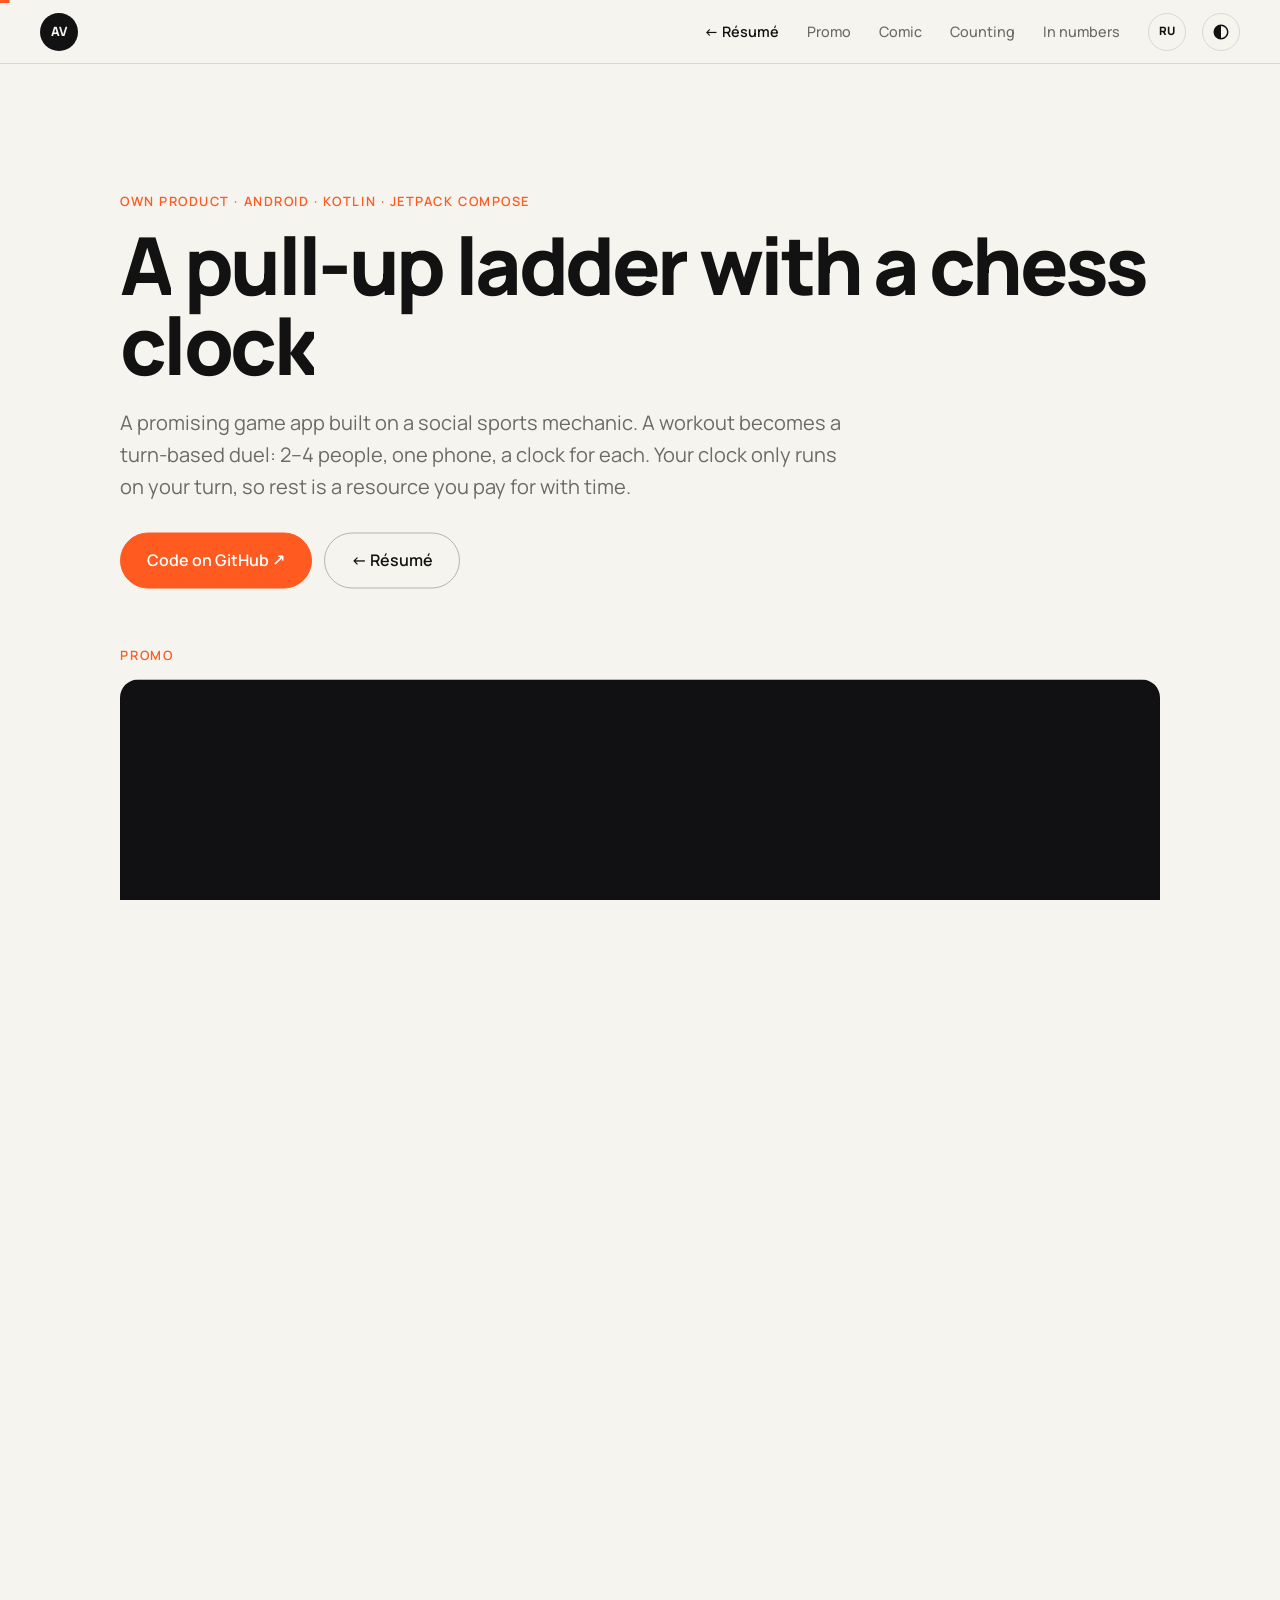
==== commit 130942ee: "Embed the GymChess promo on the case page. The commercial sits under the title so the case opens wit" ====
--- a/gymchess.html
+++ b/gymchess.html
@@ -49,6 +49,7 @@
     <a class="nav__logo" href="./" data-bind="initials" aria-label="Резюме" data-i18n-aria="back"></a>
     <nav class="nav__links" aria-label="Разделы" data-i18n-aria="sections">
       <a class="nav__back" href="./" data-i18n="back">← Резюме</a>
+      <a href="#gc-film" data-i18n="gcFilm">Ролик</a>
       <a href="#gc-comic" data-i18n="gcComic">Комикс</a>
       <a href="#gc-count" data-i18n="gcCount">Подсчёт</a>
       <a href="#gc-info" data-i18n="gcInfo">В цифрах</a>
@@ -71,6 +72,13 @@
           <a class="btn btn--primary magnetic" id="gcRepo" target="_blank" rel="noopener"></a>
           <a class="btn magnetic" href="./" data-i18n="back">← Резюме</a>
         </div>
+      </div>
+    </section>
+
+    <section class="gc-film" id="gc-film" hidden>
+      <div class="container">
+        <p class="gc-film__cap" id="gcFilmTitle"></p>
+        <div class="gc-film__frame" id="gcFilm"></div>
       </div>
     </section>
 
--- a/css/style.css
+++ b/css/style.css
@@ -896,6 +896,24 @@
 .gc-teaser__actions { display: flex; flex-wrap: wrap; gap: 10px; margin-top: 22px; }
 
 .case-hero { padding: calc(var(--nav-h) + clamp(56px, 12vw, 140px)) 0 clamp(24px, 4vw, 48px); }
+.gc-film { padding: 8px 0 clamp(56px, 8vw, 96px); }
+.gc-film__cap {
+  margin-bottom: 14px;
+  font-size: .8rem;
+  font-weight: 600;
+  letter-spacing: .14em;
+  text-transform: uppercase;
+  color: var(--accent);
+}
+.gc-film__frame {
+  position: relative;
+  aspect-ratio: 16 / 9;
+  overflow: hidden;
+  border: 1px solid var(--line);
+  border-radius: var(--radius);
+  background: #111114;
+}
+.gc-film__frame iframe { position: absolute; inset: 0; width: 100%; height: 100%; border: 0; }
 .case__title { margin-top: 14px; font-size: clamp(2.4rem, 6.5vw, 5rem); font-weight: 800; line-height: 1; letter-spacing: -.045em; }
 .case__lead { max-width: 62ch; margin-top: 22px; font-size: clamp(1.05rem, 1.6vw, 1.25rem); color: var(--muted); }
 .case__actions { display: flex; flex-wrap: wrap; gap: 12px; margin-top: 30px; }
@@ -1013,6 +1031,80 @@
 }
 
 /* ---------- Навыки и языки ---------- */
+.bench {
+  display: grid;
+  grid-template-columns: minmax(0, 1.15fr) minmax(260px, .85fr);
+  gap: clamp(28px, 4vw, 64px);
+  align-items: center;
+  margin-bottom: 16px;
+  padding: clamp(24px, 3vw, 40px);
+  border: 1px solid var(--line);
+  border-radius: var(--radius);
+  background:
+    radial-gradient(90% 120% at 100% 0%, color-mix(in srgb, var(--accent) 18%, transparent), transparent 58%),
+    var(--surface);
+}
+.bench__kicker {
+  font-size: .8rem;
+  font-weight: 600;
+  letter-spacing: .14em;
+  text-transform: uppercase;
+  color: var(--accent);
+}
+.bench__title {
+  margin-top: 8px;
+  font-size: clamp(1.7rem, 3vw, 2.4rem);
+  font-weight: 800;
+  letter-spacing: -.03em;
+  line-height: 1.05;
+}
+.bench__text {
+  max-width: 42ch;
+  margin-top: 12px;
+  color: var(--muted);
+}
+.bench__rail {
+  display: grid;
+  grid-template-columns: 1fr 1fr;
+  gap: 22px 28px;
+  margin: 0;
+  padding: 0;
+  list-style: none;
+}
+.bench__node { position: relative; min-width: 0; }
+@media (max-width: 800px) {
+  .bench { grid-template-columns: 1fr; }
+}
+.bench__dot {
+  position: relative;
+  z-index: 1;
+  display: block;
+  width: 14px;
+  height: 14px;
+  border: 1.5px solid var(--ink);
+  border-radius: 50%;
+  background: var(--surface);
+}
+.bench__node.is-lead .bench__dot {
+  background: var(--accent);
+  border-color: var(--accent);
+  box-shadow: 0 0 0 6px color-mix(in srgb, var(--accent) 18%, transparent);
+}
+.bench__name {
+  display: block;
+  margin-top: 12px;
+  font-size: 1.15rem;
+  font-weight: 800;
+  letter-spacing: -.02em;
+  line-height: 1.1;
+}
+.bench__role {
+  display: block;
+  margin-top: 2px;
+  font-size: .85rem;
+  color: var(--muted);
+}
+
 .skills {
   display: grid;
   grid-template-columns: repeat(auto-fit, minmax(min(340px, 100%), 1fr));
@@ -1654,7 +1746,7 @@
 /* ---------- Печать: чистое резюме без анимаций ---------- */
 @media print {
   :root { --bg: #fff; --surface: #fff; --ink: #000; --muted: #444; --line: #ccc; --line-strong: #999; }
-  .berg, .lightbox, .other-card__link, .skills__toggle, .hashtags__hint, .hero__scribble, .contacts__arrow, .other-card__glider, .loader, .cursor, .nav, .progress, .marquee, .hero__glow, .hero__scroll, .hero__cta, .hero__device,
+  .berg, .lightbox, .gc-film, .other-card__link, .skills__toggle, .hashtags__hint, .hero__scribble, .contacts__arrow, .other-card__glider, .loader, .cursor, .nav, .progress, .marquee, .hero__glow, .hero__scroll, .hero__cta, .hero__device,
   .other__count, .contacts__title, .footer__big, .footer a { display: none !important; }
   main *, .footer * {
     visibility: visible !important;
@@ -1677,5 +1769,5 @@
   .pipe__counter { display: none; }
   .comic { grid-template-columns: repeat(2, 1fr); }
   .gc__repo { display: none !important; }
-  .job, .skill-group, .stat, .edu__row, .other-card, .pipe-step, .comic__panel, .gc-ladder { break-inside: avoid; }
-}
+  .job, .skill-group, .bench, .stat, .edu__row, .other-card, .pipe-step, .comic__panel, .gc-ladder { break-inside: avoid; }
+}
